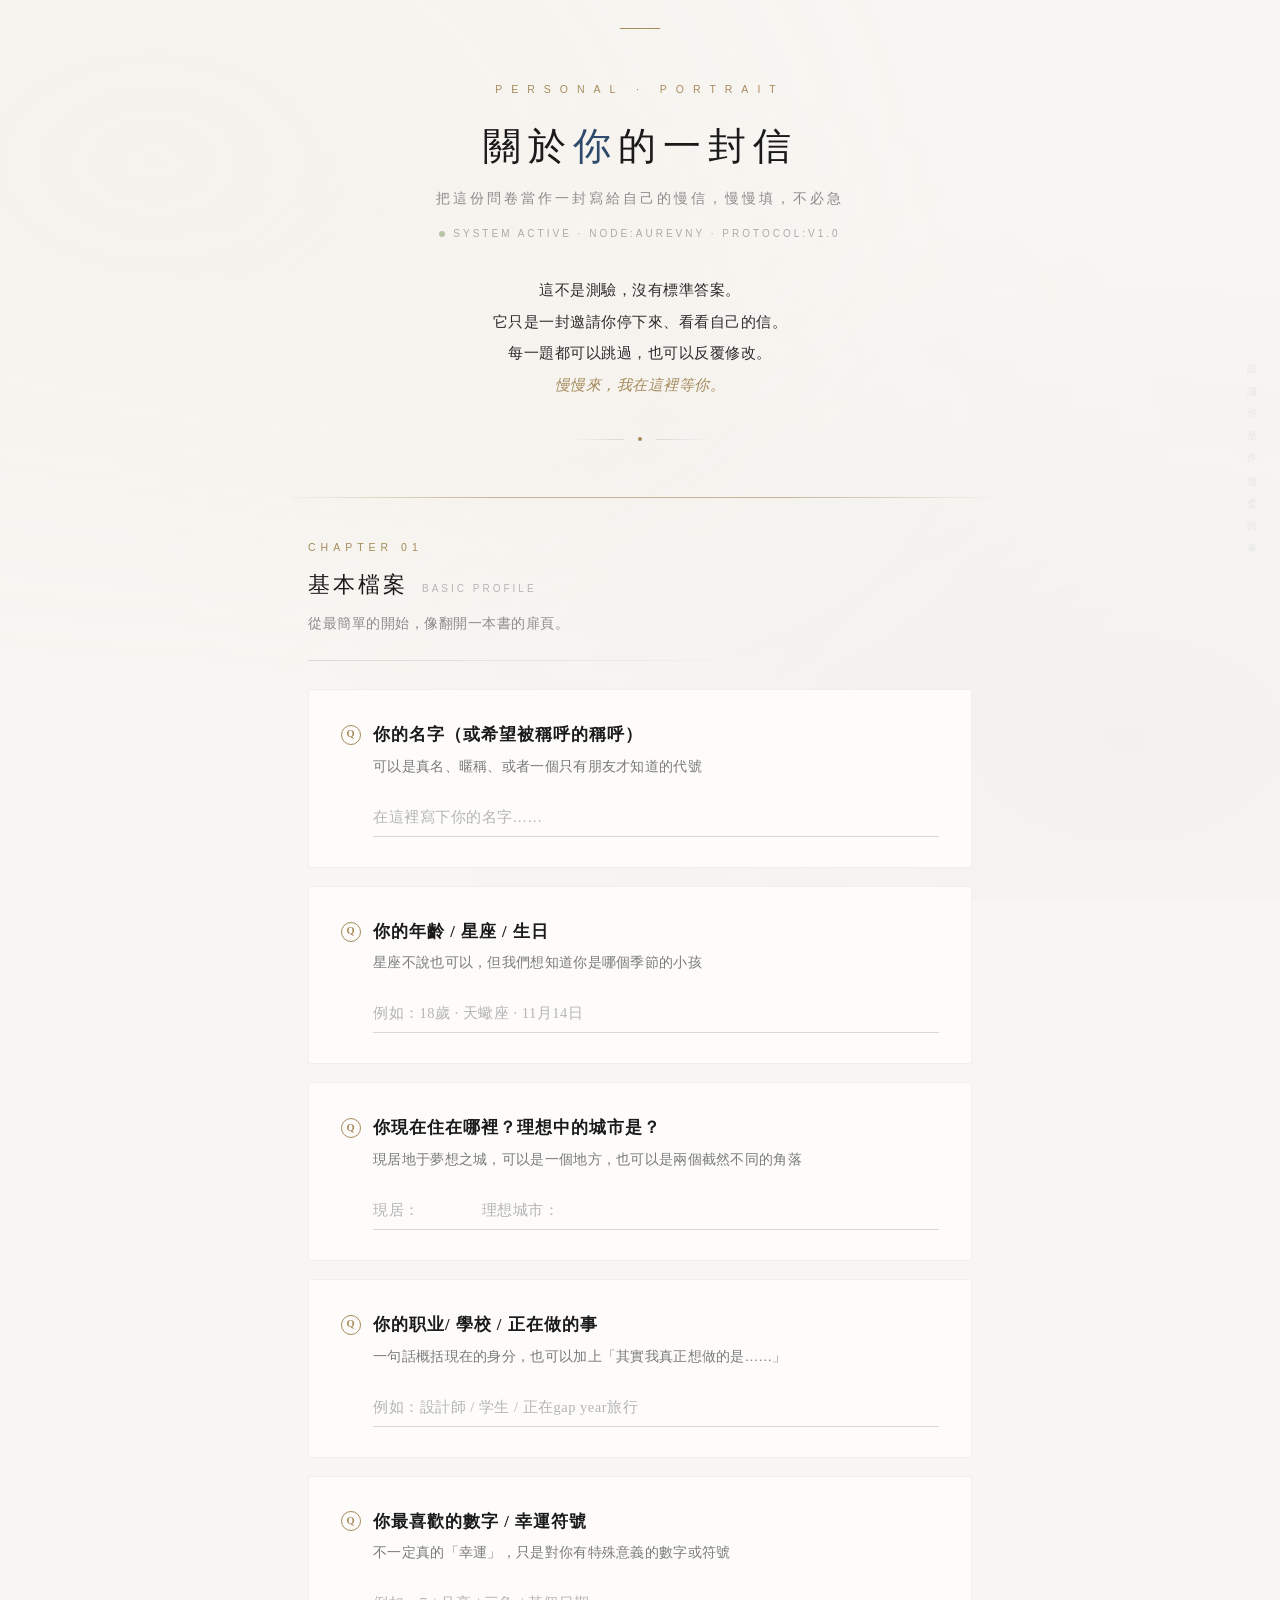
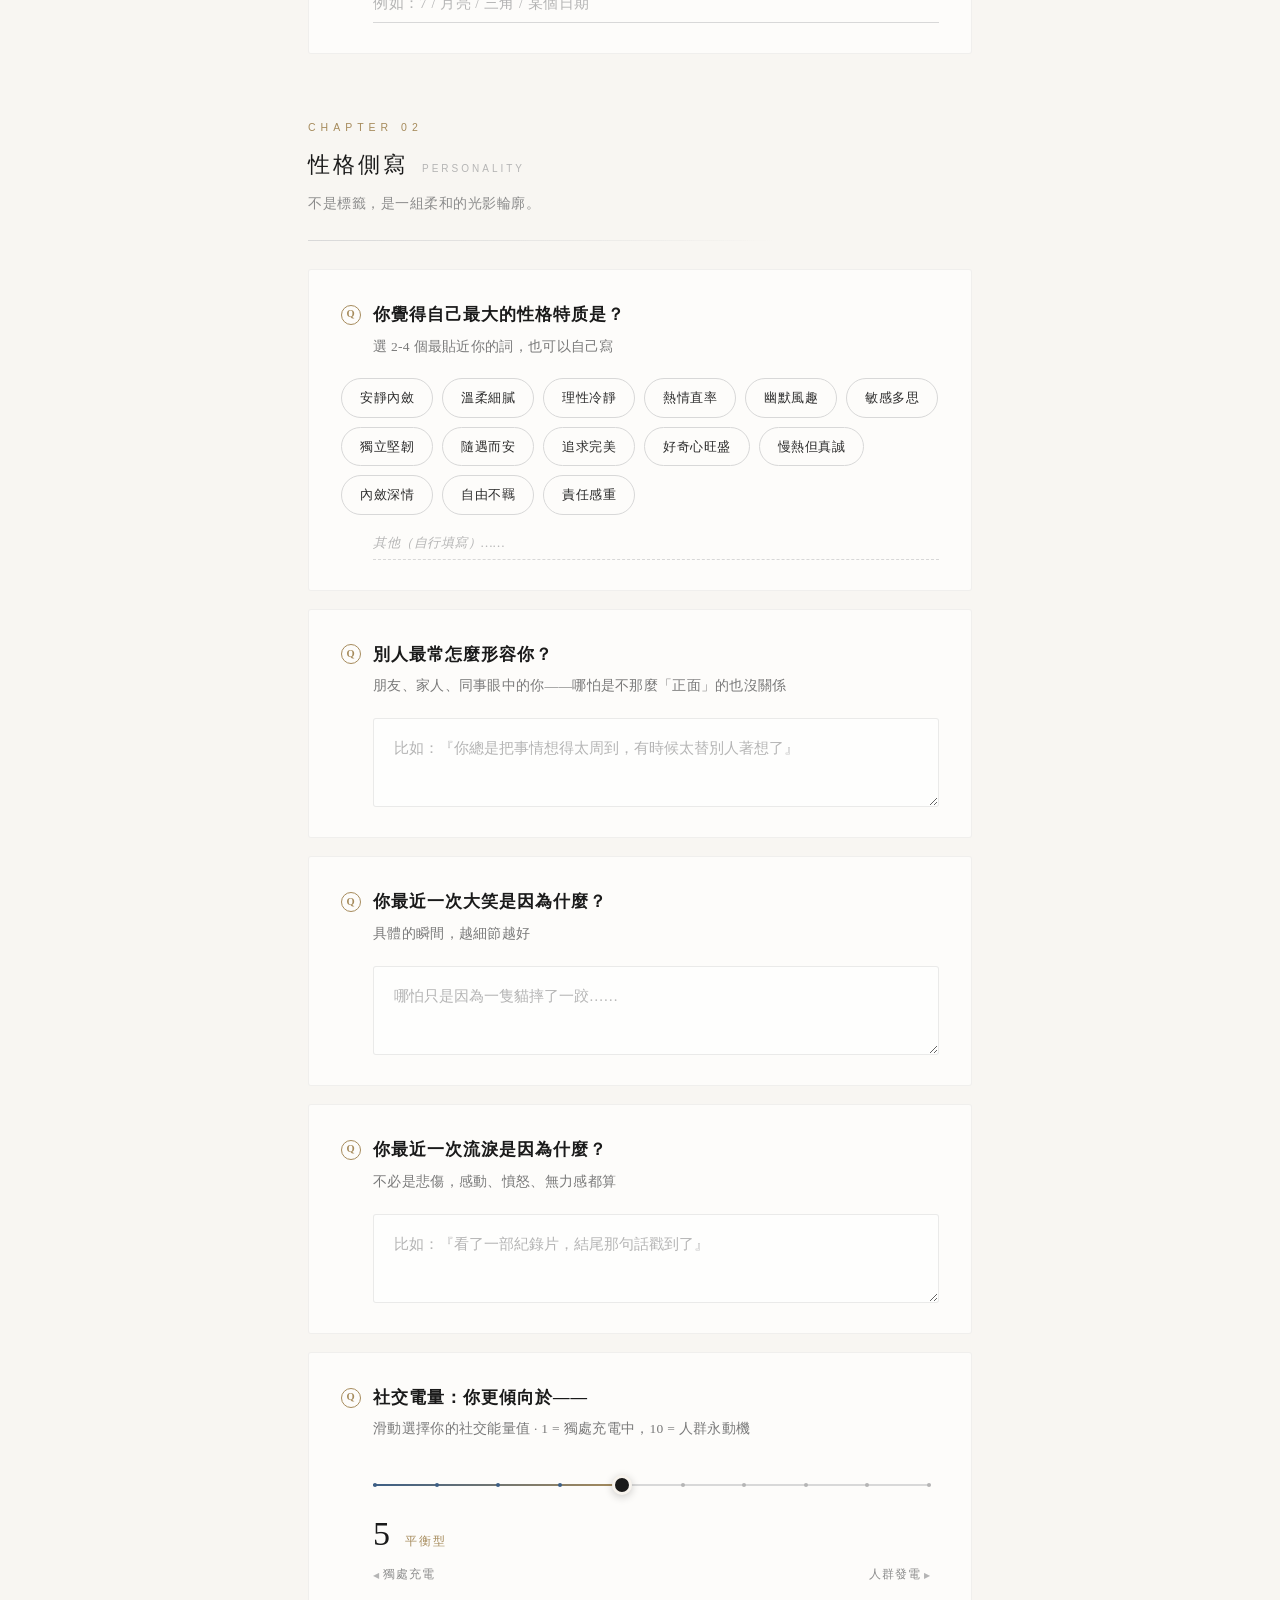
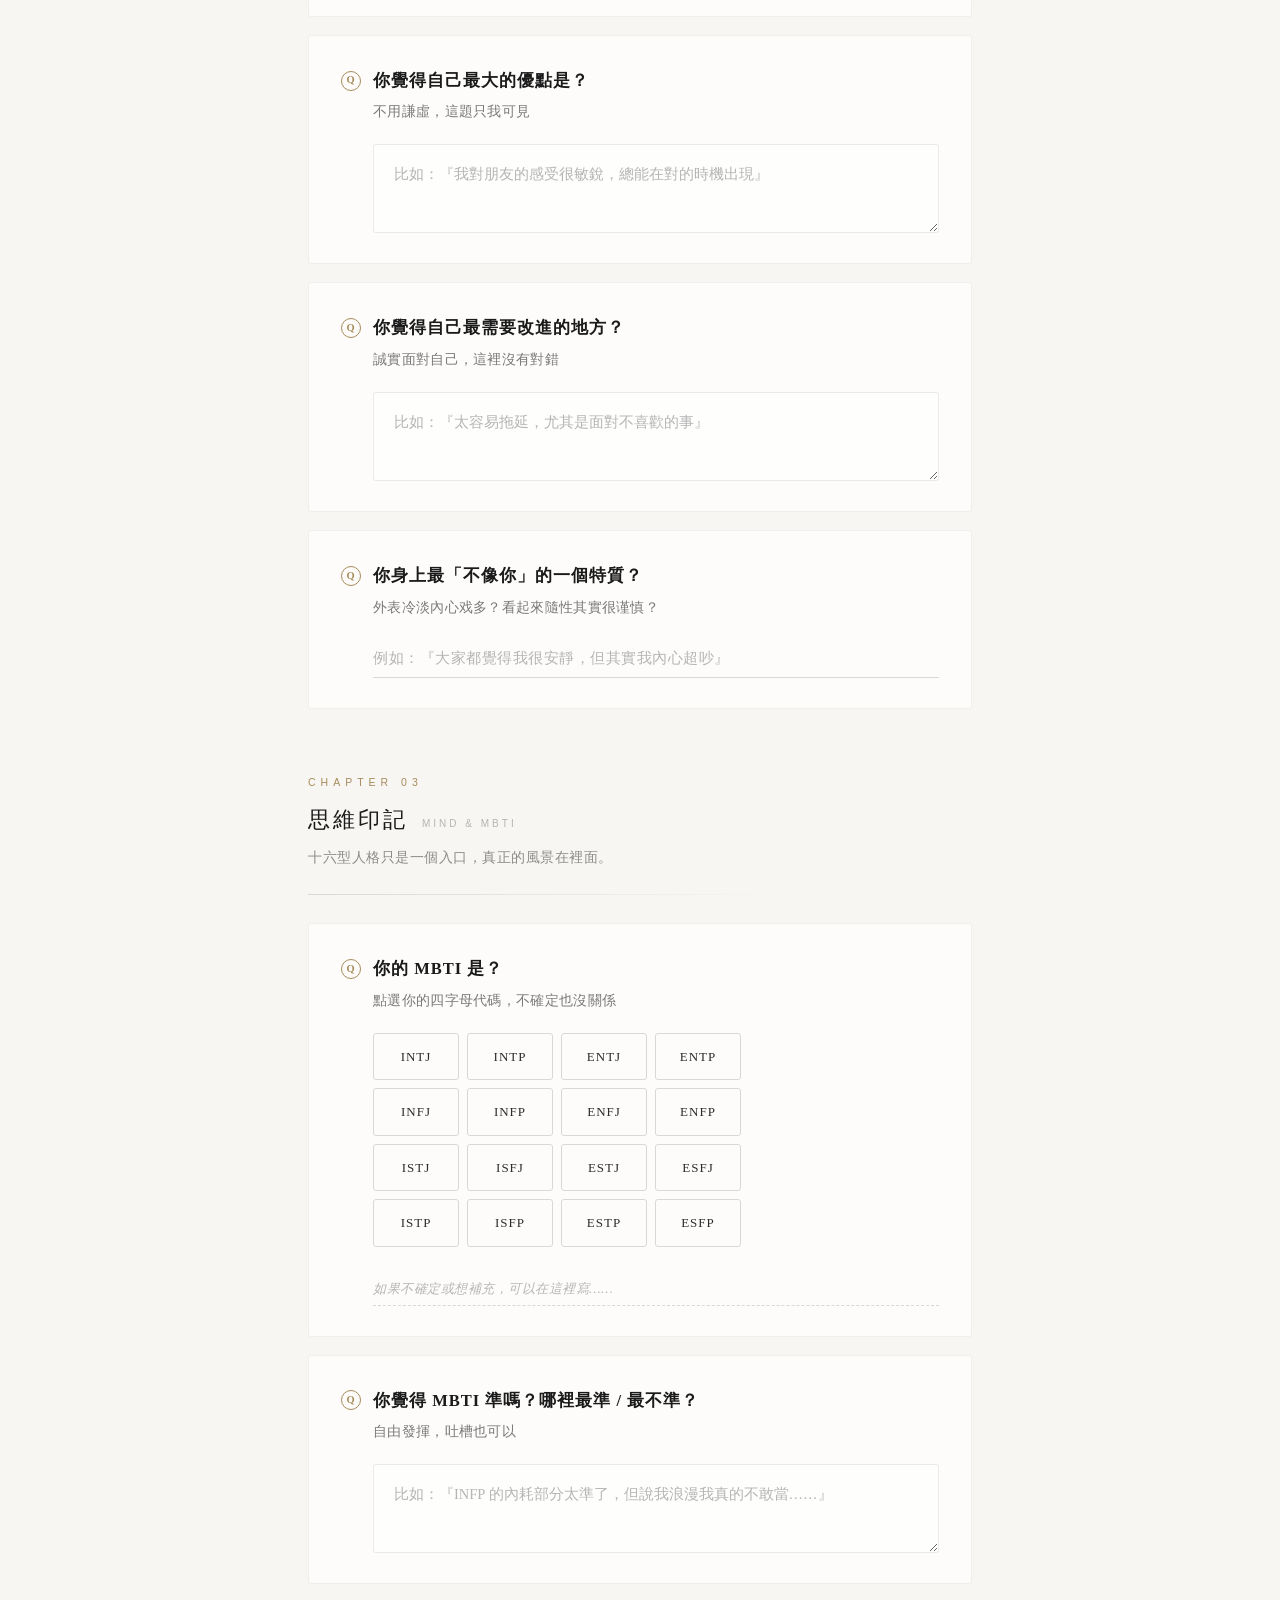
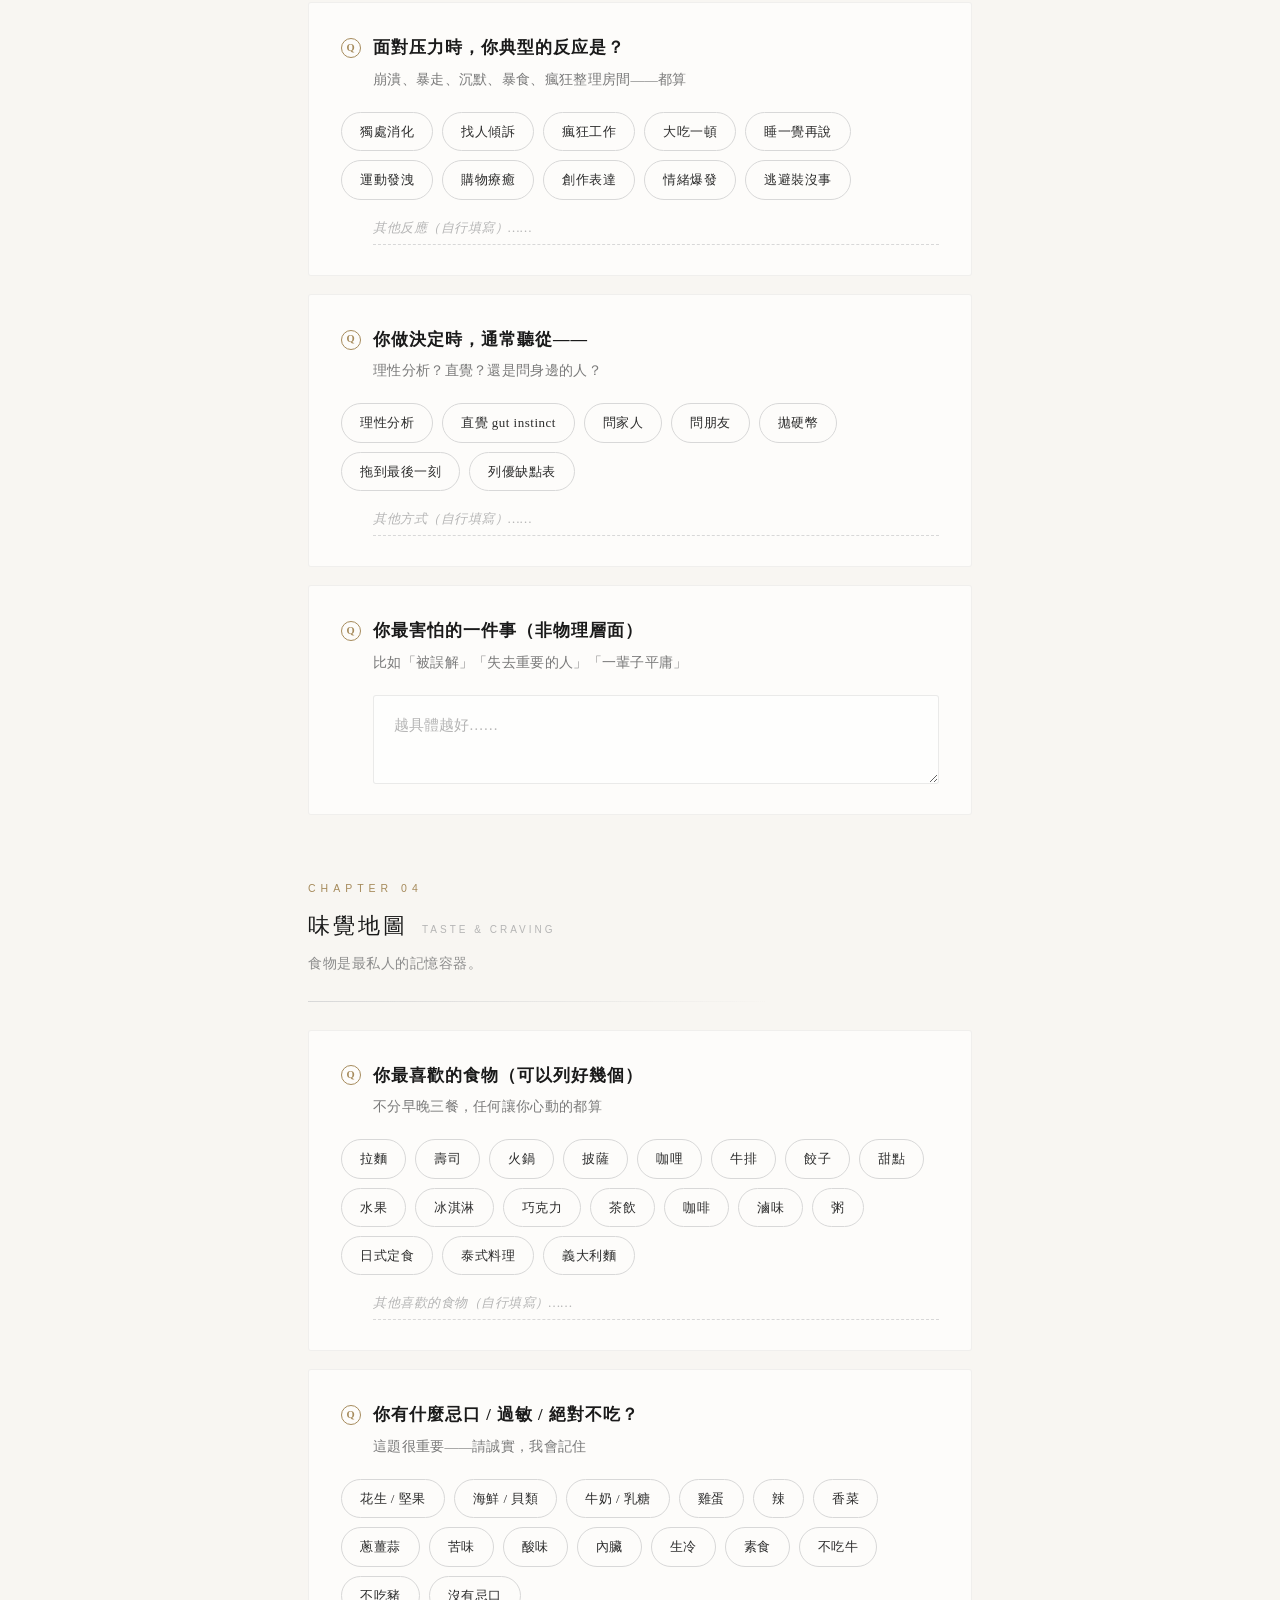
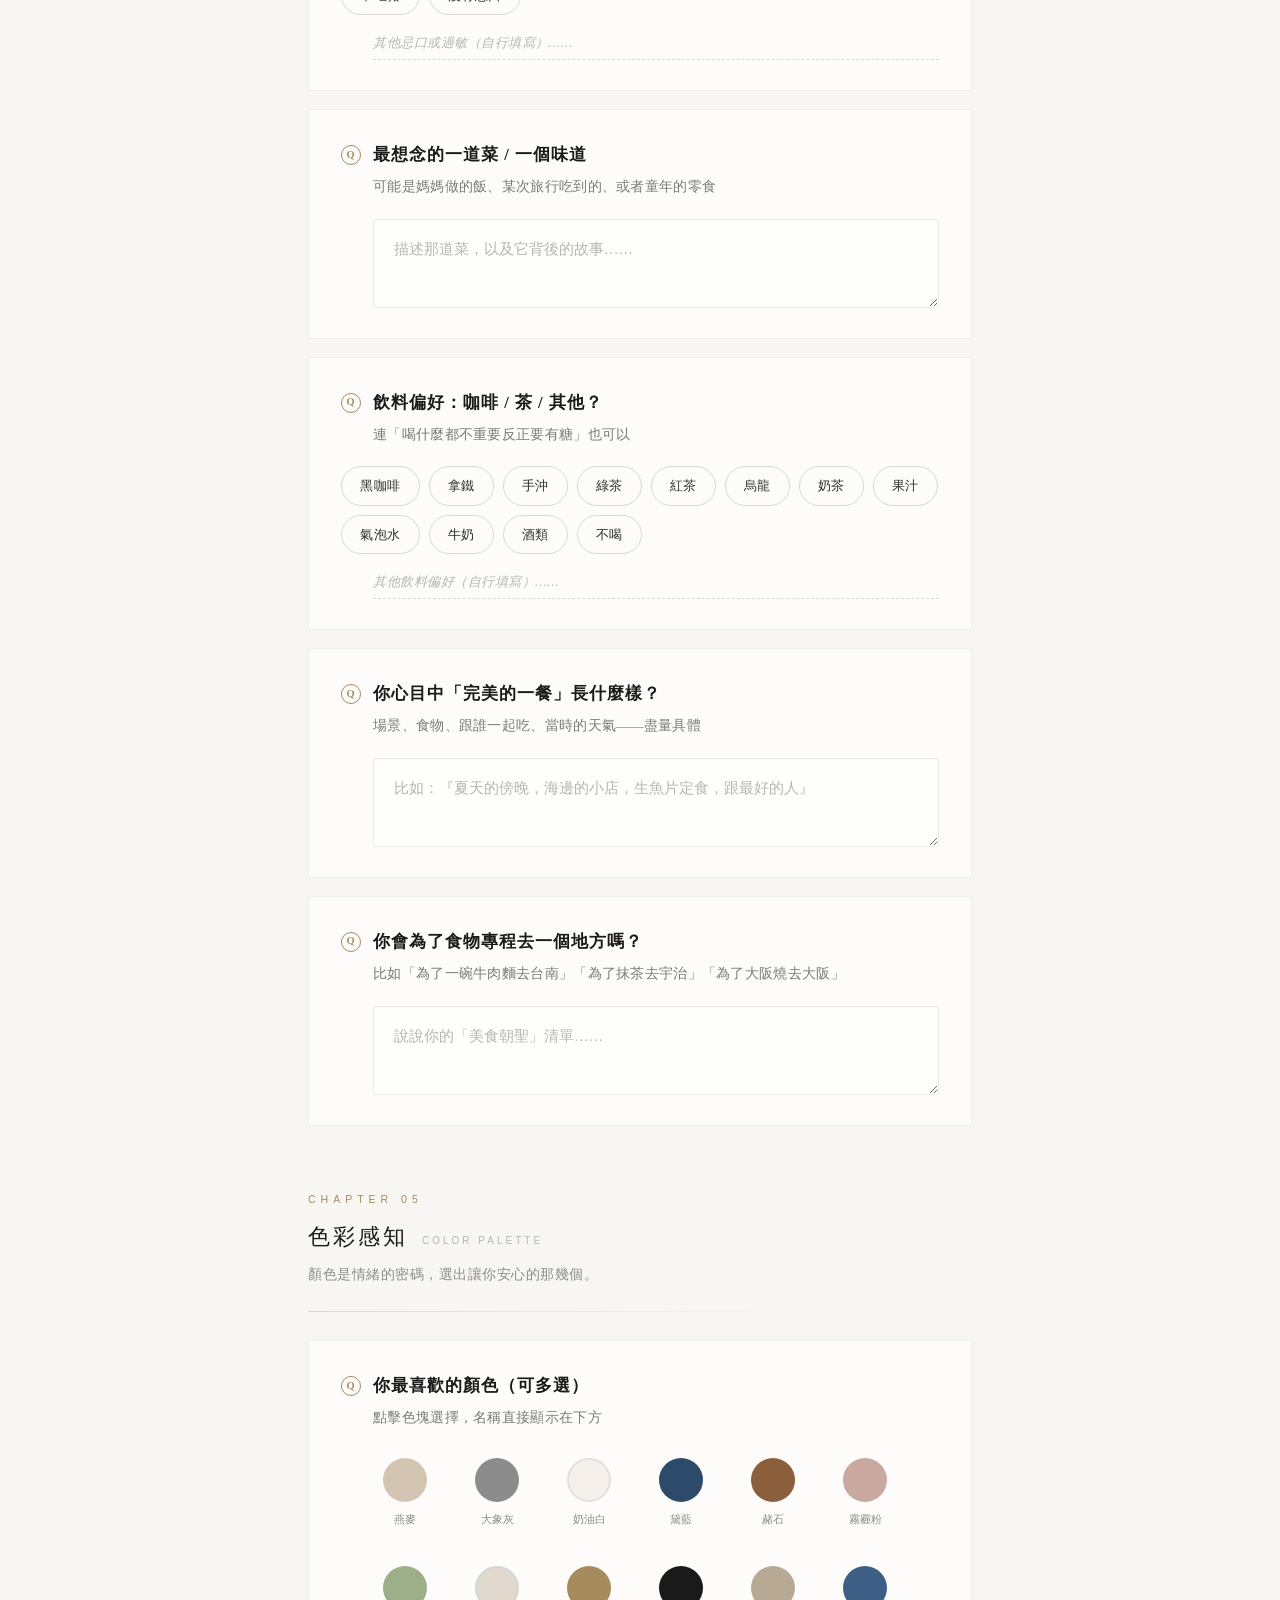
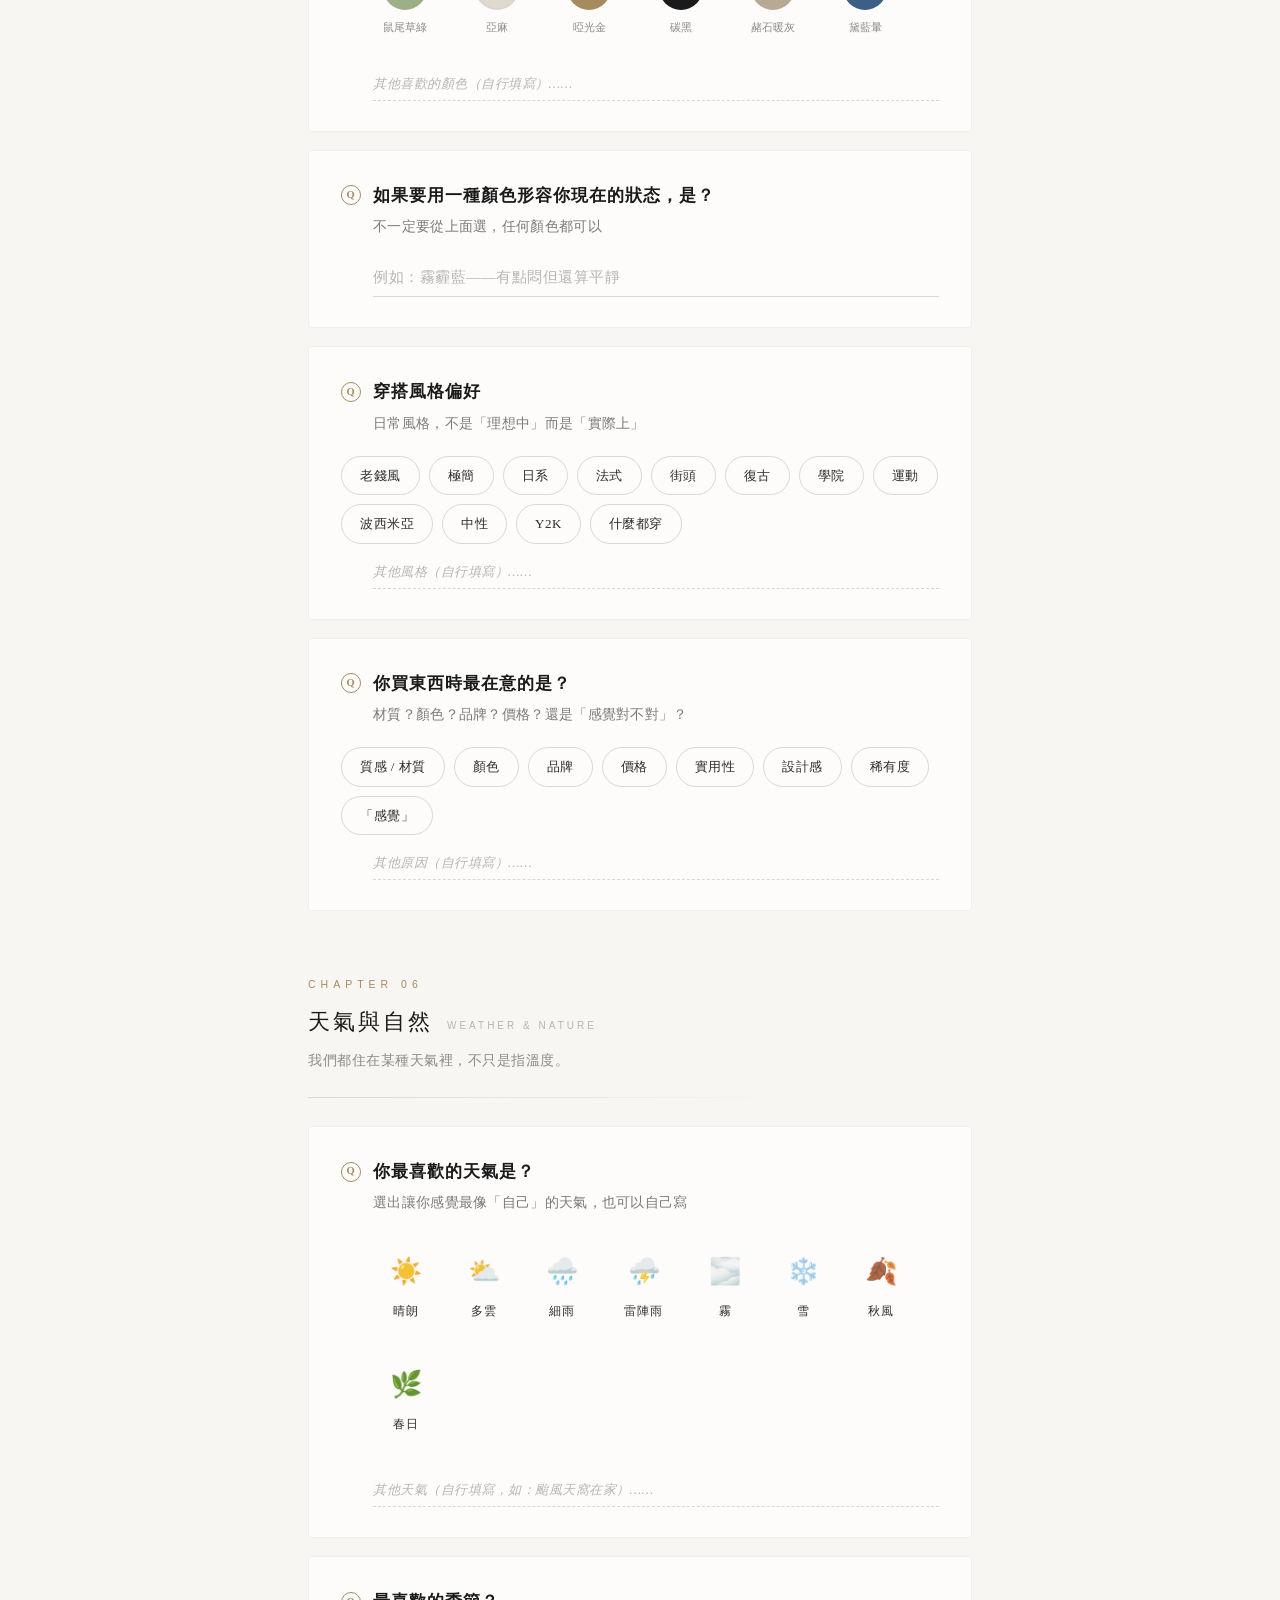
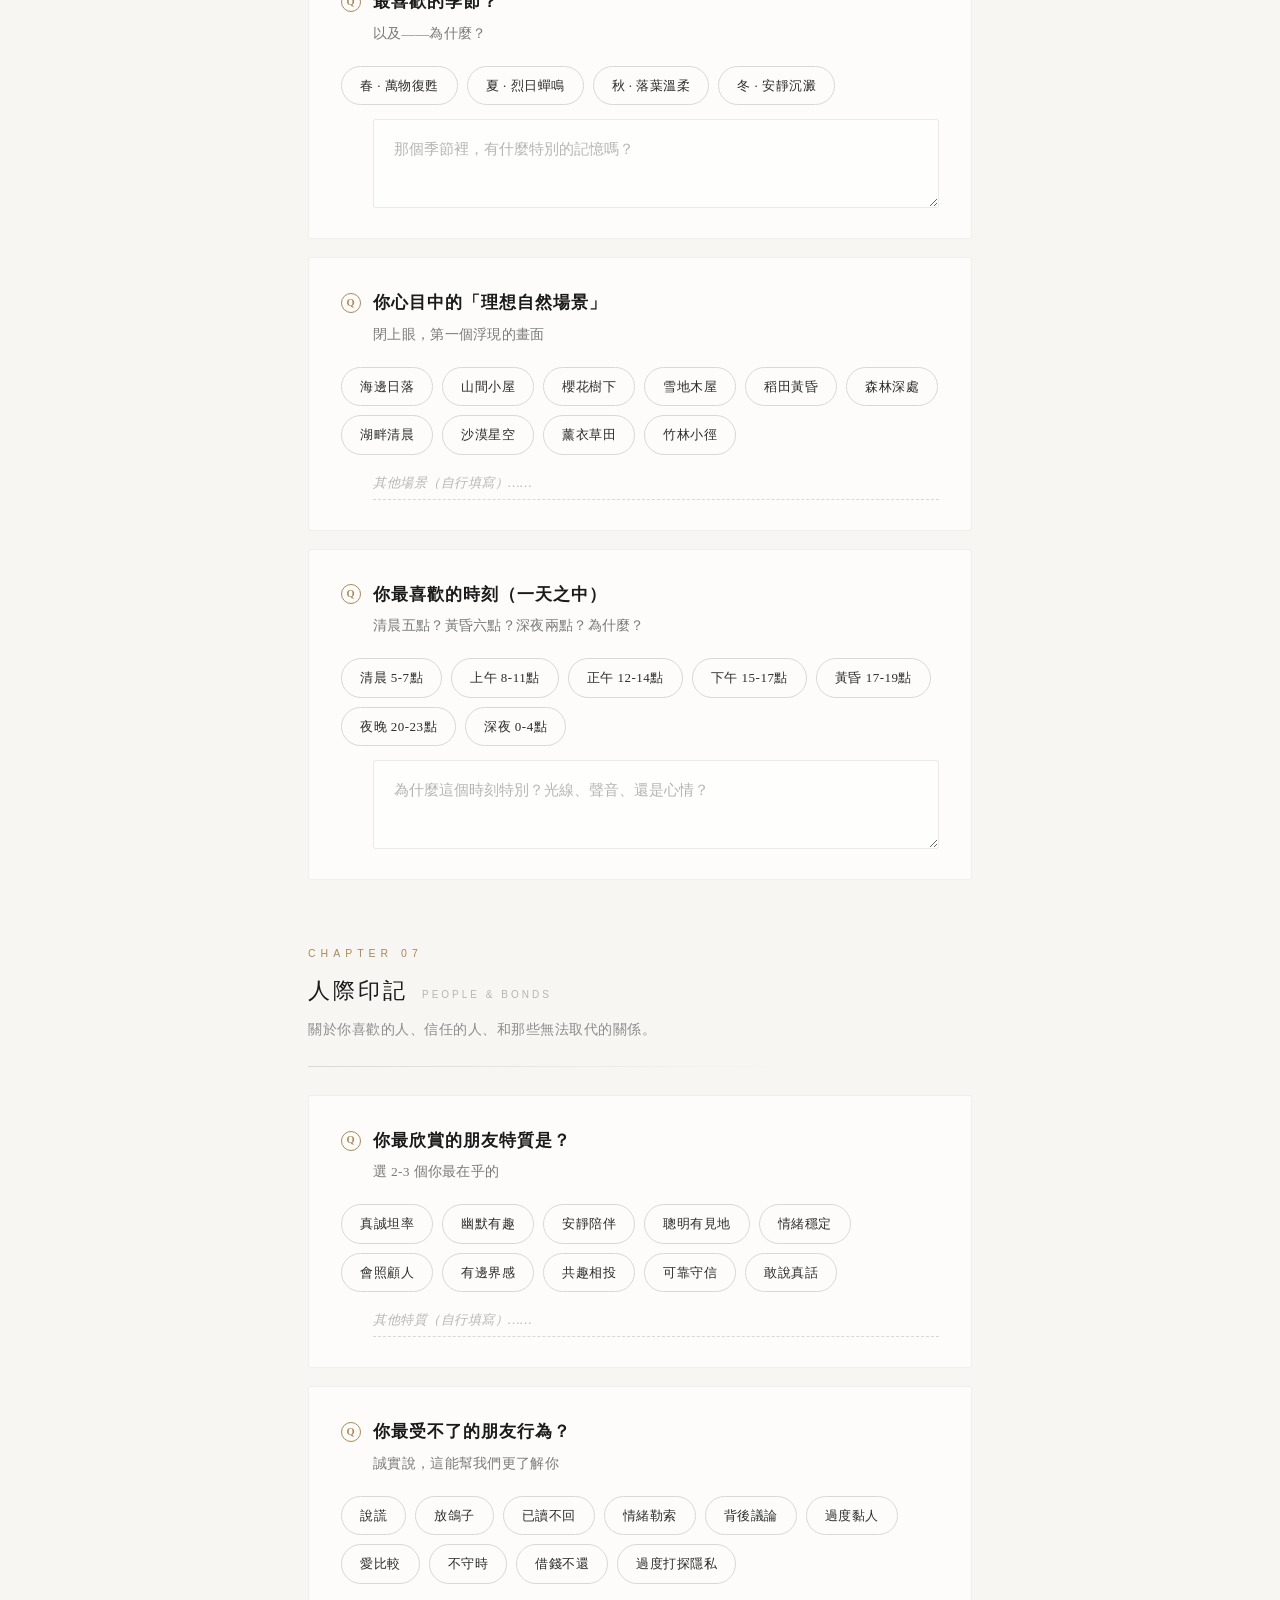
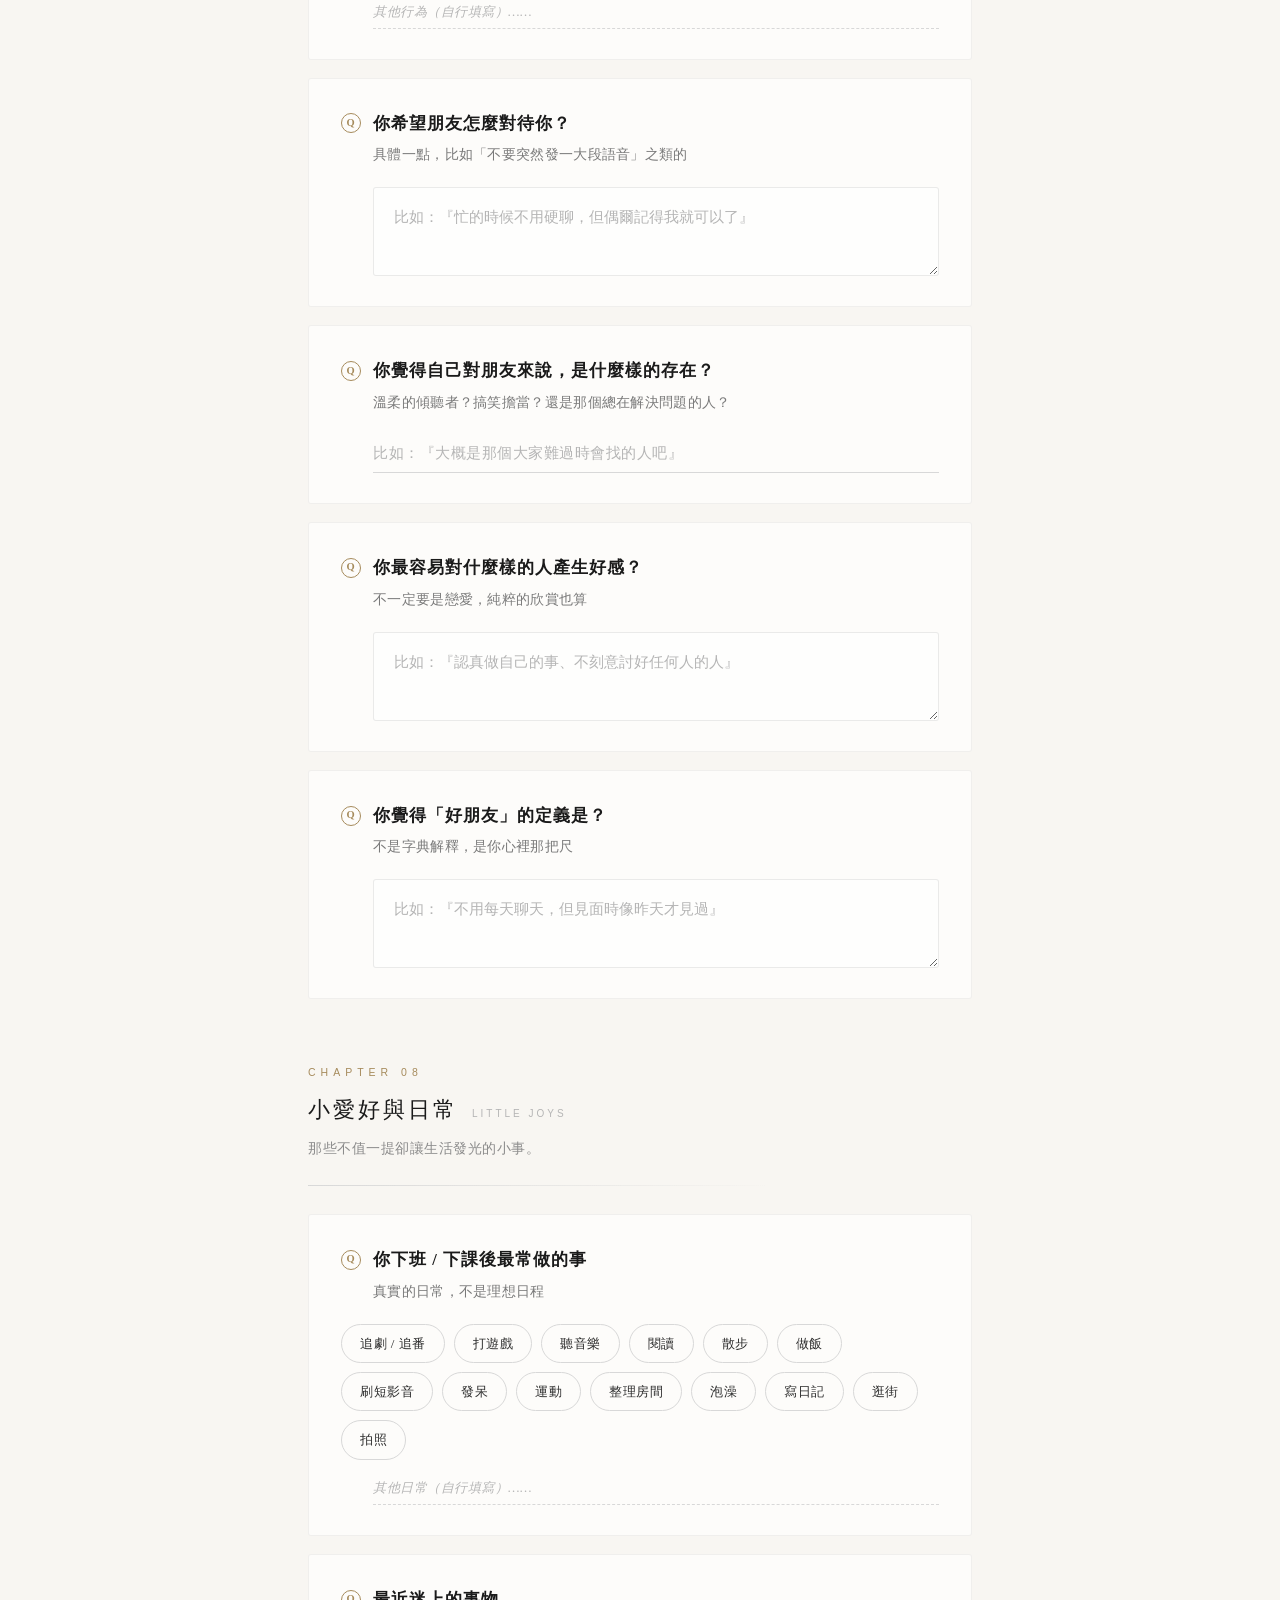
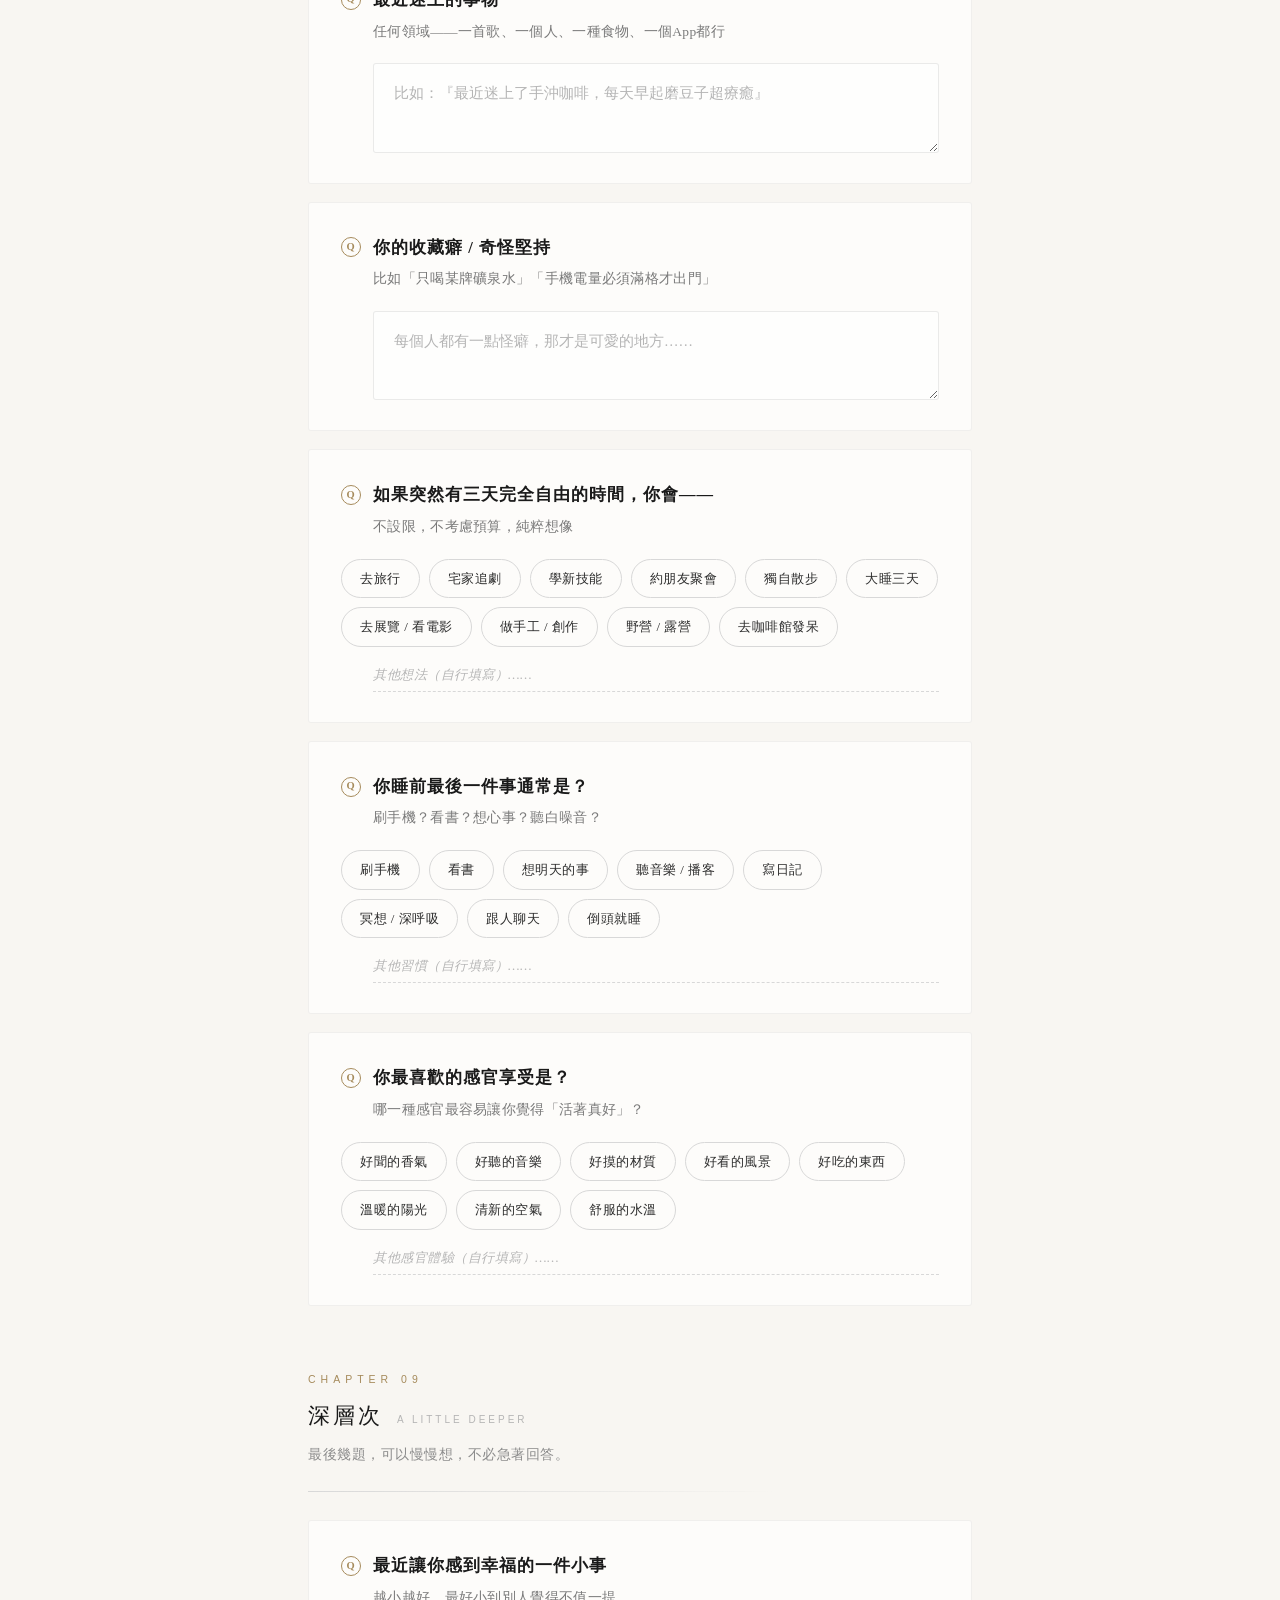
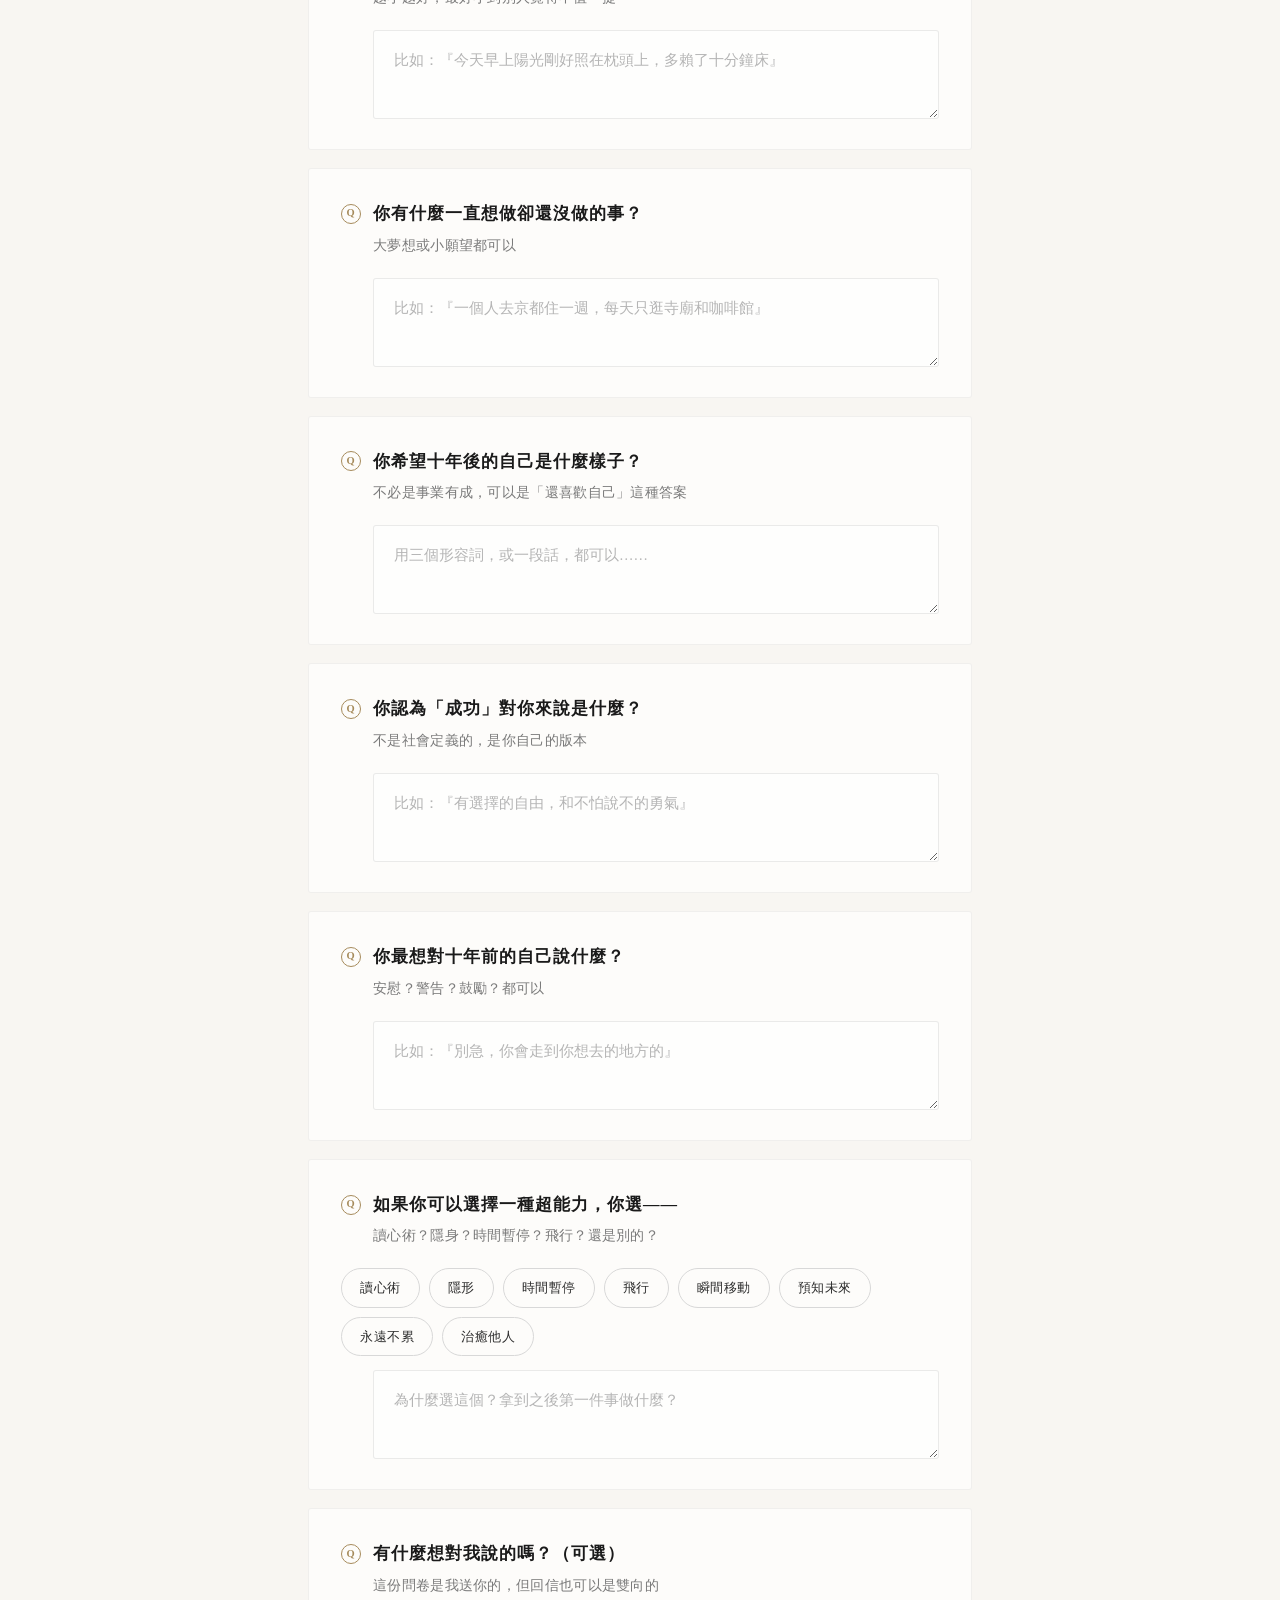
==== about-you/index.html @ 7b820d8f "Rename index.html to about-you/index.html" ====
<!DOCTYPE html>
<html lang="zh-Hant">
<head>
<meta charset="UTF-8">
<meta name="viewport" content="width=device-width, initial-scale=1.0, viewport-fit=cover">
<title>關於你 · A QUIET PORTRAIT</title>
<style>
  /* ============ ROOT PALETTE · 精修版 ============ */
  :root {
    --oat:        #D4C5B3;
    --oat-soft:   #ECE4D8;
    --cream:      #F7F3ED;
    --linen:      #E8E2D8;
    --khaki:      #B8A994;
    --elephant:   #8C8C8C;
    --dove:       #B5B5B5;
    --mist:       #D8D8D8;
    --silver:     #C8C2BC;
    --ink:        #1A1A1A;
    --ink-soft:   #2C2C2C;
    --dai-blue:   #2E4A6B;
    --dai-blue-s: #3D5F85;
    --ochre:      #8B5E3C;
    --ochre-s:    #B07D4F;
    --gold:       #A68B5C;
    --gold-s:     #C4A875;
    --haze-pink:  #C9A8A0;
    --sage:       #9CAF88;
    --sage-l:     #B8C9A8;
    --bg:         #F8F6F2;
    --paper:      #FDFCFA;
    --paper-shade:#F2EFEA;
    --font-serif: 'Noto Serif CJK SC', 'Noto Serif SC', 'Source Han Serif SC', 'Songti SC', 'SimSun', serif;
    --font-sans:  'Noto Sans CJK SC', 'Noto Sans SC', 'PingFang SC', 'Microsoft YaHei', sans-serif;
    --radius:     3px;
    --shadow-sm:  0 1px 3px rgba(0,0,0,.04), 0 1px 2px rgba(0,0,0,.03);
    --shadow-md:  0 4px 16px rgba(0,0,0,.06), 0 2px 6px rgba(0,0,0,.04);
    --shadow-lg:  0 12px 40px rgba(0,0,0,.10), 0 4px 12px rgba(0,0,0,.05);
    --ease:       cubic-bezier(.22,.61,.36,1);
  }

  *, *::before, *::after { box-sizing: border-box; margin: 0; padding: 0; }
  html { scroll-behavior: smooth; -webkit-text-size-adjust: 100%; }

  body {
    font-family: var(--font-sans);
    background: var(--bg);
    color: var(--ink-soft);
    line-height: 1.8;
    -webkit-font-smoothing: antialiased;
    -moz-osx-font-smoothing: grayscale;
    overflow-x: hidden;
    font-size: 14.5px;
    font-weight: 400;
    padding-bottom: env(safe-area-inset-bottom);
  }

  /* ============ LAYOUT ============ */
  .page {
    max-width: 720px;
    margin: 0 auto;
    padding: 0 28px 100px;
    position: relative;
  }

  .top-rule {
    height: 1px;
    background: linear-gradient(90deg, transparent, var(--gold) 30%, var(--gold) 70%, transparent);
    margin: 0 -28px 40px;
    opacity: .6;
  }

  /* ============ HEADER ============ */
  .header {
    text-align: center;
    padding: 80px 0 56px;
    position: relative;
    animation: fadeInUp .8s var(--ease) both;
  }
  .header::before {
    content: '';
    position: absolute;
    top: 28px; left: 50%;
    transform: translateX(-50%);
    width: 40px; height: 1px;
    background: var(--gold);
  }
  .header-eyebrow {
    font-family: var(--font-sans);
    font-size: 10.5px;
    font-weight: 500;
    letter-spacing: 9px;
    text-transform: uppercase;
    color: var(--gold);
    margin-bottom: 22px;
  }
  .header-title {
    font-family: var(--font-serif);
    font-size: 38px;
    font-weight: 500;
    color: var(--ink);
    letter-spacing: 7px;
    margin-bottom: 14px;
    line-height: 1.35;
  }
  .header-title .accent {
    color: var(--dai-blue);
    font-weight: 500;
  }
  .header-sub {
    font-family: var(--font-serif);
    font-size: 14px;
    color: var(--elephant);
    letter-spacing: 3px;
    font-weight: 300;
  }
  .header-welcome {
    font-family: var(--font-serif);
    font-size: 15px;
    color: var(--ink-soft);
    margin-top: 32px;
    line-height: 2.1;
    letter-spacing: .5px;
    max-width: 480px;
    margin-left: auto;
    margin-right: auto;
  }
  .header-welcome span {
    color: var(--gold);
    font-style: italic;
  }
  .header-divider {
    display: flex;
    align-items: center;
    justify-content: center;
    gap: 14px;
    margin-top: 36px;
  }
  .header-divider .line {
    width: 56px; height: 1px;
    background: linear-gradient(90deg, transparent, var(--mist));
  }
  .header-divider .line:last-child {
    background: linear-gradient(90deg, var(--mist), transparent);
  }
  .header-divider .dot {
    width: 4px; height: 4px;
    border-radius: 50%;
    background: var(--gold);
  }

  /* ============ SECTION ============ */
  .section {
    margin-bottom: 64px;
    position: relative;
    animation: fadeInUp .7s var(--ease) both;
  }
  .section-num {
    font-family: var(--font-sans);
    font-size: 10.5px;
    color: var(--gold);
    letter-spacing: 5px;
    font-weight: 500;
    margin-bottom: 8px;
  }
  .section-title {
    font-family: var(--font-serif);
    font-size: 22px;
    font-weight: 500;
    color: var(--ink);
    letter-spacing: 3px;
    margin-bottom: 6px;
    display: flex;
    align-items: baseline;
    gap: 14px;
  }
  .section-title .en {
    font-family: var(--font-sans);
    font-size: 10px;
    font-weight: 400;
    color: var(--dove);
    letter-spacing: 3px;
    text-transform: uppercase;
  }
  .section-desc {
    font-family: var(--font-serif);
    font-size: 14px;
    color: var(--elephant);
    margin-bottom: 24px;
    font-weight: 300;
    letter-spacing: .5px;
  }
  .section-line {
    height: 1px;
    background: linear-gradient(90deg, var(--mist) 0%, transparent 70%);
    margin-bottom: 28px;
  }

  /* ============ QUESTION CARD ============ */
  .q-card {
    background: var(--paper);
    border: 1px solid rgba(0,0,0,.05);
    border-radius: var(--radius);
    padding: 30px 32px;
    margin-bottom: 18px;
    position: relative;
    transition: box-shadow .4s var(--ease), transform .4s var(--ease), border-color .4s var(--ease);
    overflow: hidden;
  }
  .q-card::before {
    content: '';
    position: absolute;
    left: 0; top: 28px; bottom: 28px;
    width: 2px;
    background: linear-gradient(180deg, transparent, var(--gold), transparent);
    opacity: 0;
    transform: scaleY(.6);
    transition: opacity .4s var(--ease), transform .4s var(--ease);
  }
  .q-card:hover {
    box-shadow: var(--shadow-md);
    transform: translateY(-1px);
    border-color: rgba(0,0,0,.07);
  }
  .q-card:hover::before {
    opacity: 1;
    transform: scaleY(1);
  }

  .q-label {
    font-family: var(--font-serif);
    font-size: 15.5px;
    font-weight: 500;
    color: var(--ink);
    margin-bottom: 6px;
    letter-spacing: 1px;
    display: flex;
    align-items: center;
    gap: 12px;
  }
  .q-label .q-mark {
    font-family: var(--font-serif);
    font-size: 10.5px;
    color: var(--gold);
    border: 1px solid var(--gold);
    border-radius: 50%;
    width: 20px; height: 20px;
    display: inline-flex;
    align-items: center;
    justify-content: center;
    flex-shrink: 0;
  }
  .q-hint {
    font-family: var(--font-serif);
    font-size: 13px;
    color: var(--elephant);
    margin-bottom: 20px;
    padding-left: 32px;
    font-weight: 300;
    letter-spacing: .3px;
    line-height: 1.7;
  }

  /* ============ INPUTS ============ */
  .input-row {
    padding-left: 32px;
    display: flex;
    flex-wrap: wrap;
    gap: 10px;
  }
  .text-input {
    width: 100%;
    border: none;
    border-bottom: 1px solid var(--mist);
    background: transparent;
    padding: 10px 0;
    font-family: var(--font-serif);
    font-size: 14.5px;
    color: var(--ink);
    outline: none;
    transition: border-color .3s;
    letter-spacing: .5px;
    font-weight: 400;
  }
  .text-input::placeholder { color: var(--dove); font-weight: 300; }
  .text-input:focus { border-bottom-color: var(--gold); }

  .text-area {
    width: 100%;
    border: 1px solid rgba(0,0,0,.08);
    background: rgba(255,255,255,.6);
    padding: 16px 20px;
    font-family: var(--font-serif);
    font-size: 14.5px;
    color: var(--ink);
    outline: none;
    resize: vertical;
    min-height: 80px;
    transition: border-color .3s, background .3s;
    border-radius: var(--radius);
    line-height: 1.9;
    font-weight: 400;
  }
  .text-area::placeholder { color: var(--dove); font-weight: 300; }
  .text-area:focus { border-color: var(--gold); background: #fff; }

  .self-fill {
    width: 100%;
    border: none;
    border-bottom: 1px dashed var(--mist);
    background: transparent;
    padding: 8px 0;
    font-family: var(--font-serif);
    font-size: 13px;
    color: var(--ink);
    outline: none;
    transition: border-color .3s;
    letter-spacing: .5px;
    font-weight: 400;
    margin-top: 12px;
  }
  .self-fill::placeholder { color: var(--dove); font-weight: 300; font-style: italic; }
  .self-fill:focus { border-bottom-color: var(--gold); }

  /* ============ CHIP SELECT（多选保留） ============ */
  .chip-group { display: flex; flex-wrap: wrap; gap: 9px; }
  .chip {
    display: inline-flex;
    align-items: center;
    padding: 7px 18px;
    border: 1px solid var(--mist);
    border-radius: 20px;
    font-size: 13px;
    color: var(--ink-soft);
    cursor: pointer;
    transition: all .35s var(--ease);
    user-select: none;
    letter-spacing: .5px;
    background: transparent;
    font-family: var(--font-serif);
    font-weight: 400;
  }
  .chip:hover { border-color: var(--ink-soft); color: var(--ink); }
  .chip.active {
    background: var(--ink);
    border-color: var(--ink);
    color: var(--cream);
    box-shadow: 0 2px 8px rgba(0,0,0,.12);
  }

  /* ============ COLOR SWATCHES（多选保留） ============ */
  .color-row {
    display: flex;
    flex-wrap: wrap;
    gap: 20px 28px;
    padding-left: 32px;
  }
  .color-item {
    display: flex;
    flex-direction: column;
    align-items: center;
    gap: 8px;
    cursor: pointer;
    padding: 8px;
    border-radius: 6px;
    transition: all .35s var(--ease);
    min-width: 64px;
  }
  .color-item:hover { background: var(--paper-shade); }
  .color-item.active .color-swatch {
    border-color: var(--ink);
    box-shadow: 0 0 0 2px var(--bg), 0 0 0 3px var(--ink);
    transform: scale(1.05);
  }
  .color-item.active .color-name { color: var(--ink); font-weight: 500; }
  .color-swatch {
    width: 44px; height: 44px;
    border-radius: 50%;
    border: 2px solid transparent;
    transition: all .35s var(--ease);
    pointer-events: none;
  }
  .color-name {
    font-family: var(--font-serif);
    font-size: 11px;
    color: var(--elephant);
    letter-spacing .5px;
    transition: color .3s;
    white-space: nowrap;
    pointer-events: none;
  }

  /* ============ ENERGY SLIDER ============ */
  .slider-wrap { padding-left: 32px; padding-right: 8px; }
  .slider-track-container {
    position: relative;
    height: 48px;
    display: flex;
    align-items: center;
  }
  .slider-track-container::before {
    content: '';
    position: absolute;
    left: 0; right: 0;
    top: 50%;
    transform: translateY(-50%);
    height: 2px;
    background: linear-gradient(90deg, var(--mist), var(--mist));
    border-radius: 2px;
  }
  .slider-track-fill {
    position: absolute;
    left: 0; top: 50%;
    transform: translateY(-50%);
    height: 2px;
    background: linear-gradient(90deg, var(--dai-blue-s), var(--gold));
    border-radius: 2px;
    width: 44%;
    transition: width .35s var(--ease);
    pointer-events: none;
  }
  .slider-ticks {
    position: absolute;
    left: 0; right: 0;
    top: 50%;
    transform: translateY(-50%);
    display: flex;
    justify-content: space-between;
    pointer-events: none;
  }
  .slider-ticks span {
    width: 4px; height: 4px;
    border-radius: 50%;
    background: var(--dove);
    transition: background .3s;
  }
  .slider-ticks span.passed { background: var(--dai-blue-s); }
  .energy-slider {
    -webkit-appearance: none;
    appearance: none;
    width: 100%;
    height: 48px;
    background: transparent;
    outline: none;
    position: relative;
    z-index: 2;
    margin: 0;
    cursor: pointer;
  }
  .energy-slider::-webkit-slider-thumb {
    -webkit-appearance: none;
    width: 20px; height: 20px;
    border-radius: 50%;
    background: var(--ink);
    border: 3px solid var(--cream);
    box-shadow: 0 2px 8px rgba(0,0,0,.2);
    transition: transform .2s, box-shadow .2s;
    cursor: grab;
  }
  .energy-slider::-webkit-slider-thumb:hover {
    transform: scale(1.15);
    box-shadow: 0 3px 12px rgba(0,0,0,.28);
  }
  .energy-slider::-moz-range-thumb {
    width: 20px; height: 20px;
    border-radius: 50%;
    background: var(--ink);
    border: 3px solid var(--cream);
    box-shadow: 0 2px 8px rgba(0,0,0,.2);
    cursor: grab;
  }
  .slider-display {
    display: flex;
    align-items: baseline;
    gap: 14px;
    margin-top: 8px;
  }
  .slider-value {
    font-family: var(--font-serif);
    font-size: 34px;
    font-weight: 500;
    color: var(--ink);
    letter-spacing: 1px;
    line-height: 1;
  }
  .slider-label {
    font-family: var(--font-sans);
    font-size: 11.5px;
    color: var(--gold);
    letter-spacing: 2px;
    text-transform: uppercase;
  }
  .slider-ends {
    display: flex;
    justify-content: space-between;
    margin-top: 12px;
  }
  .slider-end {
    font-family: var(--font-serif);
    font-size: 12px;
    color: var(--elephant);
    letter-spacing: 1px;
  }
  .slider-end.left::before { content: '◀ '; font-size: 8px; color: var(--dove); }
  .slider-end.right::after { content: ' ▶'; font-size: 8px; color: var(--dove); }

  /* ============ WEATHER ICONS（单选保留） ============ */
  .weather-row {
    display: flex;
    flex-wrap: wrap;
    gap: 12px;
    padding-left: 32px;
  }
  .weather-item {
    display: flex;
    flex-direction: column;
    align-items: center;
    gap: 6px;
    cursor: pointer;
    padding: 12px 16px;
    border: 1px solid transparent;
    border-radius: var(--radius);
    transition: all .35s var(--ease);
  }
  .weather-item:hover { background: var(--paper-shade); }
  .weather-item.active {
    border-color: var(--ink);
    background: var(--oat-soft);
    box-shadow: var(--shadow-sm);
  }
  .weather-icon { font-size: 26px; filter: grayscale(.15); }
  .weather-name {
    font-size: 12px;
    color: var(--ink-soft);
    letter-spacing: 1px;
    font-family: var(--font-serif);
  }

  /* ============ MBTI（单选保留） ============ */
  .mbti-grid {
    display: grid;
    grid-template-columns: repeat(4, 1fr);
    gap: 8px;
    padding-left: 32px;
    max-width: 400px;
  }
  .mbti-cell {
    padding: 11px 8px;
    text-align: center;
    border: 1px solid var(--mist);
    border-radius: var(--radius);
    font-family: var(--font-serif);
    font-size: 13px;
    color: var(--ink-soft);
    cursor: pointer;
    transition: all .35s var(--ease);
    letter-spacing: 1px;
    font-weight: 500;
  }
  .mbti-cell:hover { border-color: var(--ink-soft); color: var(--ink); }
  .mbti-cell.active {
    background: var(--ink);
    border-color: var(--ink);
    color: var(--cream);
    box-shadow: 0 2px 8px rgba(0,0,0,.12);
  }

  /* ============ RATING STARS ============ */
  .rating-row {
    display: flex;
    align-items: center;
    gap: 6px;
    padding-left: 32px;
  }
  .rating-star {
    font-size: 22px;
    color: var(--mist);
    cursor: pointer;
    transition: color .2s, transform .2s;
    user-select: none;
  }
  .rating-star:hover { transform: scale(1.15); }
  .rating-star.active { color: var(--gold); }
  .rating-label {
    font-family: var(--font-serif);
    font-size: 13px;
    color: var(--elephant);
    margin-left: 14px;
    letter-spacing: .5px;
  }

  /* ============ YES/NO ============ */
  .yn-row {
    display: flex;
    gap: 12px;
    padding-left: 32px;
  }
  .yn-btn {
    padding: 7px 26px;
    border: 1px solid var(--mist);
    border-radius: 20px;
    font-size: 13px;
    color: var(--ink-soft);
    cursor: pointer;
    transition: all .35s var(--ease);
    background: transparent;
    font-family: var(--font-serif);
    letter-spacing: 1px;
  }
  .yn-btn:hover { border-color: var(--ink); }
  .yn-btn.active {
    background: var(--ink);
    border-color: var(--ink);
    color: var(--cream);
  }

  /* ============ SUBMIT BTN ============ */
  .submit-wrap { text-align: center; margin-top: 56px; }
  .submit-btn {
    display: inline-flex;
    align-items: center;
    gap: 14px;
    padding: 15px 52px;
    background: var(--ink);
    color: var(--cream);
    border: none;
    border-radius: var(--radius);
    font-family: var(--font-serif);
    font-size: 14.5px;
    letter-spacing: 5px;
    cursor: pointer;
    transition: all .45s var(--ease);
    font-weight: 500;
    box-shadow: var(--shadow-md);
  }
  .submit-btn:hover {
    background: var(--dai-blue);
    letter-spacing: 7px;
    box-shadow: var(--shadow-lg);
    transform: translateY(-2px);
  }
  .submit-btn .arrow { transition: transform .35s var(--ease); }
  .submit-btn:hover .arrow { transform: translateX(6px); }

  /* ============ FOOTER · 高级信笺式收尾 ============ */
  .footer {
    text-align: center;
    padding: 72px 0 0;
    position: relative;
  }
  .footer::before {
    content: '';
    display: block;
    width: 1px; height: 48px;
    background: linear-gradient(180deg, var(--gold), transparent);
    margin: 0 auto 36px;
  }
  .footer-brand {
    font-family: var(--font-sans);
    font-size: 10.5px;
    letter-spacing: 6px;
    color: var(--elephant);
    margin-bottom: 20px;
    text-transform: uppercase;
  }
  .footer-letter {
    font-family: var(--font-serif);
    font-size: 15.5px;
    line-height: 2.2;
    color: var(--ink-soft);
    margin: 0 auto 24px;
    max-width: 440px;
    letter-spacing: .5px;
  }
  .footer-sign {
    font-family: var(--font-serif);
    font-size: 14px;
    color: var(--elephant);
    letter-spacing: 2px;
  }
  .footer-ios-tip {
    display: block;
    font-size: 11px;
    color: var(--elephant);
    margin-top: 14px;
    letter-spacing: .5px;
  }

  /* ============ DECORATIVE ============ */
  .bg-texture {
    position: fixed;
    top: 0; left: 0; right: 0; bottom: 0;
    pointer-events: none;
    z-index: -1;
    opacity: .35;
    background:
      radial-gradient(ellipse at 12% 18%, rgba(212,197,179,.18) 0%, transparent 50%),
      radial-gradient(ellipse at 88% 82%, rgba(46,74,107,.07) 0%, transparent 50%),
      radial-gradient(ellipse at 50% 50%, rgba(201,168,160,.05) 0%, transparent 60%);
  }
  .v-text {
    position: fixed;
    right: 20px;
    top: 50%;
    transform: translateY(-50%);
    writing-mode: vertical-rl;
    font-family: var(--font-serif);
    font-size: 10px;
    color: var(--mist);
    letter-spacing: 10px;
    z-index: 0;
    opacity: .5;
  }

  /* ============ RESULT PANEL ============ */
  .result-panel {
    display: none;
    position: fixed;
    top: 0; left: 0; right: 0; bottom: 0;
    background: rgba(26,26,26,.55);
    backdrop-filter: blur(4px);
    -webkit-backdrop-filter: blur(4px);
    z-index: 9999;
    overflow-y: auto;
    padding: 40px 16px;
  }
  .result-panel.show { display: block; animation: fadeIn .35s var(--ease); }
  .result-box {
    max-width: 640px;
    margin: 0 auto;
    background: var(--paper);
    border-radius: 4px;
    padding: 48px 44px;
    position: relative;
    box-shadow: var(--shadow-lg);
    animation: fadeInUp .5s var(--ease);
  }
  .result-box .close-btn {
    position: absolute;
    top: 18px; right: 18px;
    width: 34px; height: 34px;
    border: 1px solid var(--mist);
    background: transparent;
    border-radius: 50%;
    cursor: pointer;
    font-size: 14px;
    color: var(--elephant);
    display: flex;
    align-items: center;
    justify-content: center;
    transition: all .3s;
  }
  .result-box .close-btn:hover { border-color: var(--ink); color: var(--ink); }
  .result-content {
    font-family: var(--font-serif);
    font-size: 13.5px;
    color: var(--ink-soft);
    line-height: 2;
    white-space: pre-wrap;
    word-break: break-all;
  }
  .result-actions {
    position: sticky;
    bottom: 0;
    display: flex;
    gap: 10px;
    justify-content: center;
    margin-top: 32px;
    flex-wrap: wrap;
    padding: 14px 8px calc(14px + env(safe-area-inset-bottom));
    background: rgba(253,252,250,.92);
    backdrop-filter: blur(10px);
    -webkit-backdrop-filter: blur(10px);
    border-top: 1px solid rgba(0,0,0,.05);
    border-radius: 0 0 4px 4px;
  }
  .result-actions button {
    padding: 11px 26px;
    border: 1px solid var(--ink);
    background: var(--ink);
    color: var(--cream);
    font-family: var(--font-serif);
    font-size: 13px;
    letter-spacing: 2px;
    cursor: pointer;
    border-radius: var(--radius);
    transition: all .35s var(--ease);
  }
  .result-actions button.secondary {
    background: transparent;
    color: var(--ink);
  }
  .result-actions button:hover { background: var(--dai-blue); border-color: var(--dai-blue); color: var(--cream); }
  .result-actions button.secondary:hover { background: var(--ink); color: var(--cream); }

  /* ============ ANIMATIONS ============ */
  @keyframes fadeInUp {
    from { opacity: 0; transform: translateY(24px); }
    to   { opacity: 1; transform: translateY(0); }
  }
  @keyframes fadeIn {
    from { opacity: 0; }
    to   { opacity: 1; }
  }

  /* ============ RESPONSIVE ============ */
  @media (max-width: 640px) {
    .page { padding: 0 18px 80px; }
    .header { padding: 56px 0 40px; }
    .header-title { font-size: 28px; letter-spacing: 5px; }
    .header-welcome { font-size: 14px; }
    .mbti-grid { grid-template-columns: repeat(4, 1fr); gap: 6px; }
    .mbti-cell { font-size: 11.5px; padding: 9px 4px; }
    .v-text { display: none; }
    .q-card { padding: 24px 20px; }
    .input-row, .color-row, .weather-row, .mbti-grid, .rating-row, .yn-row { padding-left: 0; }
    .q-hint { padding-left: 0; }
    .result-box { padding: 36px 22px; }
    .slider-value { font-size: 28px; }
  }

  /* ============ PRINT STYLES（稳定） ============ */
  @media print {
    @page { margin: 18mm 16mm; size: A4; }
    body {
      background: #fff !important;
      color: #1A1A1A !important;
      font-size: 11pt;
      line-height: 1.8;
      padding-bottom: 0;
    }
    .bg-texture, .v-text, .result-actions, .submit-wrap { display: none !important; }
    .page { max-width: 100%; padding: 0; }
    .q-card {
      break-inside: avoid;
      border: 1px solid #D0D0D0 !important;
      background: #fff !important;
      box-shadow: none !important;
      padding: 14px 18px !important;
      margin-bottom: 10px !important;
    }
    .q-card::before { display: none !important; }
    .section { break-inside: avoid; margin-bottom: 28px !important; }
    .header { padding: 20px 0 28px !important; }
    .header-title { font-size: 26pt !important; }
    .section-title { font-size: 15pt !important; }
    .q-label { font-size: 11.5pt !important; }
    .text-input, .text-area, .self-fill {
      border-color: #C8C2BC !important;
      color: #1A1A1A !important;
    }
    .chip {
      border: 1px solid #C8C2BC !important;
      color: #2C2C2C !important;
      font-size: 9.5pt !important;
      padding: 3px 10px !important;
    }
    .chip.active {
      background: #1A1A1A !important;
      color: #F5F0EA !important;
      border-color: #1A1A1A !important;
    }
    .color-swatch { width: 32px !important; height: 32px !important; }
    .slider-wrap, .energy-slider { display: none !important; }
    .slider-display { display: block !important; }
    .top-rule { margin: 0 0 20px !important; }
    .footer { padding: 28px 0 0 !important; }
    .print-answer {
      display: block !important;
      font-size: 10.5pt !important;
      color: #2C2C2C !important;
      padding-left: 28px !important;
      margin-top: 6px !important;
      white-space: pre-wrap !important;
      word-break: break-all !important;
    }
    .print-value, .print-chips, .print-colors, .print-weather {
      display: block !important;
      font-size: 10.5pt !important;
      color: #2C2C2C !important;
      margin-top: 4px !important;
    }
  }

  .print-answer { display: none; }
  .print-value, .print-chips, .print-colors, .print-weather { display: none; }
/* ============ 优化片段 1：选中态色彩软化与一致性 ============ */
.chip.active,
.mbti-cell.active {
  background: var(--dai-blue) !important; /* 替换原有的 #1A1A1A，提升典雅质感 */
  border-color: var(--dai-blue) !important;
  color: #FDFCFA !important;
  box-shadow: 0 4px 12px rgba(46, 74, 107, 0.2) !important;
}

/* ============ 优化片段 2：触摸屏防误选与点击体验 ============ */
.chip,
.color-item,
.weather-item,
.mbti-cell,
.yn-btn,
.rating-star {
  user-select: none;
  -webkit-user-select: none;
  -webkit-tap-highlight-color: transparent; /* 去除移动端点击灰色阴影 */
}

/* ============ 优化片段 3：字号与层级增强 ============ */
.q-label {
  font-size: 16.5px; /* 原 15.5px */
  color: var(--ink);
  font-weight: 600;
}

.q-hint {
  font-size: 13.5px; /* 原 13px */
  color: #7A7A7A;   /* 稍微加深灰度，增强可读性 */
}

/* ============ 优化片段 4：填空状态反馈 ============ */
.self-fill:not(:placeholder-shown) {
  border-bottom-style: solid;
  border-bottom-color: var(--gold);
  color: var(--dai-blue);
}

/* ============ 优化片段 5：竖排文字防遮挡微调 ============ */
@media (max-width: 960px) {
  .v-text {
    display: none !important;
  }
}
.sys-bar {
  font-family: var(--font-sans);
  font-size: 10px;
  color: var(--elephant);
  letter-spacing: 3px;
  text-transform: uppercase;
  display: flex;
  align-items: center;
  justify-content: center;
  gap: 8px;
  margin-top: 14px;
  opacity: .7;
}
.sys-dot {
  width: 6px; height: 6px;
  border-radius: 50%;
  background: var(--sage);
  animation: sysPulse 2.4s ease-in-out infinite;
}
@keyframes sysPulse {
  0%, 100% { opacity: 1; transform: scale(1); }
  50% { opacity: .25; transform: scale(1.4); }
}
</style>
</head>
<body>

<div class="bg-texture"></div>
<div class="v-text">認 識 你 是 件 溫 柔 的 事</div>

<div class="page">

  <!-- ========== HEADER ========== -->
  <header class="header">
    <div class="header-eyebrow">PERSONAL · PORTRAIT</div>
    <h1 class="header-title">關於<span class="accent">你</span>的一封信</h1>
    <p class="header-sub">把這份問卷當作一封寫給自己的慢信，慢慢填，不必急</p>

<!-- SYSTEM STATUS -->
<div class="sys-bar">
  <span class="sys-dot"></span>
  <span class="sys-text">
    SYSTEM ACTIVE · NODE:AUREVNY · PROTOCOL:v1.0
  </span>
</div>

    <div class="header-welcome">
      這不是測驗，沒有標準答案。<br>
      它只是一封邀請你停下來、看看自己的信。<br>
      每一題都可以跳過，也可以反覆修改。<br>
      <span>慢慢來，我在這裡等你。</span>
    </div>

    <div class="header-divider">
      <span class="line"></span>
      <span class="dot"></span>
      <span class="line"></span>
    </div>
  </header>

  <div class="top-rule"></div>

  <!-- ========== SECTION 1: 基本檔案 ========== -->
  <section class="section">
    <div class="section-num">CHAPTER 01</div>
    <div class="section-title"><span>基本檔案</span><span class="en">Basic Profile</span></div>
    <p class="section-desc">從最簡單的開始，像翻開一本書的扉頁。</p>
    <div class="section-line"></div>

    <div class="q-card">
      <div class="q-label"><span class="q-mark">Q</span>你的名字（或希望被稱呼的稱呼）</div>
      <p class="q-hint">可以是真名、暱稱、或者一個只有朋友才知道的代號</p>
      <div class="input-row">
        <input class="text-input" type="text" placeholder="在這裡寫下你的名字……">
      </div>
      <div class="print-answer"></div>
    </div>

    <div class="q-card">
      <div class="q-label"><span class="q-mark">Q</span>你的年齡 / 星座 / 生日</div>
      <p class="q-hint">星座不說也可以，但我們想知道你是哪個季節的小孩</p>
      <div class="input-row">
        <input class="text-input" type="text" placeholder="例如：18歲 · 天蠍座 · 11月14日">
      </div>
      <div class="print-answer"></div>
    </div>

    <div class="q-card">
      <div class="q-label"><span class="q-mark">Q</span>你現在住在哪裡？理想中的城市是？</div>
      <p class="q-hint">現居地于夢想之城，可以是一個地方，也可以是兩個截然不同的角落</p>
      <div class="input-row">
        <input class="text-input" type="text" placeholder="現居：　　　　理想城市：">
      </div>
      <div class="print-answer"></div>
    </div>

    <div class="q-card">
      <div class="q-label"><span class="q-mark">Q</span>你的职业/ 學校 / 正在做的事</div>
      <p class="q-hint">一句話概括現在的身分，也可以加上「其實我真正想做的是……」</p>
      <div class="input-row">
        <input class="text-input" type="text" placeholder="例如：設計師 / 学生 / 正在gap year旅行">
      </div>
      <div class="print-answer"></div>
    </div>

    <div class="q-card">
      <div class="q-label"><span class="q-mark">Q</span>你最喜歡的數字 / 幸運符號</div>
      <p class="q-hint">不一定真的「幸運」，只是對你有特殊意義的數字或符號</p>
      <div class="input-row">
        <input class="text-input" type="text" placeholder="例如：7 / 月亮 / 三角 / 某個日期">
      </div>
      <div class="print-answer"></div>
    </div>
  </section>

  <!-- ========== SECTION 2: 性格側寫 ========== -->
  <section class="section">
    <div class="section-num">CHAPTER 02</div>
    <div class="section-title"><span>性格側寫</span><span class="en">Personality</span></div>
    <p class="section-desc">不是標籤，是一組柔和的光影輪廓。</p>
    <div class="section-line"></div>

    <div class="q-card">
      <div class="q-label"><span class="q-mark">Q</span>你覺得自己最大的性格特质是？</div>
      <p class="q-hint">選 2-4 個最貼近你的詞，也可以自己寫</p>
      <div class="chip-group">
        <span class="chip">安靜內斂</span>
        <span class="chip">溫柔細膩</span>
        <span class="chip">理性冷靜</span>
        <span class="chip">熱情直率</span>
        <span class="chip">幽默風趣</span>
        <span class="chip">敏感多思</span>
        <span class="chip">獨立堅韌</span>
        <span class="chip">隨遇而安</span>
        <span class="chip">追求完美</span>
        <span class="chip">好奇心旺盛</span>
        <span class="chip">慢熱但真誠</span>
        <span class="chip">內斂深情</span>
        <span class="chip">自由不羈</span>
        <span class="chip">責任感重</span>
      </div>
      <div class="input-row">
        <input class="self-fill" type="text" placeholder="其他（自行填寫）……">
      </div>
      <div class="print-answer"></div>
    </div>

    <div class="q-card">
      <div class="q-label"><span class="q-mark">Q</span>別人最常怎麼形容你？</div>
      <p class="q-hint">朋友、家人、同事眼中的你——哪怕是不那麼「正面」的也沒關係</p>
      <div class="input-row">
        <textarea class="text-area" placeholder="比如：『你總是把事情想得太周到，有時候太替別人著想了』"></textarea>
      </div>
      <div class="print-answer"></div>
    </div>

    <div class="q-card">
      <div class="q-label"><span class="q-mark">Q</span>你最近一次大笑是因為什麼？</div>
      <p class="q-hint">具體的瞬間，越細節越好</p>
      <div class="input-row">
        <textarea class="text-area" placeholder="哪怕只是因為一隻貓摔了一跤……"></textarea>
      </div>
      <div class="print-answer"></div>
    </div>

    <div class="q-card">
      <div class="q-label"><span class="q-mark">Q</span>你最近一次流淚是因為什麼？</div>
      <p class="q-hint">不必是悲傷，感動、憤怒、無力感都算</p>
      <div class="input-row">
        <textarea class="text-area" placeholder="比如：『看了一部紀錄片，結尾那句話戳到了』"></textarea>
      </div>
      <div class="print-answer"></div>
    </div>

    <div class="q-card">
      <div class="q-label"><span class="q-mark">Q</span>社交電量：你更傾向於——</div>
      <p class="q-hint">滑動選擇你的社交能量值 · 1 = 獨處充電中，10 = 人群永動機</p>
      <div class="slider-wrap">
        <div class="slider-track-container">
          <div class="slider-track-fill" id="sliderFill"></div>
          <input type="range" min="1" max="10" value="5" class="energy-slider" id="energySlider">
          <div class="slider-ticks">
            <span></span><span></span><span></span><span></span><span></span>
            <span></span><span></span><span></span><span></span><span></span>
          </div>
        </div>
        <div class="slider-display">
          <span class="slider-value" id="sliderValue">5</span>
          <span class="slider-label" id="sliderLabel">平衡型</span>
        </div>
        <div class="slider-ends">
          <span class="slider-end left">獨處充電</span>
          <span class="slider-end right">人群發電</span>
        </div>
      </div>
      <div class="print-answer"></div>
    </div>

    <div class="q-card">
      <div class="q-label"><span class="q-mark">Q</span>你覺得自己最大的優點是？</div>
      <p class="q-hint">不用謙虛，這題只我可見</p>
      <div class="input-row">
        <textarea class="text-area" placeholder="比如：『我對朋友的感受很敏銳，總能在對的時機出現』"></textarea>
      </div>
      <div class="print-answer"></div>
    </div>

    <div class="q-card">
      <div class="q-label"><span class="q-mark">Q</span>你覺得自己最需要改進的地方？</div>
      <p class="q-hint">誠實面對自己，這裡沒有對錯</p>
      <div class="input-row">
        <textarea class="text-area" placeholder="比如：『太容易拖延，尤其是面對不喜歡的事』"></textarea>
      </div>
      <div class="print-answer"></div>
    </div>

    <div class="q-card">
      <div class="q-label"><span class="q-mark">Q</span>你身上最「不像你」的一個特質？</div>
      <p class="q-hint">外表冷淡內心戏多？看起來隨性其實很谨慎？</p>
      <div class="input-row">
        <input class="text-input" type="text" placeholder="例如：『大家都覺得我很安靜，但其實我內心超吵』">
      </div>
      <div class="print-answer"></div>
    </div>
  </section>

  <!-- ========== SECTION 3: 思維印記 ========== -->
  <section class="section">
    <div class="section-num">CHAPTER 03</div>
    <div class="section-title"><span>思維印記</span><span class="en">Mind & MBTI</span></div>
    <p class="section-desc">十六型人格只是一個入口，真正的風景在裡面。</p>
    <div class="section-line"></div>

    <div class="q-card">
      <div class="q-label"><span class="q-mark">Q</span>你的 MBTI 是？</div>
      <p class="q-hint">點選你的四字母代碼，不確定也沒關係</p>
      <div class="mbti-grid">
        <div class="mbti-cell">INTJ</div>
        <div class="mbti-cell">INTP</div>
        <div class="mbti-cell">ENTJ</div>
        <div class="mbti-cell">ENTP</div>
        <div class="mbti-cell">INFJ</div>
        <div class="mbti-cell">INFP</div>
        <div class="mbti-cell">ENFJ</div>
        <div class="mbti-cell">ENFP</div>
        <div class="mbti-cell">ISTJ</div>
        <div class="mbti-cell">ISFJ</div>
        <div class="mbti-cell">ESTJ</div>
        <div class="mbti-cell">ESFJ</div>
        <div class="mbti-cell">ISTP</div>
        <div class="mbti-cell">ISFP</div>
        <div class="mbti-cell">ESTP</div>
        <div class="mbti-cell">ESFP</div>
      </div>
      <div class="input-row" style="margin-top:14px;">
        <input class="self-fill" type="text" placeholder="如果不確定或想補充，可以在這裡寫……">
      </div>
      <div class="print-answer"></div>
    </div>

    <div class="q-card">
      <div class="q-label"><span class="q-mark">Q</span>你覺得 MBTI 準嗎？哪裡最準 / 最不準？</div>
      <p class="q-hint">自由發揮，吐槽也可以</p>
      <div class="input-row">
        <textarea class="text-area" placeholder="比如：『INFP 的內耗部分太準了，但說我浪漫我真的不敢當……』"></textarea>
      </div>
      <div class="print-answer"></div>
    </div>

    <div class="q-card">
      <div class="q-label"><span class="q-mark">Q</span>面對压力時，你典型的反应是？</div>
      <p class="q-hint">崩潰、暴走、沉默、暴食、瘋狂整理房間——都算</p>
      <div class="chip-group">
        <span class="chip">獨處消化</span>
        <span class="chip">找人傾訴</span>
        <span class="chip">瘋狂工作</span>
        <span class="chip">大吃一頓</span>
        <span class="chip">睡一覺再說</span>
        <span class="chip">運動發洩</span>
        <span class="chip">購物療癒</span>
        <span class="chip">創作表達</span>
        <span class="chip">情緒爆發</span>
        <span class="chip">逃避裝沒事</span>
      </div>
      <div class="input-row">
        <input class="self-fill" type="text" placeholder="其他反應（自行填寫）……">
      </div>
      <div class="print-answer"></div>
    </div>

    <div class="q-card">
      <div class="q-label"><span class="q-mark">Q</span>你做決定時，通常聽從——</div>
      <p class="q-hint">理性分析？直覺？還是問身邊的人？</p>
      <div class="chip-group">
        <span class="chip">理性分析</span>
        <span class="chip">直覺 gut instinct</span>
        <span class="chip">問家人</span>
        <span class="chip">問朋友</span>
        <span class="chip">拋硬幣</span>
        <span class="chip">拖到最後一刻</span>
        <span class="chip">列優缺點表</span>
      </div>
      <div class="input-row">
        <input class="self-fill" type="text" placeholder="其他方式（自行填寫）……">
      </div>
      <div class="print-answer"></div>
    </div>

    <div class="q-card">
      <div class="q-label"><span class="q-mark">Q</span>你最害怕的一件事（非物理層面）</div>
      <p class="q-hint">比如「被誤解」「失去重要的人」「一輩子平庸」</p>
      <div class="input-row">
        <textarea class="text-area" placeholder="越具體越好……"></textarea>
      </div>
      <div class="print-answer"></div>
    </div>
  </section>

  <!-- ========== SECTION 4: 味覺地圖 ========== -->
  <section class="section">
    <div class="section-num">CHAPTER 04</div>
    <div class="section-title"><span>味覺地圖</span><span class="en">Taste & Craving</span></div>
    <p class="section-desc">食物是最私人的記憶容器。</p>
    <div class="section-line"></div>

    <div class="q-card">
      <div class="q-label"><span class="q-mark">Q</span>你最喜歡的食物（可以列好幾個）</div>
      <p class="q-hint">不分早晚三餐，任何讓你心動的都算</p>
      <div class="chip-group">
        <span class="chip">拉麵</span>
        <span class="chip">壽司</span>
        <span class="chip">火鍋</span>
        <span class="chip">披薩</span>
        <span class="chip">咖哩</span>
        <span class="chip">牛排</span>
        <span class="chip">餃子</span>
        <span class="chip">甜點</span>
        <span class="chip">水果</span>
        <span class="chip">冰淇淋</span>
        <span class="chip">巧克力</span>
        <span class="chip">茶飲</span>
        <span class="chip">咖啡</span>
        <span class="chip">滷味</span>
        <span class="chip">粥</span>
        <span class="chip">日式定食</span>
        <span class="chip">泰式料理</span>
        <span class="chip">義大利麵</span>
      </div>
      <div class="input-row">
        <input class="self-fill" type="text" placeholder="其他喜歡的食物（自行填寫）……">
      </div>
      <div class="print-answer"></div>
    </div>

    <div class="q-card">
      <div class="q-label"><span class="q-mark">Q</span>你有什麼忌口 / 過敏 / 絕對不吃？</div>
      <p class="q-hint">這題很重要——請誠實，我會記住</p>
      <div class="chip-group">
        <span class="chip">花生 / 堅果</span>
        <span class="chip">海鮮 / 貝類</span>
        <span class="chip">牛奶 / 乳糖</span>
        <span class="chip">雞蛋</span>
        <span class="chip">辣</span>
        <span class="chip">香菜</span>
        <span class="chip">蔥薑蒜</span>
        <span class="chip">苦味</span>
        <span class="chip">酸味</span>
        <span class="chip">內臟</span>
        <span class="chip">生冷</span>
        <span class="chip">素食</span>
        <span class="chip">不吃牛</span>
        <span class="chip">不吃豬</span>
        <span class="chip">沒有忌口</span>
      </div>
      <div class="input-row">
        <input class="self-fill" type="text" placeholder="其他忌口或過敏（自行填寫）……">
      </div>
      <div class="print-answer"></div>
    </div>

    <div class="q-card">
      <div class="q-label"><span class="q-mark">Q</span>最想念的一道菜 / 一個味道</div>
      <p class="q-hint">可能是媽媽做的飯、某次旅行吃到的、或者童年的零食</p>
      <div class="input-row">
        <textarea class="text-area" placeholder="描述那道菜，以及它背後的故事……"></textarea>
      </div>
      <div class="print-answer"></div>
    </div>

    <div class="q-card">
      <div class="q-label"><span class="q-mark">Q</span>飲料偏好：咖啡 / 茶 / 其他？</div>
      <p class="q-hint">連「喝什麼都不重要反正要有糖」也可以</p>
      <div class="chip-group">
        <span class="chip">黑咖啡</span>
        <span class="chip">拿鐵</span>
        <span class="chip">手沖</span>
        <span class="chip">綠茶</span>
        <span class="chip">紅茶</span>
        <span class="chip">烏龍</span>
        <span class="chip">奶茶</span>
        <span class="chip">果汁</span>
        <span class="chip">氣泡水</span>
        <span class="chip">牛奶</span>
        <span class="chip">酒類</span>
        <span class="chip">不喝</span>
      </div>
      <div class="input-row">
        <input class="self-fill" type="text" placeholder="其他飲料偏好（自行填寫）……">
      </div>
      <div class="print-answer"></div>
    </div>

    <div class="q-card">
      <div class="q-label"><span class="q-mark">Q</span>你心目中「完美的一餐」長什麼樣？</div>
      <p class="q-hint">場景、食物、跟誰一起吃、當時的天氣——盡量具體</p>
      <div class="input-row">
        <textarea class="text-area" placeholder="比如：『夏天的傍晚，海邊的小店，生魚片定食，跟最好的人』"></textarea>
      </div>
      <div class="print-answer"></div>
    </div>

    <div class="q-card">
      <div class="q-label"><span class="q-mark">Q</span>你會為了食物專程去一個地方嗎？</div>
      <p class="q-hint">比如「為了一碗牛肉麵去台南」「為了抹茶去宇治」「為了大阪燒去大阪」</p>
      <div class="input-row">
        <textarea class="text-area" placeholder="說說你的「美食朝聖」清單……"></textarea>
      </div>
      <div class="print-answer"></div>
    </div>
  </section>

  <!-- ========== SECTION 5: 色彩感知 ========== -->
  <section class="section">
    <div class="section-num">CHAPTER 05</div>
    <div class="section-title"><span>色彩感知</span><span class="en">Color Palette</span></div>
    <p class="section-desc">顏色是情緒的密碼，選出讓你安心的那幾個。</p>
    <div class="section-line"></div>

    <div class="q-card">
      <div class="q-label"><span class="q-mark">Q</span>你最喜歡的顏色（可多選）</div>
      <p class="q-hint">點擊色塊選擇，名稱直接顯示在下方</p>
      <div class="color-row">
        <div class="color-item" data-color="燕麥">
          <div class="color-swatch" style="background:#D4C5B3"></div>
          <span class="color-name">燕麥</span>
        </div>
        <div class="color-item" data-color="大象灰">
          <div class="color-swatch" style="background:#8C8C8C"></div>
          <span class="color-name">大象灰</span>
        </div>
        <div class="color-item" data-color="奶油白">
          <div class="color-swatch" style="background:#F5F0EA; border: 2px solid #E0E0E0;"></div>
          <span class="color-name">奶油白</span>
        </div>
        <div class="color-item" data-color="黛藍">
          <div class="color-swatch" style="background:#2E4A6B"></div>
          <span class="color-name">黛藍</span>
        </div>
        <div class="color-item" data-color="赭石">
          <div class="color-swatch" style="background:#8B5E3C"></div>
          <span class="color-name">赭石</span>
        </div>
        <div class="color-item" data-color="霧霾粉">
          <div class="color-swatch" style="background:#C9A8A0"></div>
          <span class="color-name">霧霾粉</span>
        </div>
        <div class="color-item" data-color="鼠尾草綠">
          <div class="color-swatch" style="background:#9CAF88"></div>
          <span class="color-name">鼠尾草綠</span>
        </div>
        <div class="color-item" data-color="亞麻">
          <div class="color-swatch" style="background:#E2D9CE; border: 2px solid #D5D5D5;"></div>
          <span class="color-name">亞麻</span>
        </div>
        <div class="color-item" data-color="啞光金">
          <div class="color-swatch" style="background:#A68B5C"></div>
          <span class="color-name">啞光金</span>
        </div>
        <div class="color-item" data-color="碳黑">
          <div class="color-swatch" style="background:#1A1A1A"></div>
          <span class="color-name">碳黑</span>
        </div>
        <div class="color-item" data-color="赭石暖灰">
          <div class="color-swatch" style="background:#B8A994"></div>
          <span class="color-name">赭石暖灰</span>
        </div>
        <div class="color-item" data-color="黛藍暈">
          <div class="color-swatch" style="background:#3D5F85"></div>
          <span class="color-name">黛藍暈</span>
        </div>
      </div>
      <div class="input-row" style="margin-top:10px;">
        <input class="self-fill" type="text" placeholder="其他喜歡的顏色（自行填寫）……">
      </div>
      <div class="print-answer"></div>
    </div>

    <div class="q-card">
      <div class="q-label"><span class="q-mark">Q</span>如果要用一種顏色形容你現在的狀态，是？</div>
      <p class="q-hint">不一定要從上面選，任何顏色都可以</p>
      <div class="input-row">
        <input class="text-input" type="text" placeholder="例如：霧霾藍——有點悶但還算平靜">
      </div>
      <div class="print-answer"></div>
    </div>

    <div class="q-card">
      <div class="q-label"><span class="q-mark">Q</span>穿搭風格偏好</div>
      <p class="q-hint">日常風格，不是「理想中」而是「實際上」</p>
      <div class="chip-group">
        <span class="chip">老錢風</span>
        <span class="chip">極簡</span>
        <span class="chip">日系</span>
        <span class="chip">法式</span>
        <span class="chip">街頭</span>
        <span class="chip">復古</span>
        <span class="chip">學院</span>
        <span class="chip">運動</span>
        <span class="chip">波西米亞</span>
        <span class="chip">中性</span>
        <span class="chip">Y2K</span>
        <span class="chip">什麼都穿</span>
      </div>
      <div class="input-row">
        <input class="self-fill" type="text" placeholder="其他風格（自行填寫）……">
      </div>
      <div class="print-answer"></div>
    </div>

    <div class="q-card">
      <div class="q-label"><span class="q-mark">Q</span>你買東西時最在意的是？</div>
      <p class="q-hint">材質？顏色？品牌？價格？還是「感覺對不對」？</p>
      <div class="chip-group">
        <span class="chip">質感 / 材質</span>
        <span class="chip">顏色</span>
        <span class="chip">品牌</span>
        <span class="chip">價格</span>
        <span class="chip">實用性</span>
        <span class="chip">設計感</span>
        <span class="chip">稀有度</span>
        <span class="chip">「感覺」</span>
      </div>
      <div class="input-row">
        <input class="self-fill" type="text" placeholder="其他原因（自行填寫）……">
      </div>
      <div class="print-answer"></div>
    </div>
  </section>

  <!-- ========== SECTION 6: 天氣與自然 ========== -->
  <section class="section">
    <div class="section-num">CHAPTER 06</div>
    <div class="section-title"><span>天氣與自然</span><span class="en">Weather & Nature</span></div>
    <p class="section-desc">我們都住在某種天氣裡，不只是指溫度。</p>
    <div class="section-line"></div>

    <div class="q-card">
      <div class="q-label"><span class="q-mark">Q</span>你最喜歡的天氣是？</div>
      <p class="q-hint">選出讓你感覺最像「自己」的天氣，也可以自己寫</p>
      <div class="weather-row">
        <div class="weather-item"><span class="weather-icon">☀️</span><span class="weather-name">晴朗</span></div>
        <div class="weather-item"><span class="weather-icon">⛅</span><span class="weather-name">多雲</span></div>
        <div class="weather-item"><span class="weather-icon">🌧️</span><span class="weather-name">細雨</span></div>
        <div class="weather-item"><span class="weather-icon">⛈️</span><span class="weather-name">雷陣雨</span></div>
        <div class="weather-item"><span class="weather-icon">🌫️</span><span class="weather-name">霧</span></div>
        <div class="weather-item"><span class="weather-icon">❄️</span><span class="weather-name">雪</span></div>
        <div class="weather-item"><span class="weather-icon">🍂</span><span class="weather-name">秋風</span></div>
        <div class="weather-item"><span class="weather-icon">🌿</span><span class="weather-name">春日</span></div>
      </div>
      <div class="input-row" style="margin-top:14px;">
        <input class="self-fill" type="text" placeholder="其他天氣（自行填寫，如：颱風天窩在家）……">
      </div>
      <div class="print-answer"></div>
    </div>

    <div class="q-card">
      <div class="q-label"><span class="q-mark">Q</span>最喜歡的季節？</div>
      <p class="q-hint">以及——為什麼？</p>
      <div class="chip-group">
        <span class="chip">春 · 萬物復甦</span>
        <span class="chip">夏 · 烈日蟬鳴</span>
        <span class="chip">秋 · 落葉溫柔</span>
        <span class="chip">冬 · 安靜沉澱</span>
      </div>
      <div class="input-row" style="margin-top:14px;">
        <textarea class="text-area" placeholder="那個季節裡，有什麼特別的記憶嗎？"></textarea>
      </div>
      <div class="print-answer"></div>
    </div>

    <div class="q-card">
      <div class="q-label"><span class="q-mark">Q</span>你心目中的「理想自然場景」</div>
      <p class="q-hint">閉上眼，第一個浮現的畫面</p>
      <div class="chip-group">
        <span class="chip">海邊日落</span>
        <span class="chip">山間小屋</span>
        <span class="chip">櫻花樹下</span>
        <span class="chip">雪地木屋</span>
        <span class="chip">稻田黃昏</span>
        <span class="chip">森林深處</span>
        <span class="chip">湖畔清晨</span>
        <span class="chip">沙漠星空</span>
        <span class="chip">薰衣草田</span>
        <span class="chip">竹林小徑</span>
      </div>
      <div class="input-row">
        <input class="self-fill" type="text" placeholder="其他場景（自行填寫）……">
      </div>
      <div class="print-answer"></div>
    </div>

    <div class="q-card">
      <div class="q-label"><span class="q-mark">Q</span>你最喜歡的時刻（一天之中）</div>
      <p class="q-hint">清晨五點？黃昏六點？深夜兩點？為什麼？</p>
      <div class="chip-group">
        <span class="chip">清晨 5-7點</span>
        <span class="chip">上午 8-11點</span>
        <span class="chip">正午 12-14點</span>
        <span class="chip">下午 15-17點</span>
        <span class="chip">黃昏 17-19點</span>
        <span class="chip">夜晚 20-23點</span>
        <span class="chip">深夜 0-4點</span>
      </div>
      <div class="input-row" style="margin-top:14px;">
        <textarea class="text-area" placeholder="為什麼這個時刻特別？光線、聲音、還是心情？"></textarea>
      </div>
      <div class="print-answer"></div>
    </div>
  </section>

  <!-- ========== SECTION 7: 人際印記 ========== -->
  <section class="section">
    <div class="section-num">CHAPTER 07</div>
    <div class="section-title"><span>人際印記</span><span class="en">People & Bonds</span></div>
    <p class="section-desc">關於你喜歡的人、信任的人、和那些無法取代的關係。</p>
    <div class="section-line"></div>

    <div class="q-card">
      <div class="q-label"><span class="q-mark">Q</span>你最欣賞的朋友特質是？</div>
      <p class="q-hint">選 2-3 個你最在乎的</p>
      <div class="chip-group">
        <span class="chip">真誠坦率</span>
        <span class="chip">幽默有趣</span>
        <span class="chip">安靜陪伴</span>
        <span class="chip">聰明有見地</span>
        <span class="chip">情緒穩定</span>
        <span class="chip">會照顧人</span>
        <span class="chip">有邊界感</span>
        <span class="chip">共趣相投</span>
        <span class="chip">可靠守信</span>
        <span class="chip">敢說真話</span>
      </div>
      <div class="input-row">
        <input class="self-fill" type="text" placeholder="其他特質（自行填寫）……">
      </div>
      <div class="print-answer"></div>
    </div>

    <div class="q-card">
      <div class="q-label"><span class="q-mark">Q</span>你最受不了的朋友行為？</div>
      <p class="q-hint">誠實說，這能幫我們更了解你</p>
      <div class="chip-group">
        <span class="chip">說謊</span>
        <span class="chip">放鴿子</span>
        <span class="chip">已讀不回</span>
        <span class="chip">情緒勒索</span>
        <span class="chip">背後議論</span>
        <span class="chip">過度黏人</span>
        <span class="chip">愛比較</span>
        <span class="chip">不守時</span>
        <span class="chip">借錢不還</span>
        <span class="chip">過度打探隱私</span>
      </div>
      <div class="input-row">
        <input class="self-fill" type="text" placeholder="其他行為（自行填寫）……">
      </div>
      <div class="print-answer"></div>
    </div>

    <div class="q-card">
      <div class="q-label"><span class="q-mark">Q</span>你希望朋友怎麼對待你？</div>
      <p class="q-hint">具體一點，比如「不要突然發一大段語音」之類的</p>
      <div class="input-row">
        <textarea class="text-area" placeholder="比如：『忙的時候不用硬聊，但偶爾記得我就可以了』"></textarea>
      </div>
      <div class="print-answer"></div>
    </div>

    <div class="q-card">
      <div class="q-label"><span class="q-mark">Q</span>你覺得自己對朋友來說，是什麼樣的存在？</div>
      <p class="q-hint">溫柔的傾聽者？搞笑擔當？還是那個總在解決問題的人？</p>
      <div class="input-row">
        <input class="text-input" type="text" placeholder="比如：『大概是那個大家難過時會找的人吧』">
      </div>
      <div class="print-answer"></div>
    </div>

    <div class="q-card">
      <div class="q-label"><span class="q-mark">Q</span>你最容易對什麼樣的人產生好感？</div>
      <p class="q-hint">不一定要是戀愛，純粹的欣賞也算</p>
      <div class="input-row">
        <textarea class="text-area" placeholder="比如：『認真做自己的事、不刻意討好任何人的人』"></textarea>
      </div>
      <div class="print-answer"></div>
    </div>

    <div class="q-card">
      <div class="q-label"><span class="q-mark">Q</span>你覺得「好朋友」的定義是？</div>
      <p class="q-hint">不是字典解釋，是你心裡那把尺</p>
      <div class="input-row">
        <textarea class="text-area" placeholder="比如：『不用每天聊天，但見面時像昨天才見過』"></textarea>
      </div>
      <div class="print-answer"></div>
    </div>
  </section>

  <!-- ========== SECTION 8: 小愛好與日常 ========== -->
  <section class="section">
    <div class="section-num">CHAPTER 08</div>
    <div class="section-title"><span>小愛好與日常</span><span class="en">Little Joys</span></div>
    <p class="section-desc">那些不值一提卻讓生活發光的小事。</p>
    <div class="section-line"></div>

    <div class="q-card">
      <div class="q-label"><span class="q-mark">Q</span>你下班 / 下課後最常做的事</div>
      <p class="q-hint">真實的日常，不是理想日程</p>
      <div class="chip-group">
        <span class="chip">追劇 / 追番</span>
        <span class="chip">打遊戲</span>
        <span class="chip">聽音樂</span>
        <span class="chip">閱讀</span>
        <span class="chip">散步</span>
        <span class="chip">做飯</span>
        <span class="chip">刷短影音</span>
        <span class="chip">發呆</span>
        <span class="chip">運動</span>
        <span class="chip">整理房間</span>
        <span class="chip">泡澡</span>
        <span class="chip">寫日記</span>
        <span class="chip">逛街</span>
        <span class="chip">拍照</span>
      </div>
      <div class="input-row">
        <input class="self-fill" type="text" placeholder="其他日常（自行填寫）……">
      </div>
      <div class="print-answer"></div>
    </div>

    <div class="q-card">
      <div class="q-label"><span class="q-mark">Q</span>最近迷上的事物</div>
      <p class="q-hint">任何領域——一首歌、一個人、一種食物、一個App都行</p>
      <div class="input-row">
        <textarea class="text-area" placeholder="比如：『最近迷上了手沖咖啡，每天早起磨豆子超療癒』"></textarea>
      </div>
      <div class="print-answer"></div>
    </div>

    <div class="q-card">
      <div class="q-label"><span class="q-mark">Q</span>你的收藏癖 / 奇怪堅持</div>
      <p class="q-hint">比如「只喝某牌礦泉水」「手機電量必須滿格才出門」</p>
      <div class="input-row">
        <textarea class="text-area" placeholder="每個人都有一點怪癖，那才是可愛的地方……"></textarea>
      </div>
      <div class="print-answer"></div>
    </div>

    <div class="q-card">
      <div class="q-label"><span class="q-mark">Q</span>如果突然有三天完全自由的時間，你會——</div>
      <p class="q-hint">不設限，不考慮預算，純粹想像</p>
      <div class="chip-group">
        <span class="chip">去旅行</span>
        <span class="chip">宅家追劇</span>
        <span class="chip">學新技能</span>
        <span class="chip">約朋友聚會</span>
        <span class="chip">獨自散步</span>
        <span class="chip">大睡三天</span>
        <span class="chip">去展覽 / 看電影</span>
        <span class="chip">做手工 / 創作</span>
        <span class="chip">野營 / 露營</span>
        <span class="chip">去咖啡館發呆</span>
      </div>
      <div class="input-row">
        <input class="self-fill" type="text" placeholder="其他想法（自行填寫）……">
      </div>
      <div class="print-answer"></div>
    </div>

    <div class="q-card">
      <div class="q-label"><span class="q-mark">Q</span>你睡前最後一件事通常是？</div>
      <p class="q-hint">刷手機？看書？想心事？聽白噪音？</p>
      <div class="chip-group">
        <span class="chip">刷手機</span>
        <span class="chip">看書</span>
        <span class="chip">想明天的事</span>
        <span class="chip">聽音樂 / 播客</span>
        <span class="chip">寫日記</span>
        <span class="chip">冥想 / 深呼吸</span>
        <span class="chip">跟人聊天</span>
        <span class="chip">倒頭就睡</span>
      </div>
      <div class="input-row">
        <input class="self-fill" type="text" placeholder="其他習慣（自行填寫）……">
      </div>
      <div class="print-answer"></div>
    </div>

    <div class="q-card">
      <div class="q-label"><span class="q-mark">Q</span>你最喜歡的感官享受是？</div>
      <p class="q-hint">哪一種感官最容易讓你覺得「活著真好」？</p>
      <div class="chip-group">
        <span class="chip">好聞的香氣</span>
        <span class="chip">好聽的音樂</span>
        <span class="chip">好摸的材質</span>
        <span class="chip">好看的風景</span>
        <span class="chip">好吃的東西</span>
        <span class="chip">溫暖的陽光</span>
        <span class="chip">清新的空氣</span>
        <span class="chip">舒服的水溫</span>
      </div>
      <div class="input-row">
        <input class="self-fill" type="text" placeholder="其他感官體驗（自行填寫）……">
      </div>
      <div class="print-answer"></div>
    </div>
  </section>

  <!-- ========== SECTION 9: 深層次 ========== -->
  <section class="section">
    <div class="section-num">CHAPTER 09</div>
    <div class="section-title"><span>深層次</span><span class="en">A Little Deeper</span></div>
    <p class="section-desc">最後幾題，可以慢慢想，不必急著回答。</p>
    <div class="section-line"></div>

    <div class="q-card">
      <div class="q-label"><span class="q-mark">Q</span>最近讓你感到幸福的一件小事</div>
      <p class="q-hint">越小越好，最好小到別人覺得不值一提</p>
      <div class="input-row">
        <textarea class="text-area" placeholder="比如：『今天早上陽光剛好照在枕頭上，多賴了十分鐘床』"></textarea>
      </div>
      <div class="print-answer"></div>
    </div>

    <div class="q-card">
      <div class="q-label"><span class="q-mark">Q</span>你有什麼一直想做卻還沒做的事？</div>
      <p class="q-hint">大夢想或小願望都可以</p>
      <div class="input-row">
        <textarea class="text-area" placeholder="比如：『一個人去京都住一週，每天只逛寺廟和咖啡館』"></textarea>
      </div>
      <div class="print-answer"></div>
    </div>

    <div class="q-card">
      <div class="q-label"><span class="q-mark">Q</span>你希望十年後的自己是什麼樣子？</div>
      <p class="q-hint">不必是事業有成，可以是「還喜歡自己」這種答案</p>
      <div class="input-row">
        <textarea class="text-area" placeholder="用三個形容詞，或一段話，都可以……"></textarea>
      </div>
      <div class="print-answer"></div>
    </div>

    <div class="q-card">
      <div class="q-label"><span class="q-mark">Q</span>你認為「成功」對你來說是什麼？</div>
      <p class="q-hint">不是社會定義的，是你自己的版本</p>
      <div class="input-row">
        <textarea class="text-area" placeholder="比如：『有選擇的自由，和不怕說不的勇氣』"></textarea>
      </div>
      <div class="print-answer"></div>
    </div>

    <div class="q-card">
      <div class="q-label"><span class="q-mark">Q</span>你最想對十年前的自己說什麼？</div>
      <p class="q-hint">安慰？警告？鼓勵？都可以</p>
      <div class="input-row">
        <textarea class="text-area" placeholder="比如：『別急，你會走到你想去的地方的』"></textarea>
      </div>
      <div class="print-answer"></div>
    </div>

    <div class="q-card">
      <div class="q-label"><span class="q-mark">Q</span>如果你可以選擇一種超能力，你選——</div>
      <p class="q-hint">讀心術？隱身？時間暫停？飛行？還是別的？</p>
      <div class="chip-group">
        <span class="chip">讀心術</span>
        <span class="chip">隱形</span>
        <span class="chip">時間暫停</span>
        <span class="chip">飛行</span>
        <span class="chip">瞬間移動</span>
        <span class="chip">預知未來</span>
        <span class="chip">永遠不累</span>
        <span class="chip">治癒他人</span>
      </div>
      <div class="input-row" style="margin-top:14px;">
        <textarea class="text-area" placeholder="為什麼選這個？拿到之後第一件事做什麼？"></textarea>
      </div>
      <div class="print-answer"></div>
    </div>

    <div class="q-card">
      <div class="q-label"><span class="q-mark">Q</span>有什麼想對我說的嗎？（可選）</div>
      <p class="q-hint">這份問卷是我送你的，但回信也可以是雙向的</p>
      <div class="input-row">
        <textarea class="text-area" placeholder="任何話都可以，哪怕是『你這問卷也太長了吧』😄"></textarea>
      </div>
      <div class="print-answer"></div>
    </div>
  </section>

  <!-- ========== SUBMIT ========== -->
  <div class="submit-wrap">
    <button class="submit-btn" onclick="handleSubmit()">
      <span>完成問卷</span>
      <span class="arrow">→</span>
    </button>
  </div>

  <!-- ========== FOOTER · 高级信笺式 ========== -->
  <footer class="footer">
    <div class="footer-brand">A QUIET PORTRAIT · 2026</div>
    <p class="footer-letter">
      這是我看你的其中一個版本，<br>
      不一定完整，但我很認真。<br>
      如果你願意，也可以告訴我你選了什麼，<br>
      我想聽聽你的版本。
    </p>
    <div class="footer-sign">— Aurevny.</div>
    <span class="footer-ios-tip" id="iosTip" style="display:none;">
      iOS 建議使用「複製全部答案」或「下載 .txt 文件」
    </span>
  </footer>

</div>

<!-- 結果彈窗 -->
<div class="result-panel" id="resultPanel">
  <div class="result-box">
    <button class="close-btn" onclick="closeResult()">✕</button>
    <div style="text-align:center; margin-bottom: 28px;">
      <div style="width:36px; height:1px; background:var(--gold); margin:0 auto 14px;"></div>
      <div style="font-family:var(--font-sans); font-size:10px; letter-spacing:5px; color:var(--gold); text-transform:uppercase;">Your Answers</div>
      <div style="font-family:var(--font-serif); font-size:20px; color:var(--ink); letter-spacing:3px; margin-top:6px;">填寫結果預覽</div>
    </div>
    <div class="result-content" id="resultContent"></div>
    <div class="result-actions">
      <button onclick="copyAnswers()">📋 複製全部答案</button>
      <button class="secondary" onclick="exportTXT()">📄 下載 .txt 文件</button>
      <button class="secondary" onclick="window.print()">🖨️ 列印 / 存PDF</button>
    </div>
  </div>
</div>

<script>
/* ========== 自动存档（localStorage） ========== */
(function () {
  const KEY = 'quiet_portrait_v1';

  function save() {
    try {
      const data = {
        inputs:    Array.from(document.querySelectorAll('.text-input')).map(i => i.value),
        selfFills: Array.from(document.querySelectorAll('.self-fill')).map(i => i.value),
        textareas: Array.from(document.querySelectorAll('.text-area')).map(i => i.value),
        slider:    document.getElementById('energySlider')?.value ?? null,
        chips:     Array.from(document.querySelectorAll('.chip')).map(c => c.classList.contains('active')),
        colors:    Array.from(document.querySelectorAll('.color-item')).map(c => c.classList.contains('active')),
        weather:   Array.from(document.querySelectorAll('.weather-item')).map(w => w.classList.contains('active')),
        mbti:      Array.from(document.querySelectorAll('.mbti-cell')).map(m => m.classList.contains('active'))
      };
      localStorage.setItem(KEY, JSON.stringify(data));
    } catch(e) {}
  }

  function restore() {
    try {
      const raw = localStorage.getItem(KEY);
      if (!raw) return;
      const data = JSON.parse(raw);

      const inputs = document.querySelectorAll('.text-input');
      data.inputs?.forEach((v, i) => { if (inputs[i]) inputs[i].value = v; });

      const selfFills = document.querySelectorAll('.self-fill');
      data.selfFills?.forEach((v, i) => { if (selfFills[i]) selfFills[i].value = v; });

      const textareas = document.querySelectorAll('.text-area');
      data.textareas?.forEach((v, i) => { if (textareas[i]) textareas[i].value = v; });

      if (data.slider && document.getElementById('energySlider')) {
        document.getElementById('energySlider').value = data.slider;
        if (typeof updateSlider === 'function') updateSlider();
      }

      const chips = document.querySelectorAll('.chip');
      data.chips?.forEach((on, i) => { if (chips[i] && on) chips[i].classList.add('active'); });

      const colors = document.querySelectorAll('.color-item');
      data.colors?.forEach((on, i) => { if (colors[i] && on) colors[i].classList.add('active'); });

      const weathers = document.querySelectorAll('.weather-item');
      data.weather?.forEach((on, i) => { if (weathers[i] && on) weathers[i].classList.add('active'); });

      const mbtis = document.querySelectorAll('.mbti-cell');
      data.mbti?.forEach((on, i) => { if (mbtis[i] && on) mbtis[i].classList.add('active'); });
    } catch(e) {}
  }

  function clearSaved() {
    try { localStorage.removeItem(KEY); } catch(e) {}
  }

  document.addEventListener('DOMContentLoaded', restore);
  document.addEventListener('input', save);
  document.addEventListener('change', save);

  document.querySelectorAll('.chip, .color-item, .weather-item, .mbti-cell').forEach(el => {
    el.addEventListener('click', () => setTimeout(save, 50));
  });

  const sliderEl = document.getElementById('energySlider');
  if (sliderEl) sliderEl.addEventListener('input', save);

  window.clearPortraitSave = clearSaved;
  console.log('%c✦ 自动存档已启用（本地）', 'color:#A68B5C;font-size:11px;');
})();

  // ===== Chip toggle（多选保留） =====
  document.querySelectorAll('.chip-group').forEach(group => {
    group.addEventListener('click', e => {
      const chip = e.target.closest('.chip');
      if (!chip) return;
      chip.classList.toggle('active');
    });
  });

  // ===== MBTI single select（单选保留） =====
  const mbtiGrid = document.querySelector('.mbti-grid');
  if (mbtiGrid) {
    mbtiGrid.addEventListener('click', e => {
      const cell = e.target.closest('.mbti-cell');
      if (!cell) return;
      mbtiGrid.querySelectorAll('.mbti-cell').forEach(c => c.classList.remove('active'));
      cell.classList.add('active');
    });
  }

  // ===== Energy Slider =====
  const slider = document.getElementById('energySlider');
  const sliderFill = document.getElementById('sliderFill');
  const sliderValue = document.getElementById('sliderValue');
  const sliderLabel = document.getElementById('sliderLabel');
  const sliderTicks = document.querySelectorAll('.slider-ticks span');

  const energyLabels = {
    1: '極度內向', 2: '偏內向', 3: '安靜型', 4: '選擇性社交', 5: '平衡型',
    6: '略外向', 7: '社交達人', 8: '派對動物', 9: '人群發電機', 10: '永動機'
  };

  function updateSlider() {
    const val = parseInt(slider.value, 10);
    const pct = ((val - 1) / 9) * 100;
    sliderFill.style.width = pct + '%';
    sliderValue.textContent = val;
    sliderLabel.textContent = energyLabels[val] || '';
    sliderTicks.forEach((tick, idx) => {
      tick.classList.toggle('passed', idx < val);
    });
  }
  if (slider) {
    slider.addEventListener('input', updateSlider);
    updateSlider();
  }

  // ===== Color swatches（多选保留） =====
  document.querySelectorAll('.color-row').forEach(row => {
    row.addEventListener('click', e => {
      const item = e.target.closest('.color-item');
      if (!item) return;
      item.classList.toggle('active');
    });
  });

  // ===== Weather items（单选保留） =====
  document.querySelectorAll('.weather-row').forEach(row => {
    row.addEventListener('click', e => {
      const item = e.target.closest('.weather-item');
      if (!item) return;
      row.querySelectorAll('.weather-item').forEach(i => i.classList.remove('active'));
      item.classList.add('active');
    });
  });

  // ===== 收集答案（完整保留） =====
  function collectAnswers() {
    const answers = [];
    const sections = document.querySelectorAll('.section');

    sections.forEach((sec) => {
      const secTitle = sec.querySelector('.section-title span:first-child');
      const secEn = sec.querySelector('.section-title .en');
      const titleText = secTitle ? secTitle.textContent.trim() : '';
      const enText = secEn ? secEn.textContent.trim() : '';
      answers.push({ type: 'section', title: titleText, en: enText });

      const cards = sec.querySelectorAll('.q-card');
      cards.forEach(card => {
        const qLabel = card.querySelector('.q-label');
        const qText = qLabel ? qLabel.textContent.replace(/^Q/, '').trim() : '';
        const parts = [];

        const textInputs = card.querySelectorAll('.text-input');
        textInputs.forEach(t => { if (t.value.trim()) parts.push(t.value.trim()); });

        const selfFills = card.querySelectorAll('.self-fill');
        selfFills.forEach(s => { if (s.value.trim()) parts.push('✎ ' + s.value.trim()); });

        const textareas = card.querySelectorAll('.text-area');
        textareas.forEach(t => { if (t.value.trim()) parts.push(t.value.trim()); });

        const activeChips = card.querySelectorAll('.chip.active');
        if (activeChips.length) {
          parts.push('【已選】' + Array.from(activeChips).map(c => c.textContent.trim()).join('、'));
        }

        const activeColors = card.querySelectorAll('.color-item.active');
        if (activeColors.length) {
          const colText = Array.from(activeColors).map(c => {
            const name = c.querySelector('.color-name');
            return name ? name.textContent.trim() : '';
          }).filter(Boolean).join('、');
          if (colText) parts.push('【顏色】' + colText);
        }

        const activeWeather = card.querySelectorAll('.weather-item.active');
        if (activeWeather.length) {
          const wText = Array.from(activeWeather).map(w => {
            const name = w.querySelector('.weather-name');
            return name ? name.textContent.trim() : '';
          }).filter(Boolean).join('、');
          if (wText) parts.push('【天氣】' + wText);
        }

        const activeMbti = card.querySelectorAll('.mbti-cell.active');
        if (activeMbti.length) {
          parts.push('【MBTI】' + Array.from(activeMbti).map(m => m.textContent.trim()).join('、'));
        }

        const sliderEl = card.querySelector('.energy-slider');
        if (sliderEl) {
          const val = sliderEl.value;
          const label = document.getElementById('sliderLabel');
          const labText = label ? label.textContent : '';
          parts.push('數值：' + val + '（' + labText + '）');
        }

        if (parts.length) {
          answers.push({ type: 'question', q: qText, answer: parts.join('\n') });
        }
      });
    });

    return answers;
  }

  // ===== 格式化答案 =====
  function formatAnswers(answers) {
    let text = '關於我的一封信\n';
    text += '— 填寫完成 · ' + new Date().toLocaleDateString('zh-TW') + ' —\n\n';

    answers.forEach(item => {
      if (item.type === 'section') {
        text += '\n▎' + item.title + ' ' + (item.en ? '(' + item.en + ')' : '') + '\n';
        text += '─'.repeat(30) + '\n';
      } else if (item.type === 'question') {
        text += '\n▸ ' + item.q + '\n';
        text += '  ' + item.answer.replace(/\n/g, '\n  ') + '\n';
      }
    });

    text += '\n' + '─'.repeat(30) + '\n';
    text += '這是我看你的其中一個版本，不一定完整，但我很認真。\n';
    text += '如果你願意，也可以告訴我你選了什麼，我想聽聽你的版本。\n';
    text += '\n感謝你認真填寫 · 2026 · Aurevny.\n';
    return text;
  }

  // ===== 填寫到 print-answer =====
  function fillPrintAnswers(answers) {
    const questions = answers.filter(a => a.type === 'question');
    document.querySelectorAll('.section').forEach(sec => {
      sec.querySelectorAll('.q-card').forEach(card => {
        const printDiv = card.querySelector('.print-answer');
        if (!printDiv) return;
        const qLabel = card.querySelector('.q-label');
        const qText = qLabel ? qLabel.textContent.replace(/^Q/, '').trim() : '';
        const found = questions.find(q => q.q === qText);
        if (found) printDiv.textContent = '✓ ' + found.answer;
      });
    });
  }

  // ===== Submit =====
  function handleSubmit() {
    clearPortraitSave();
    const btn = document.querySelector('.submit-btn span:first-child');
    const btnArrow = document.querySelector('.submit-btn .arrow');
    btn.textContent = '正在整理 ...';
    if (btnArrow) btnArrow.style.display = 'none';

    try {
      const answers = collectAnswers();
      if (answers.filter(a => a.type === 'question').length === 0) {
        alert('請至少填寫一題再提交哦～');
        btn.textContent = '完成問卷';
        if (btnArrow) btnArrow.style.display = '';
        return;
      }
      fillPrintAnswers(answers);
      const resultText = formatAnswers(answers);
      document.getElementById('resultContent').textContent = resultText;
      document.getElementById('resultPanel').classList.add('show');
      btn.textContent = '已提交 ✦';
      setTimeout(() => {
        btn.textContent = '完成問卷';
        if (btnArrow) btnArrow.style.display = '';
      }, 4000);
    } catch(err) {
      console.error('提交失敗：', err);
      alert('提交時發生錯誤，請重試');
      btn.textContent = '完成問卷';
      if (btnArrow) btnArrow.style.display = '';
    }
  }

  function closeResult() {
    document.getElementById('resultPanel').classList.remove('show');
  }

  // ===== 複製答案 =====
  function copyAnswers() {
    const text = document.getElementById('resultContent').textContent;
    if (navigator.clipboard && navigator.clipboard.writeText) {
      navigator.clipboard.writeText(text).then(() => {
        alert('已複製到剪貼板！直接貼到微信發給我就行 ✦');
      }).catch(() => { fallbackCopy(text); });
    } else {
      fallbackCopy(text);
    }
  }

  function fallbackCopy(text) {
    const ta = document.createElement('textarea');
    ta.value = text;
    ta.style.position = 'fixed';
    ta.style.left = '-9999px';
    document.body.appendChild(ta);
    ta.select();
    try {
      document.execCommand('copy');
      alert('已複製到剪貼板！直接貼到微信發給我就行 ✦');
    } catch(e) {
      alert('複製失敗，請手動選取文字複製');
    }
    document.body.removeChild(ta);
  }

  // ===== 下載 TXT =====
  function exportTXT() {
    const text = document.getElementById('resultContent').textContent;
    const blob = new Blob(['\uFEFF' + text], { type: 'text/plain;charset=utf-8' });
    const url = URL.createObjectURL(blob);
    const a = document.createElement('a');
    a.href = url;
    a.download = '關於我的一封信_' + new Date().toISOString().slice(0,10).replace(/-/g,'') + '.txt';
    document.body.appendChild(a);
    a.click();
    document.body.removeChild(a);
    URL.revokeObjectURL(url);
  }

  // ===== 點背景關閉彈窗 =====
  document.getElementById('resultPanel').addEventListener('click', e => {
    if (e.target === document.getElementById('resultPanel')) closeResult();
  });

  // ===== iOS 提示 =====
  function isIOSSafari() {
    const ua = navigator.userAgent;
    const isIOS = /iP(ad|hone|od)/.test(ua);
    const isSafari = /^((?!chrome|android).)*safari/i.test(ua) ||
                     (navigator.vendor && navigator.vendor.includes('Apple'));
    return isIOS && isSafari;
  }

  // ===== 打印前：交互控件 → 纯文本 =====
  function preparePrintFriendly() {
    document.querySelectorAll('.slider-wrap').forEach(wrap => {
      const slider = wrap.querySelector('.energy-slider');
      if (!slider) return;
      const val = slider.value;
      let desc = '平衡型';
      if (val <= 3) desc = '極度內向';
      else if (val <= 5) desc = '偏內向';
      else if (val <= 7) desc = '平衡型';
      else if (val <= 9) desc = '偏外向';
      else desc = '永動機';
      if (!wrap.querySelector('.print-value')) {
        const span = document.createElement('span');
        span.className = 'print-value';
        span.textContent = `社交電量：${val}/10（${desc}）`;
        wrap.appendChild(span);
      }
    });

    document.querySelectorAll('.chip-group').forEach(group => {
      if (group.querySelector('.print-chips')) return;
      const selected = Array.from(group.querySelectorAll('.chip.active'))
        .map(c => c.textContent.trim()).join('、');
      if (selected) {
        const span = document.createElement('span');
        span.className = 'print-chips';
        span.textContent = '已選：' + selected;
        group.parentNode.insertBefore(span, group.nextSibling);
      }
    });

    document.querySelectorAll('.color-row').forEach(grid => {
      if (grid.querySelector('.print-colors')) return;
      const selected = Array.from(grid.querySelectorAll('.color-item.active'))
        .map(c => {
          const name = c.querySelector('.color-name');
          return name ? name.textContent.trim() : '';
        }).filter(Boolean).join('、');
      if (selected) {
        const span = document.createElement('span');
        span.className = 'print-colors';
        span.textContent = '喜歡的顏色：' + selected;
        grid.parentNode.insertBefore(span, grid.nextSibling);
      }
    });

    document.querySelectorAll('.weather-row').forEach(group => {
      if (group.querySelector('.print-weather')) return;
      const selected = Array.from(group.querySelectorAll('.weather-item.active'))
        .map(w => {
          const name = w.querySelector('.weather-name');
          return name ? name.textContent.trim() : '';
        }).filter(Boolean).join('、');
      if (selected) {
        const span = document.createElement('span');
        span.className = 'print-weather';
        span.textContent = '喜歡的天氣：' + selected;
        group.parentNode.insertBefore(span, group.nextSibling);
      }
    });

    document.body.classList.add('print-mode');
  }

  // ===== DOM Ready =====
  document.addEventListener('DOMContentLoaded', () => {
    if (isIOSSafari()) {
      const tip = document.getElementById('iosTip');
      if (tip) tip.style.display = 'block';
    }

    const printBtn = document.querySelector('.result-actions button.secondary:nth-child(3)');
    if (printBtn) {
      printBtn.addEventListener('click', () => {
        preparePrintFriendly();
        setTimeout(() => {
          window.print();
          document.body.classList.remove('print-mode');
        }, 100);
      });
    }
  });
</script>
</body>
</html>
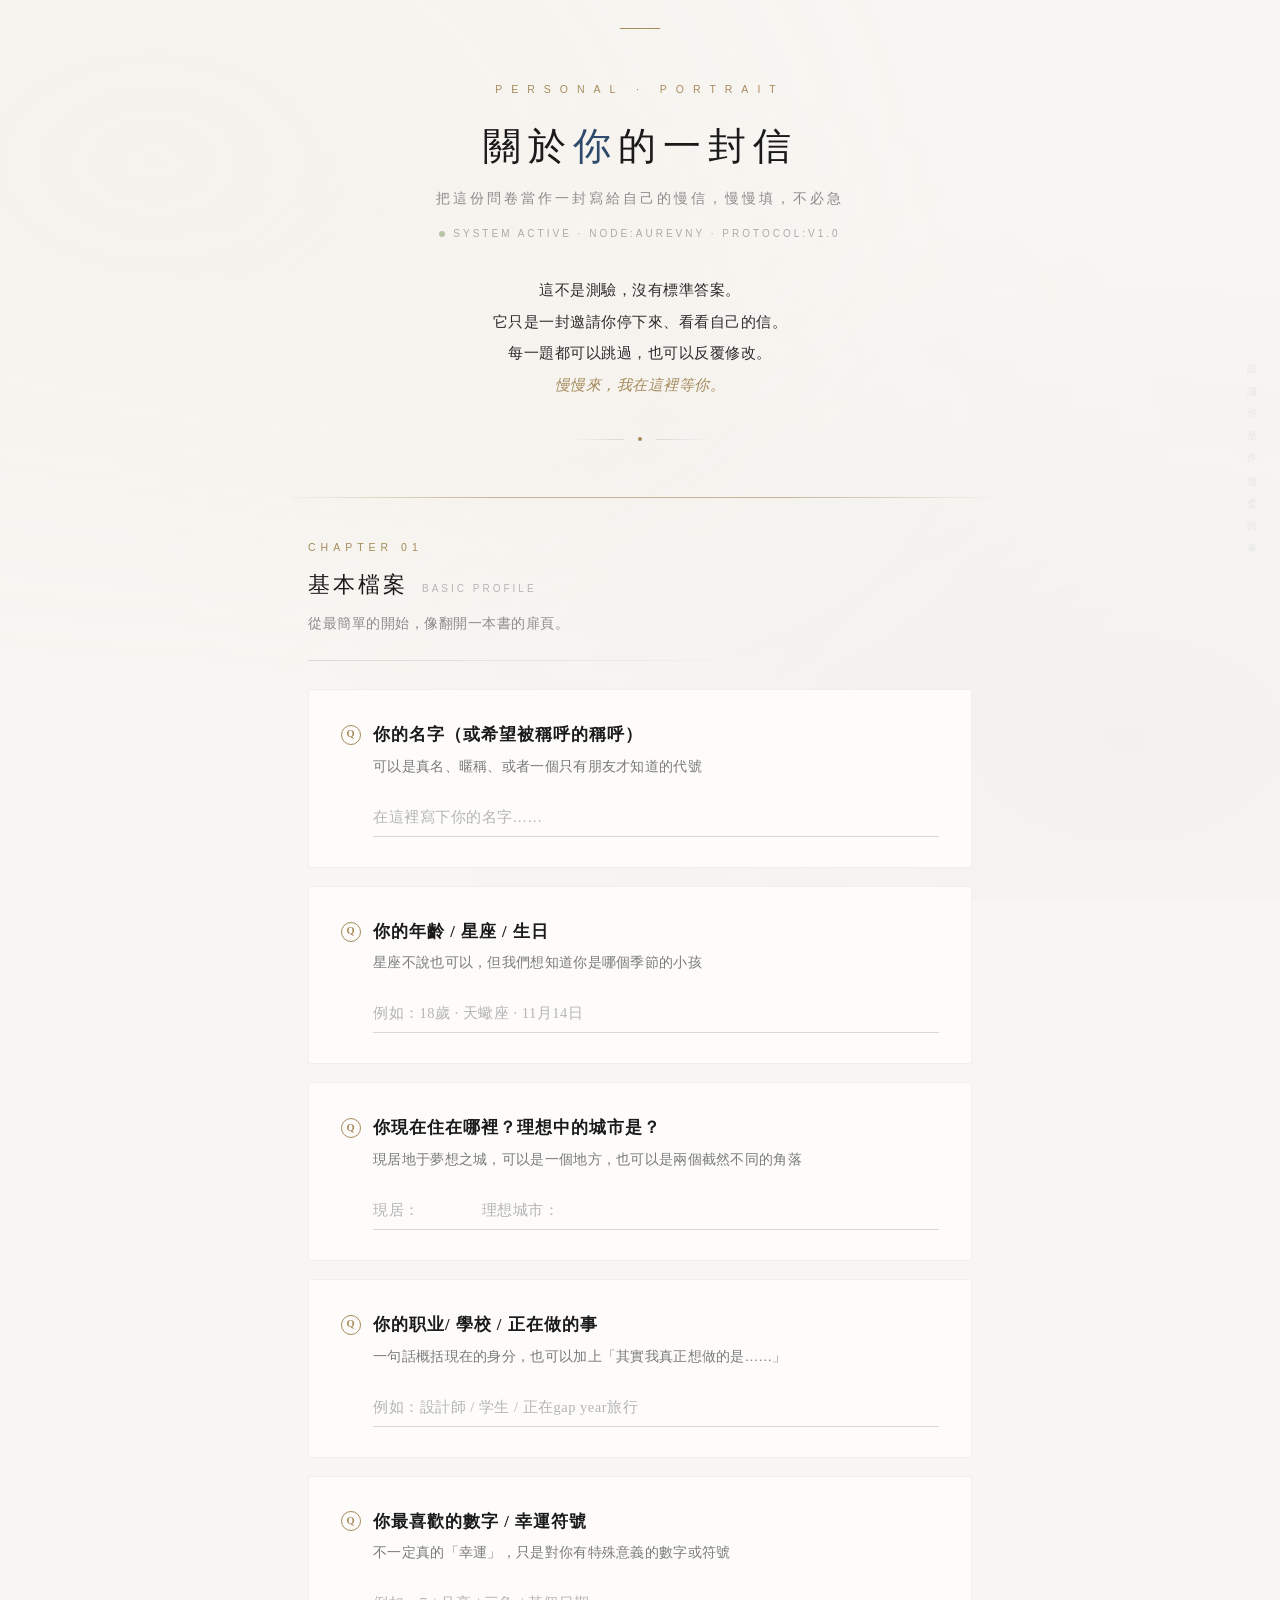
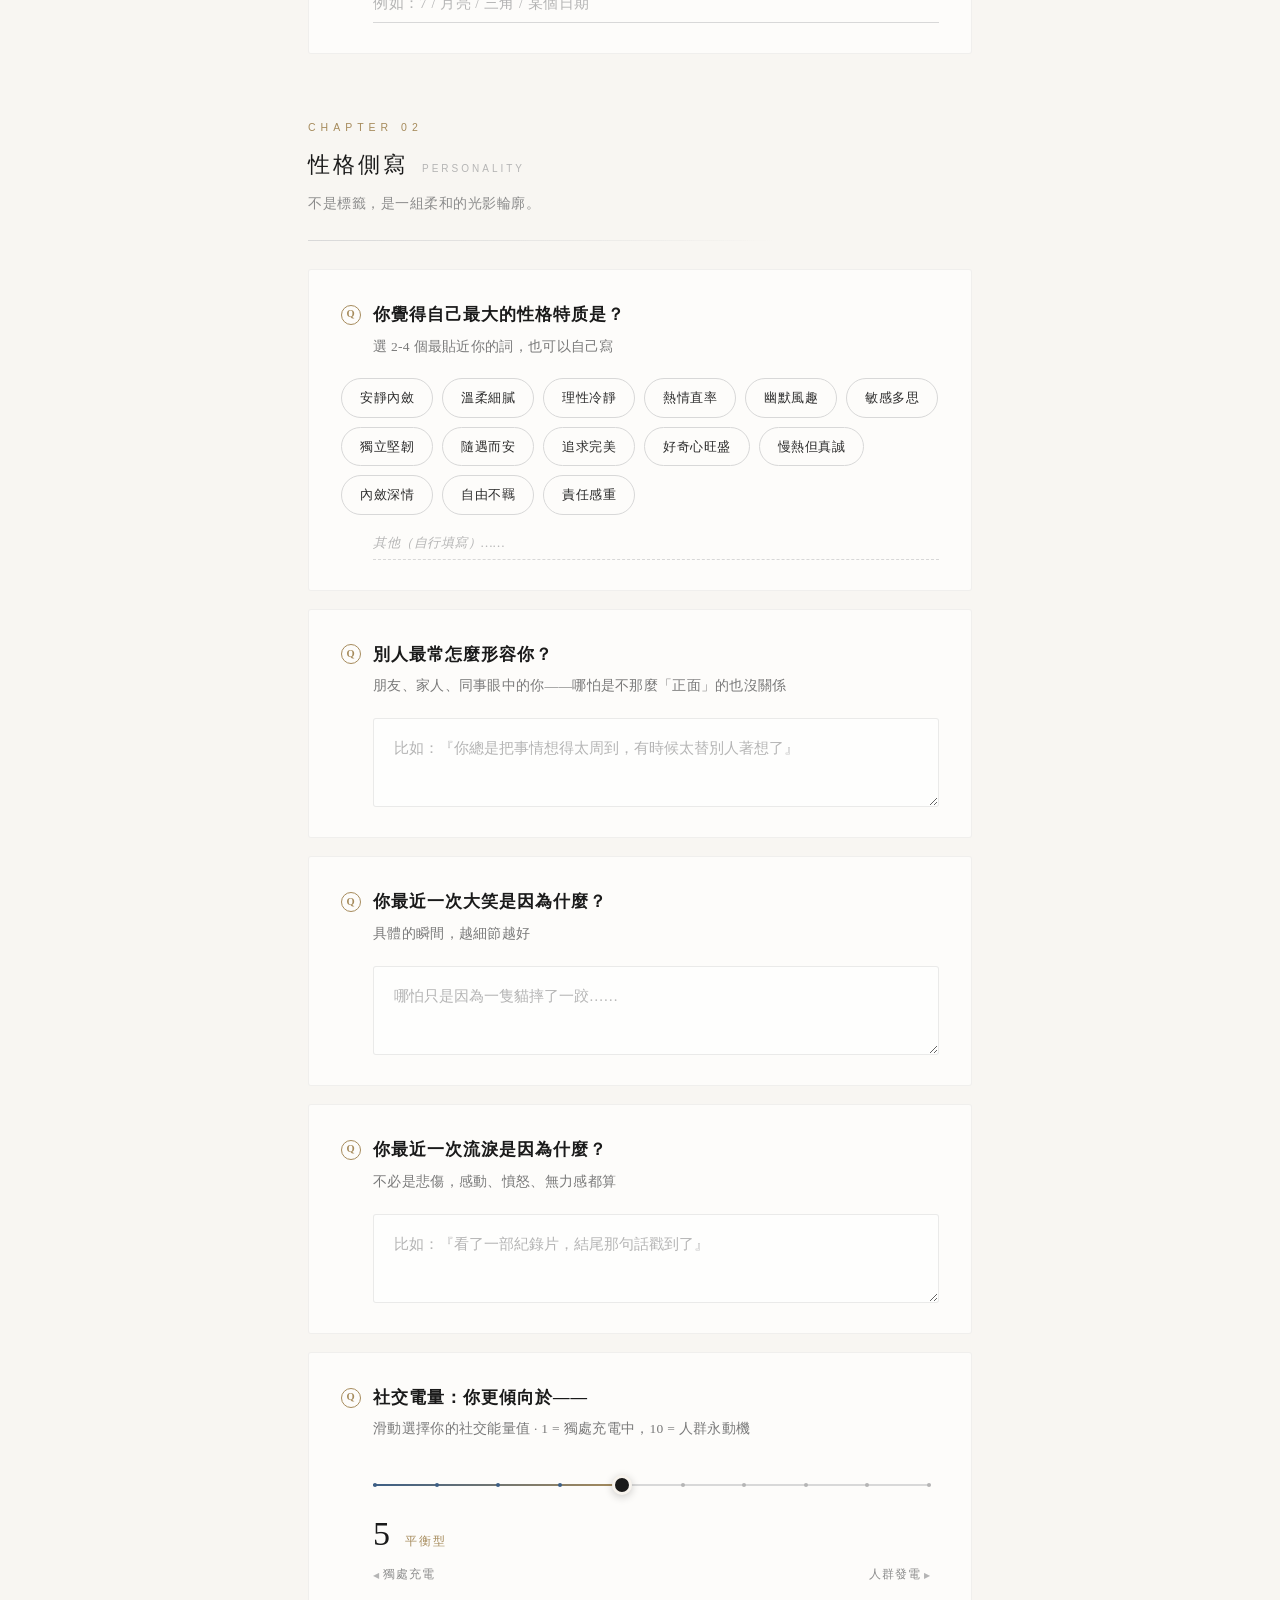
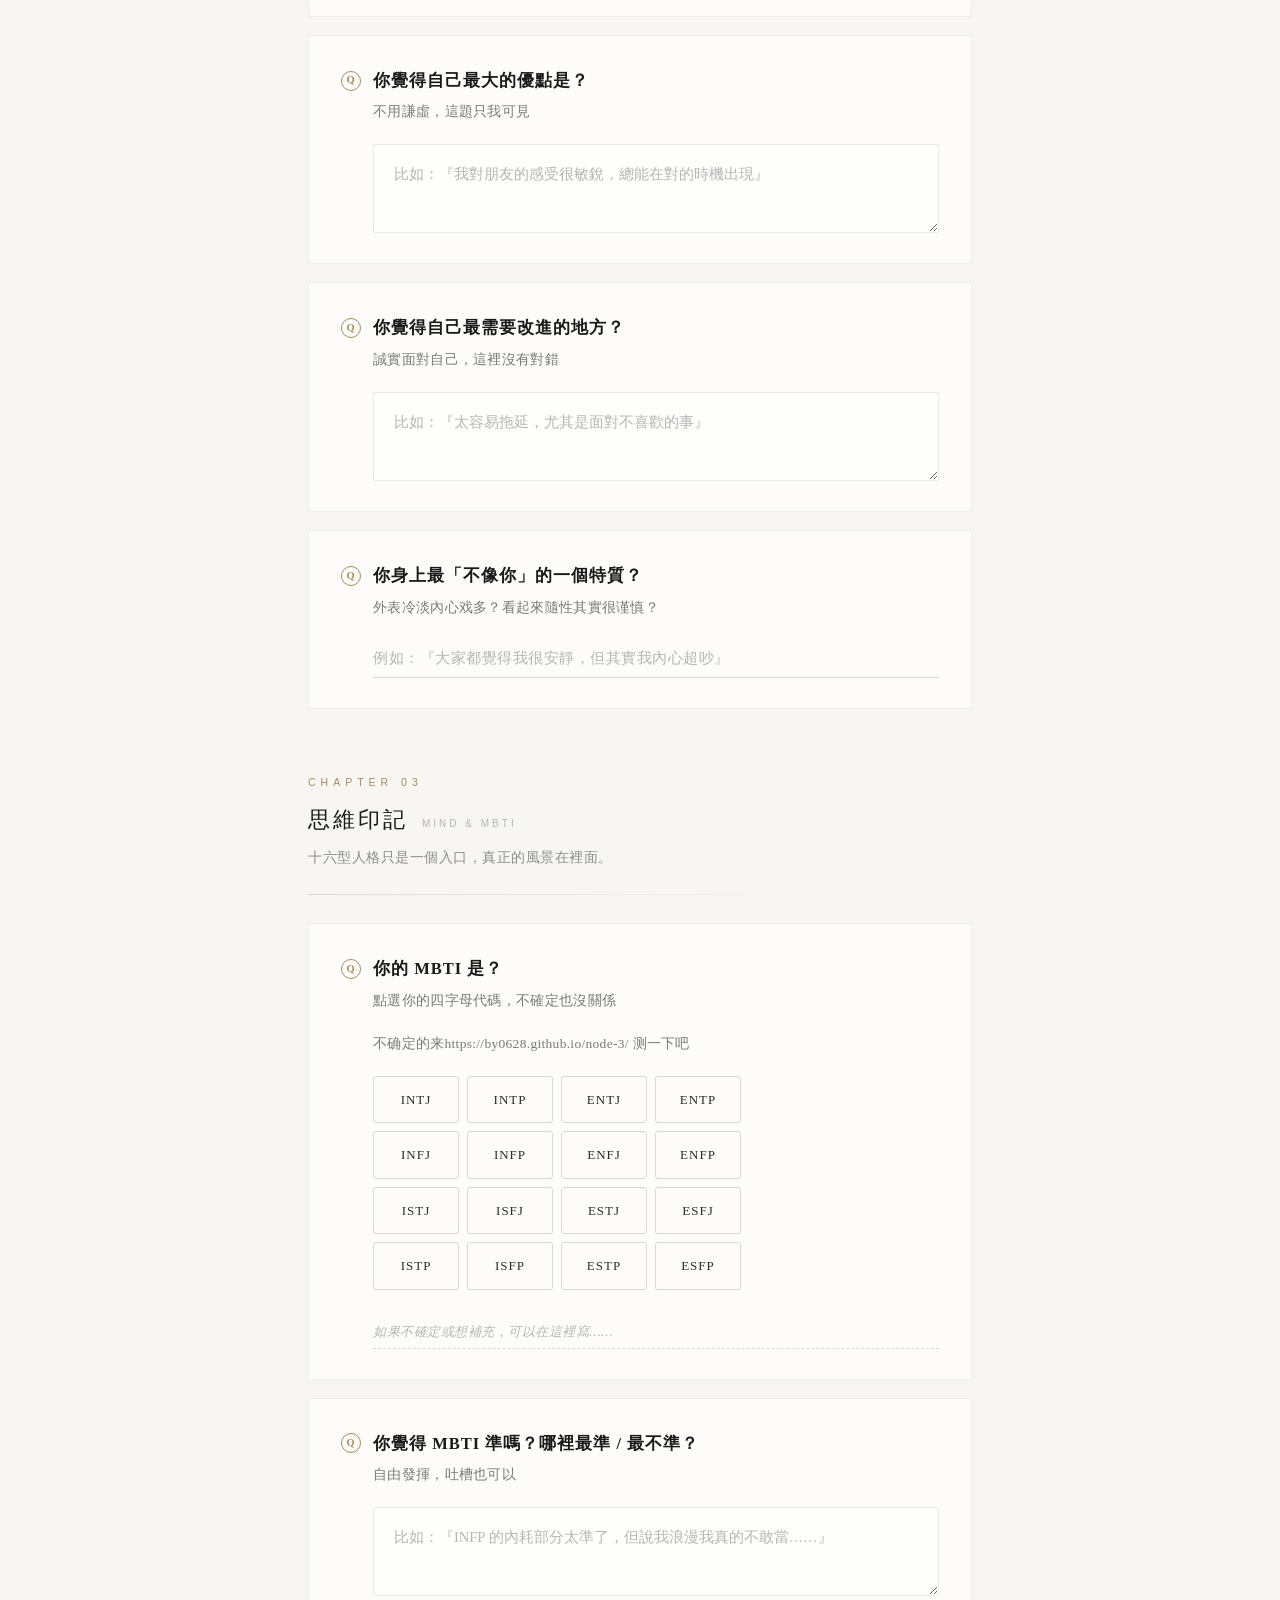
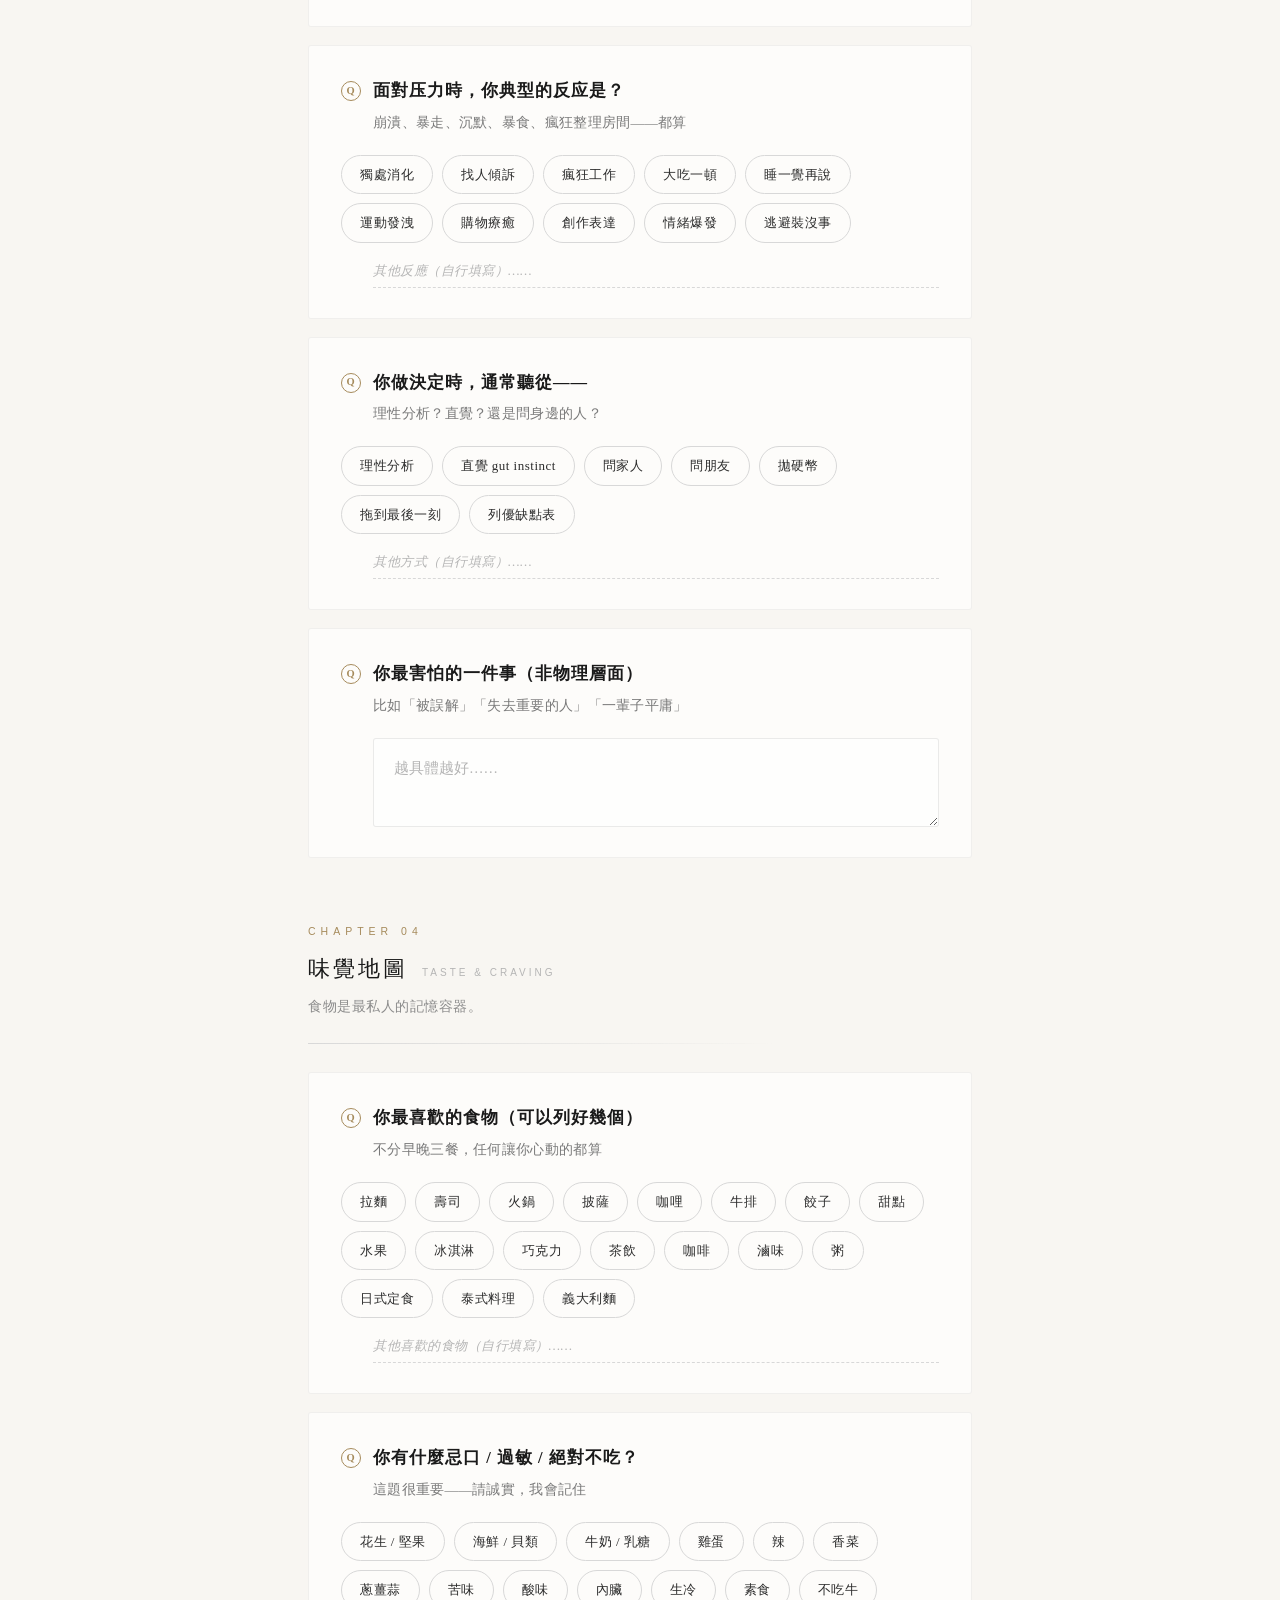
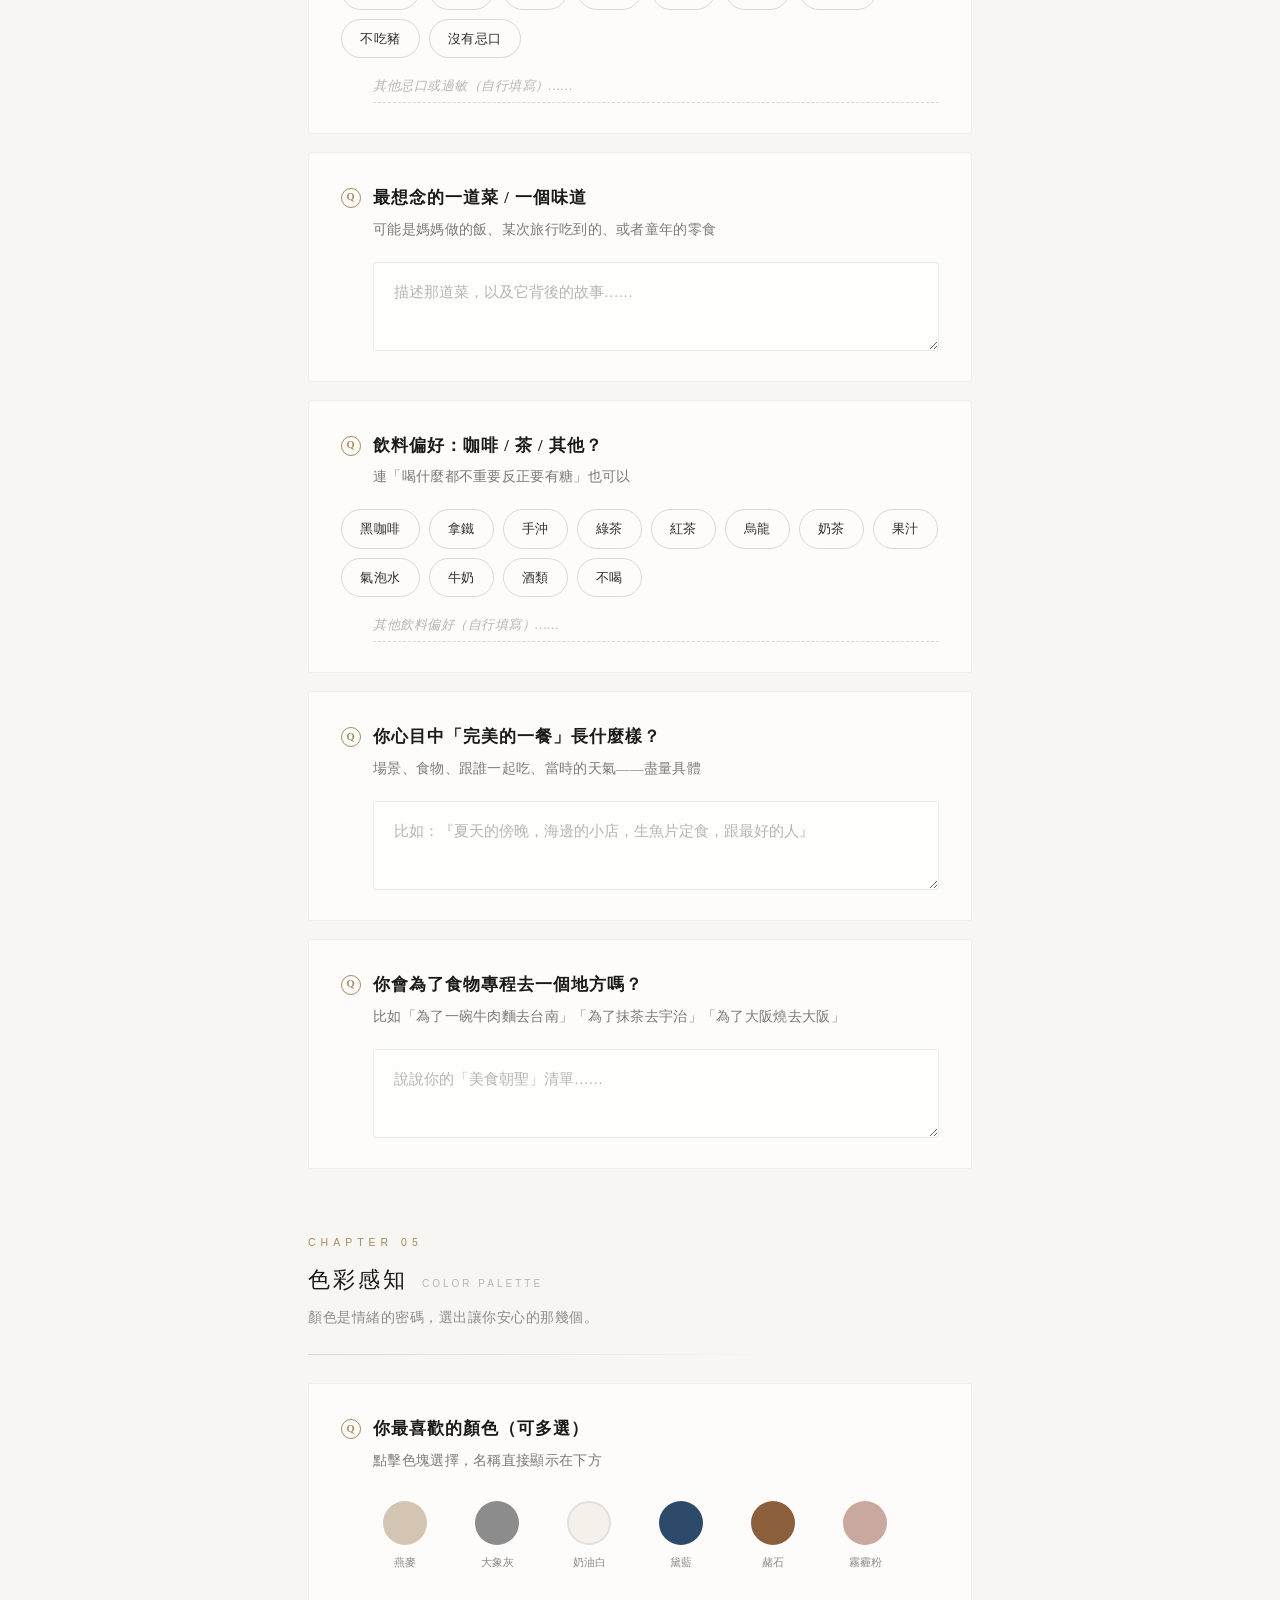
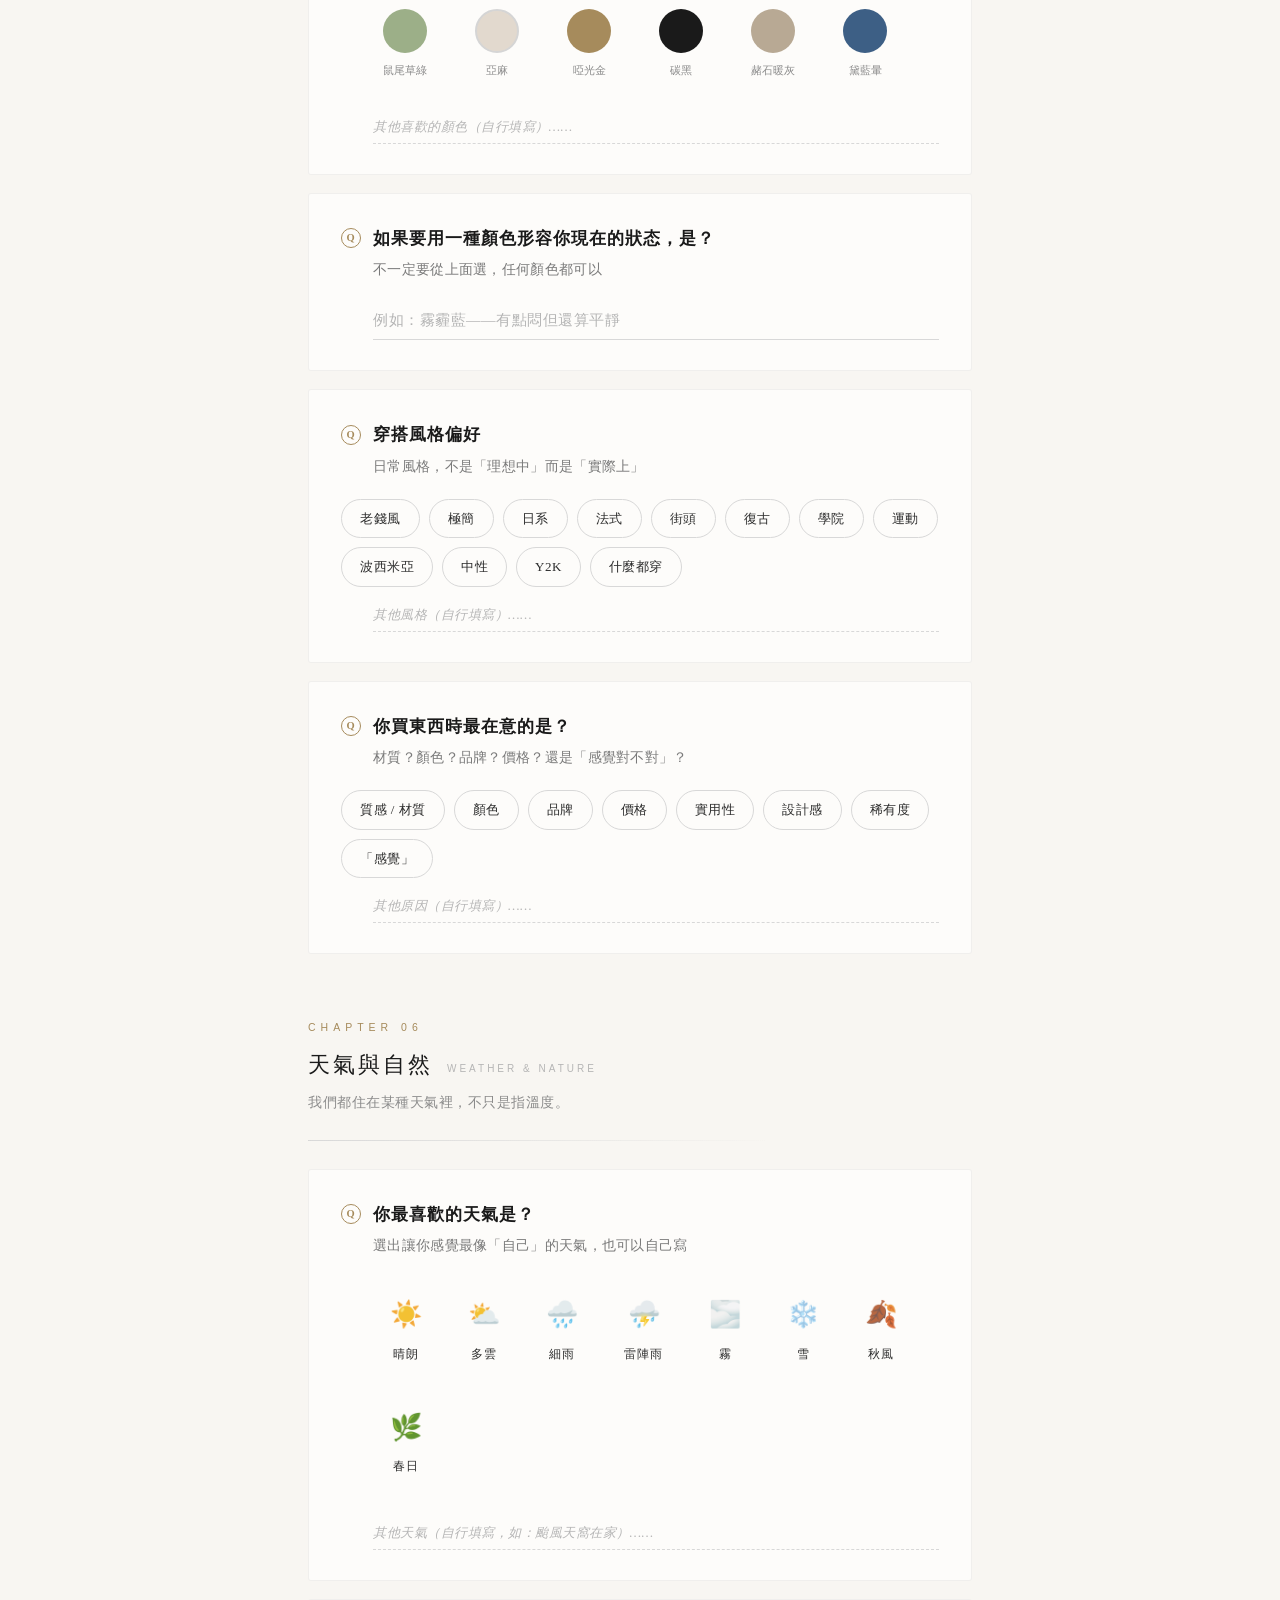
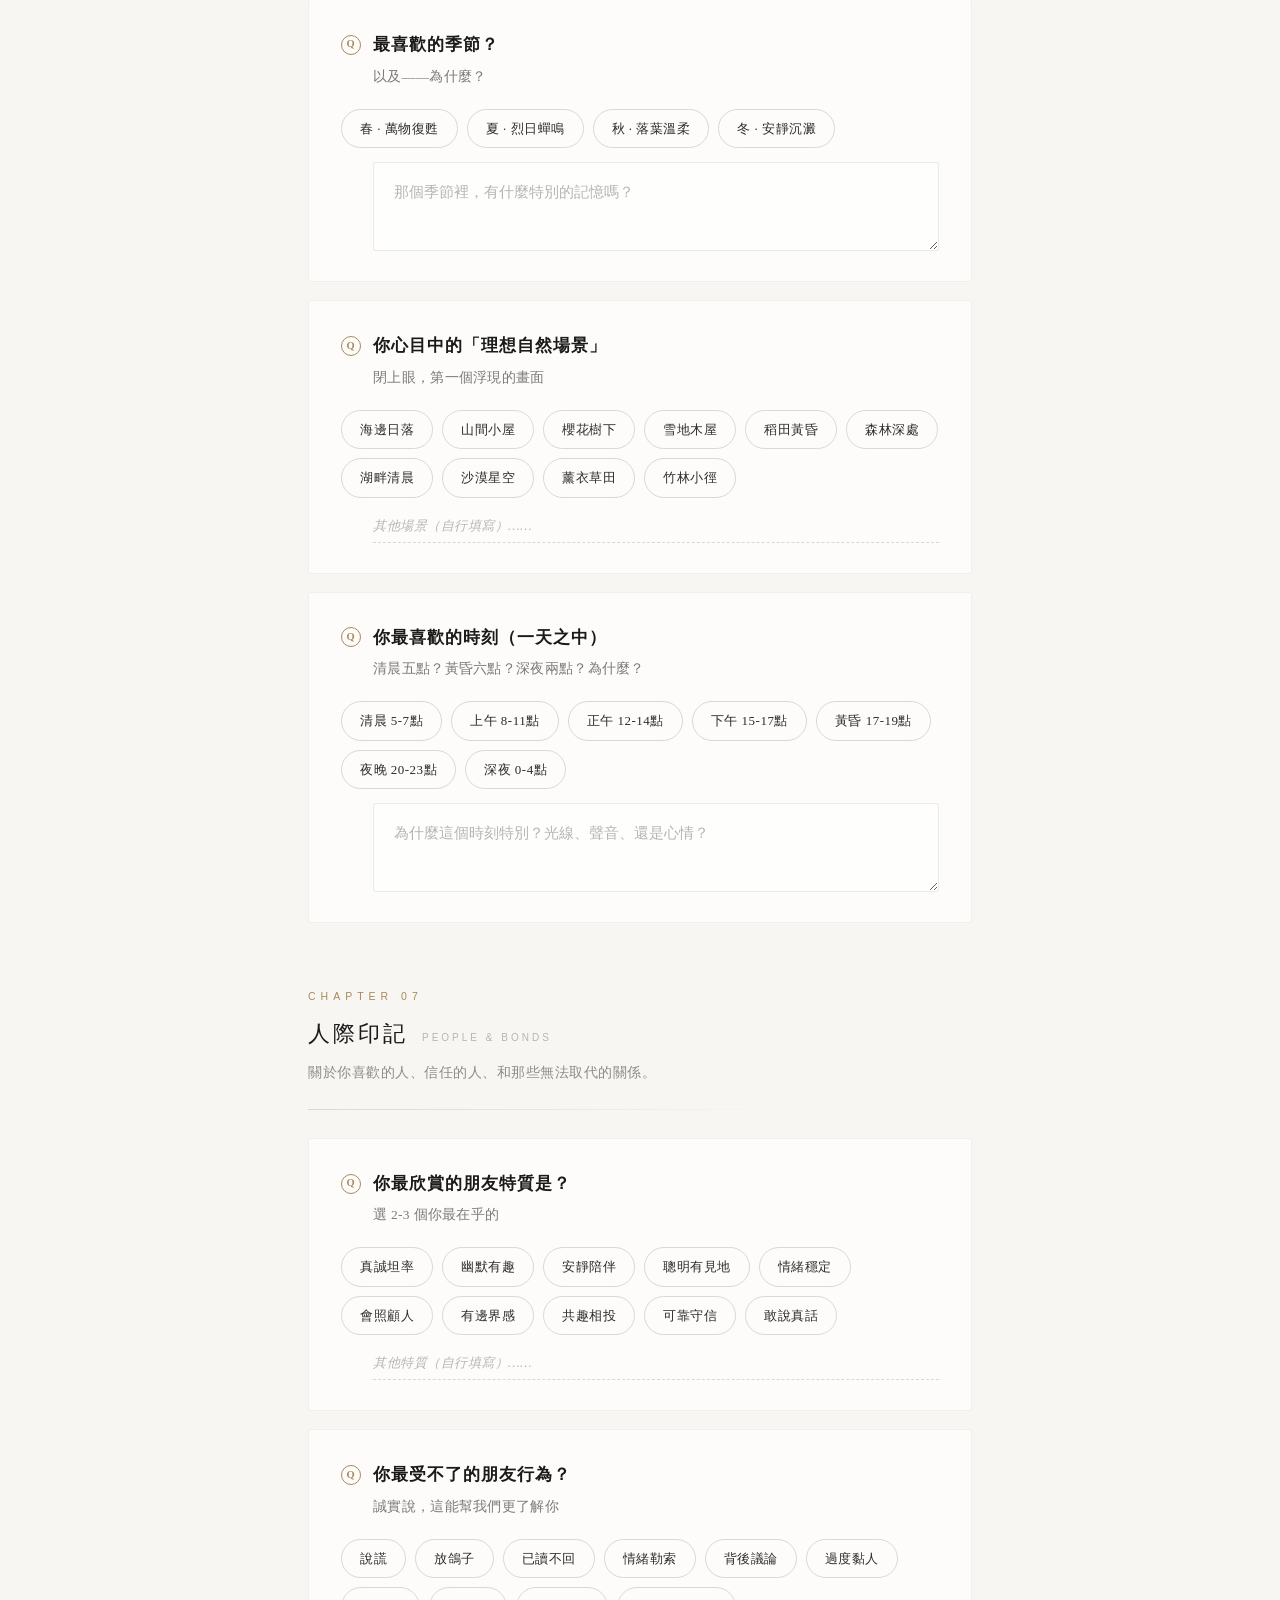
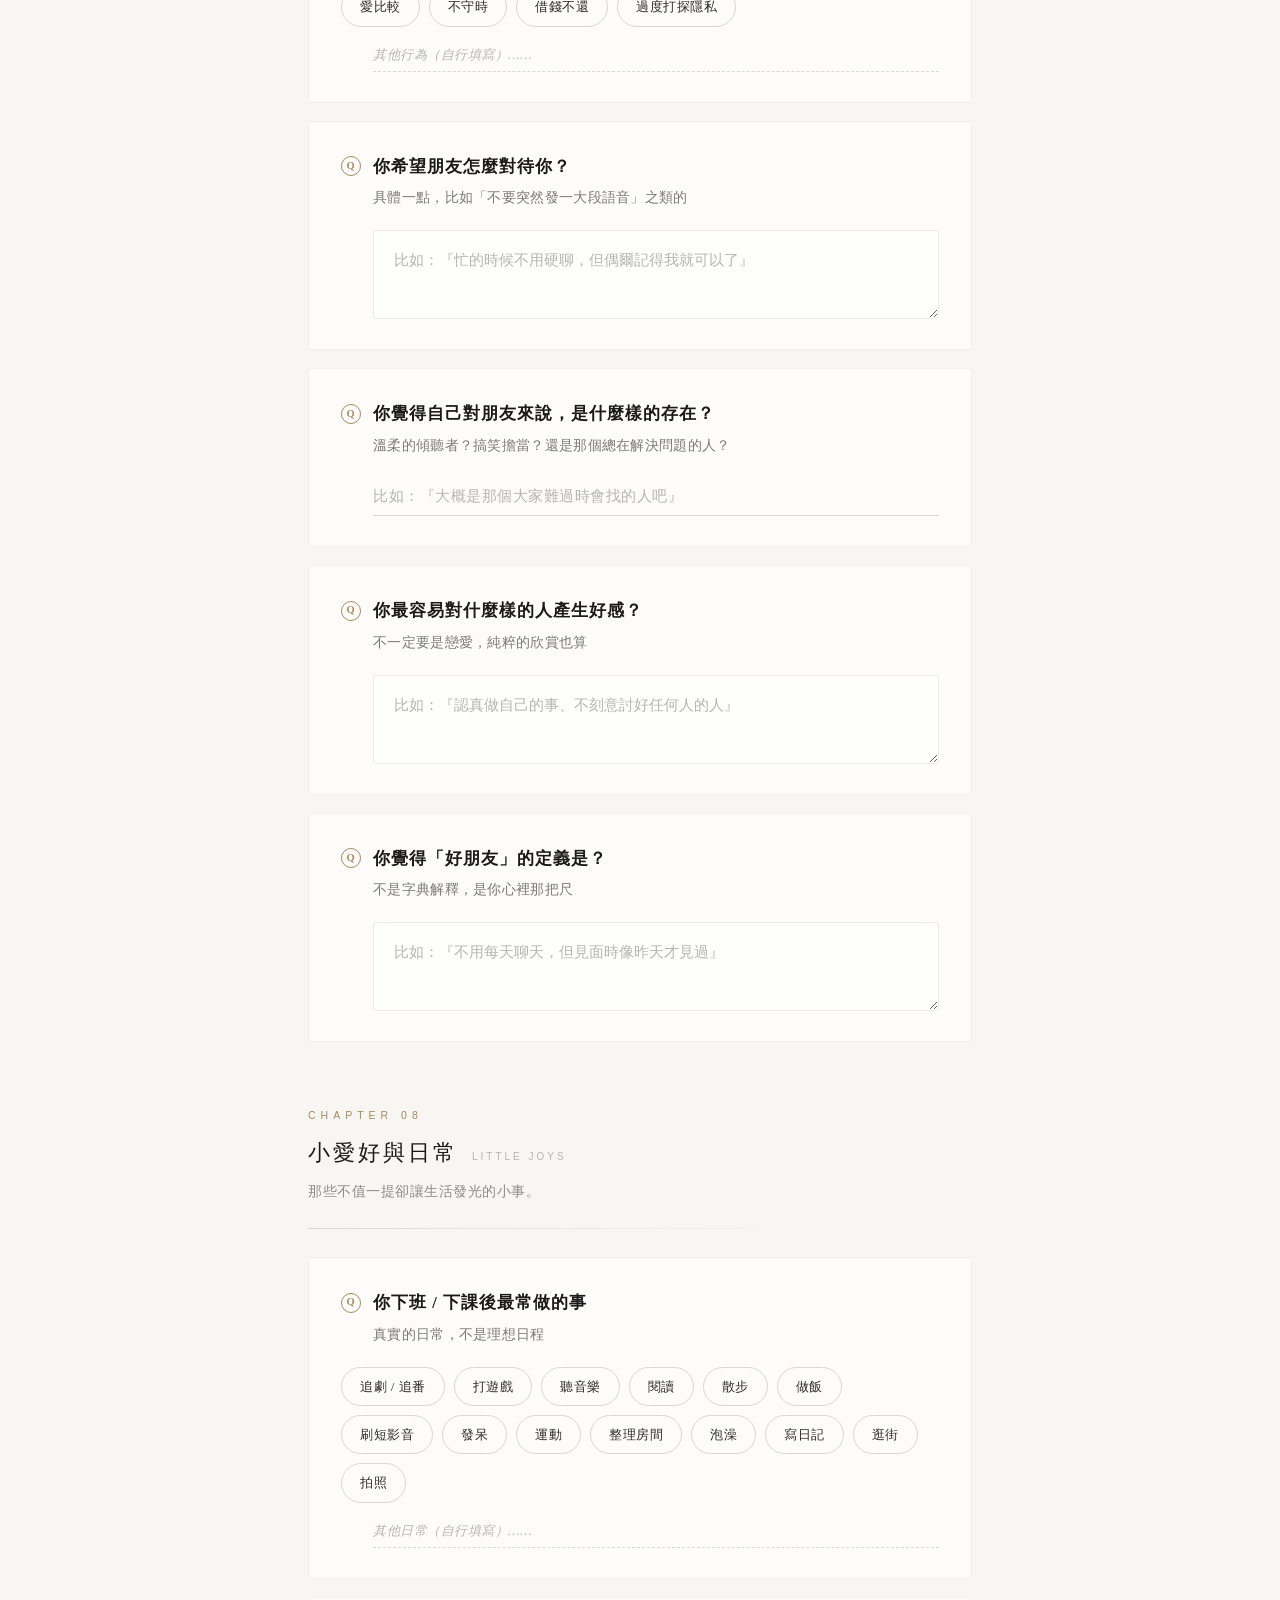
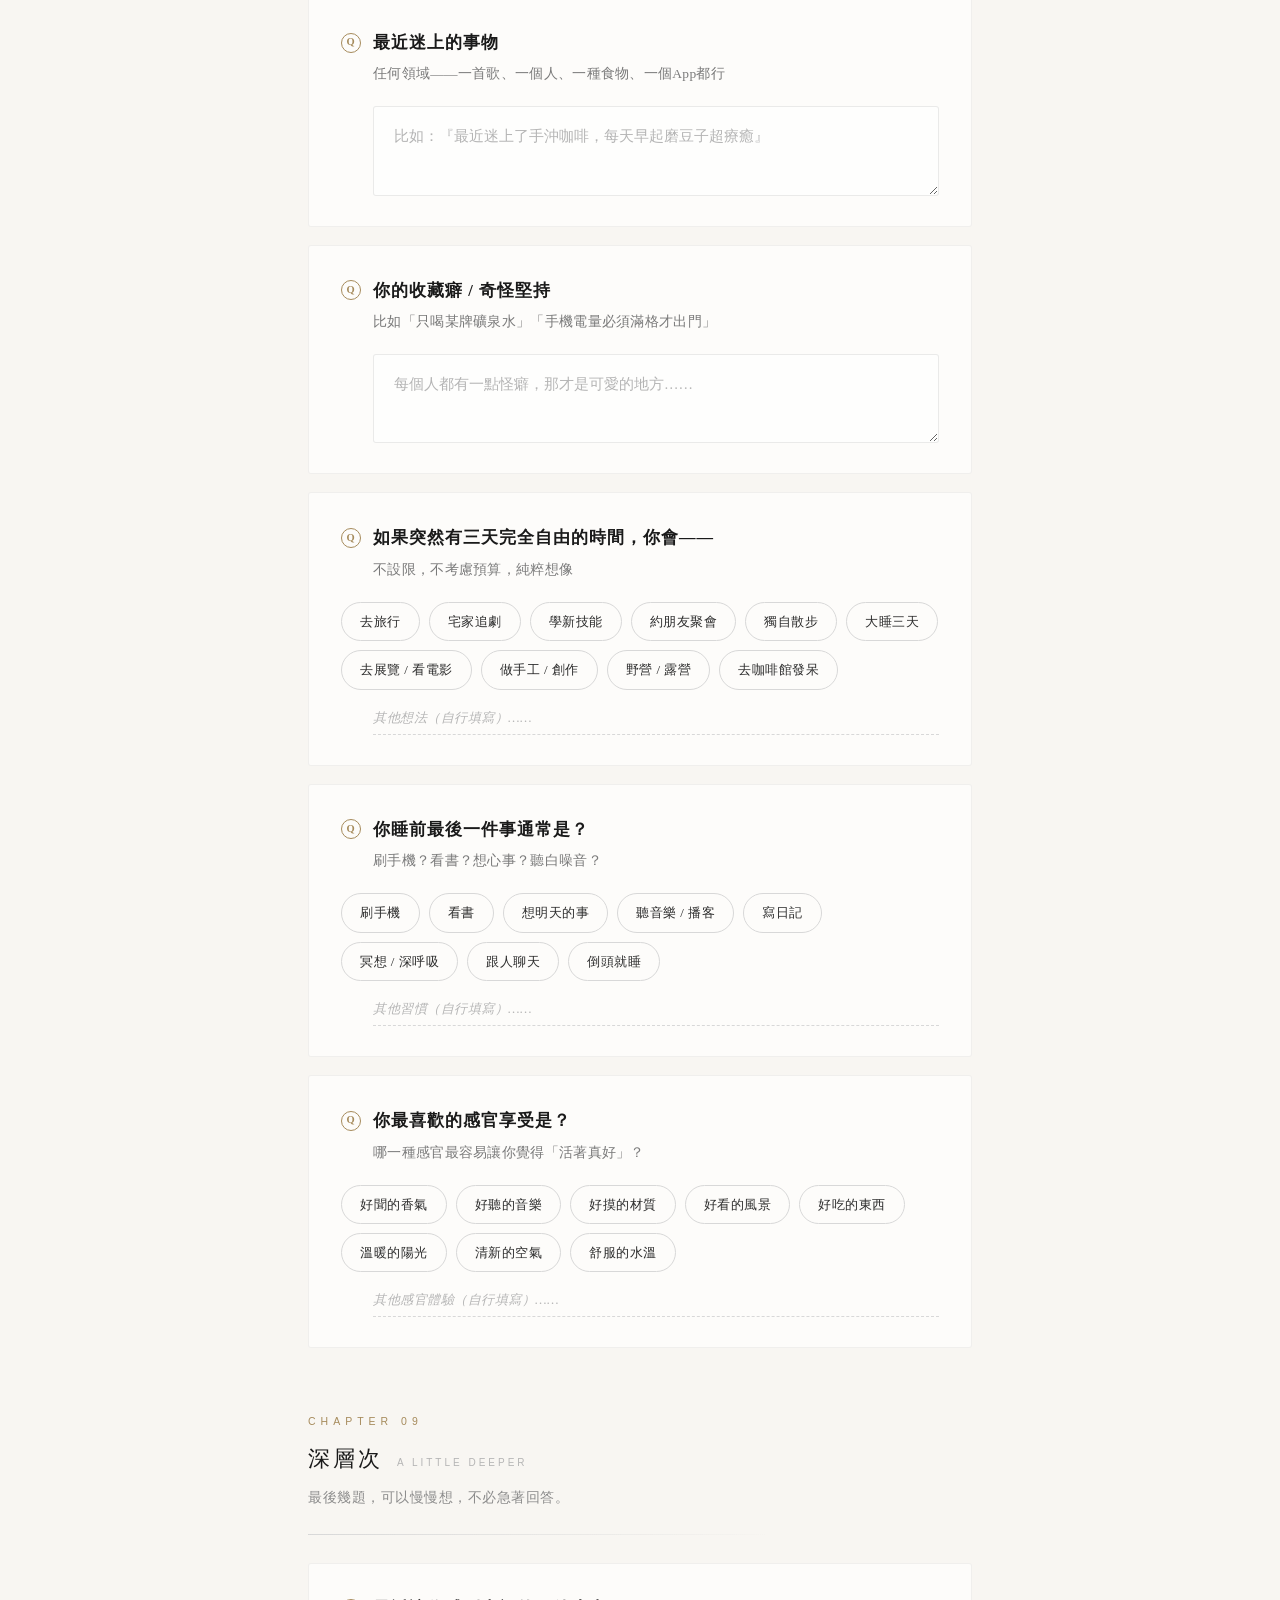
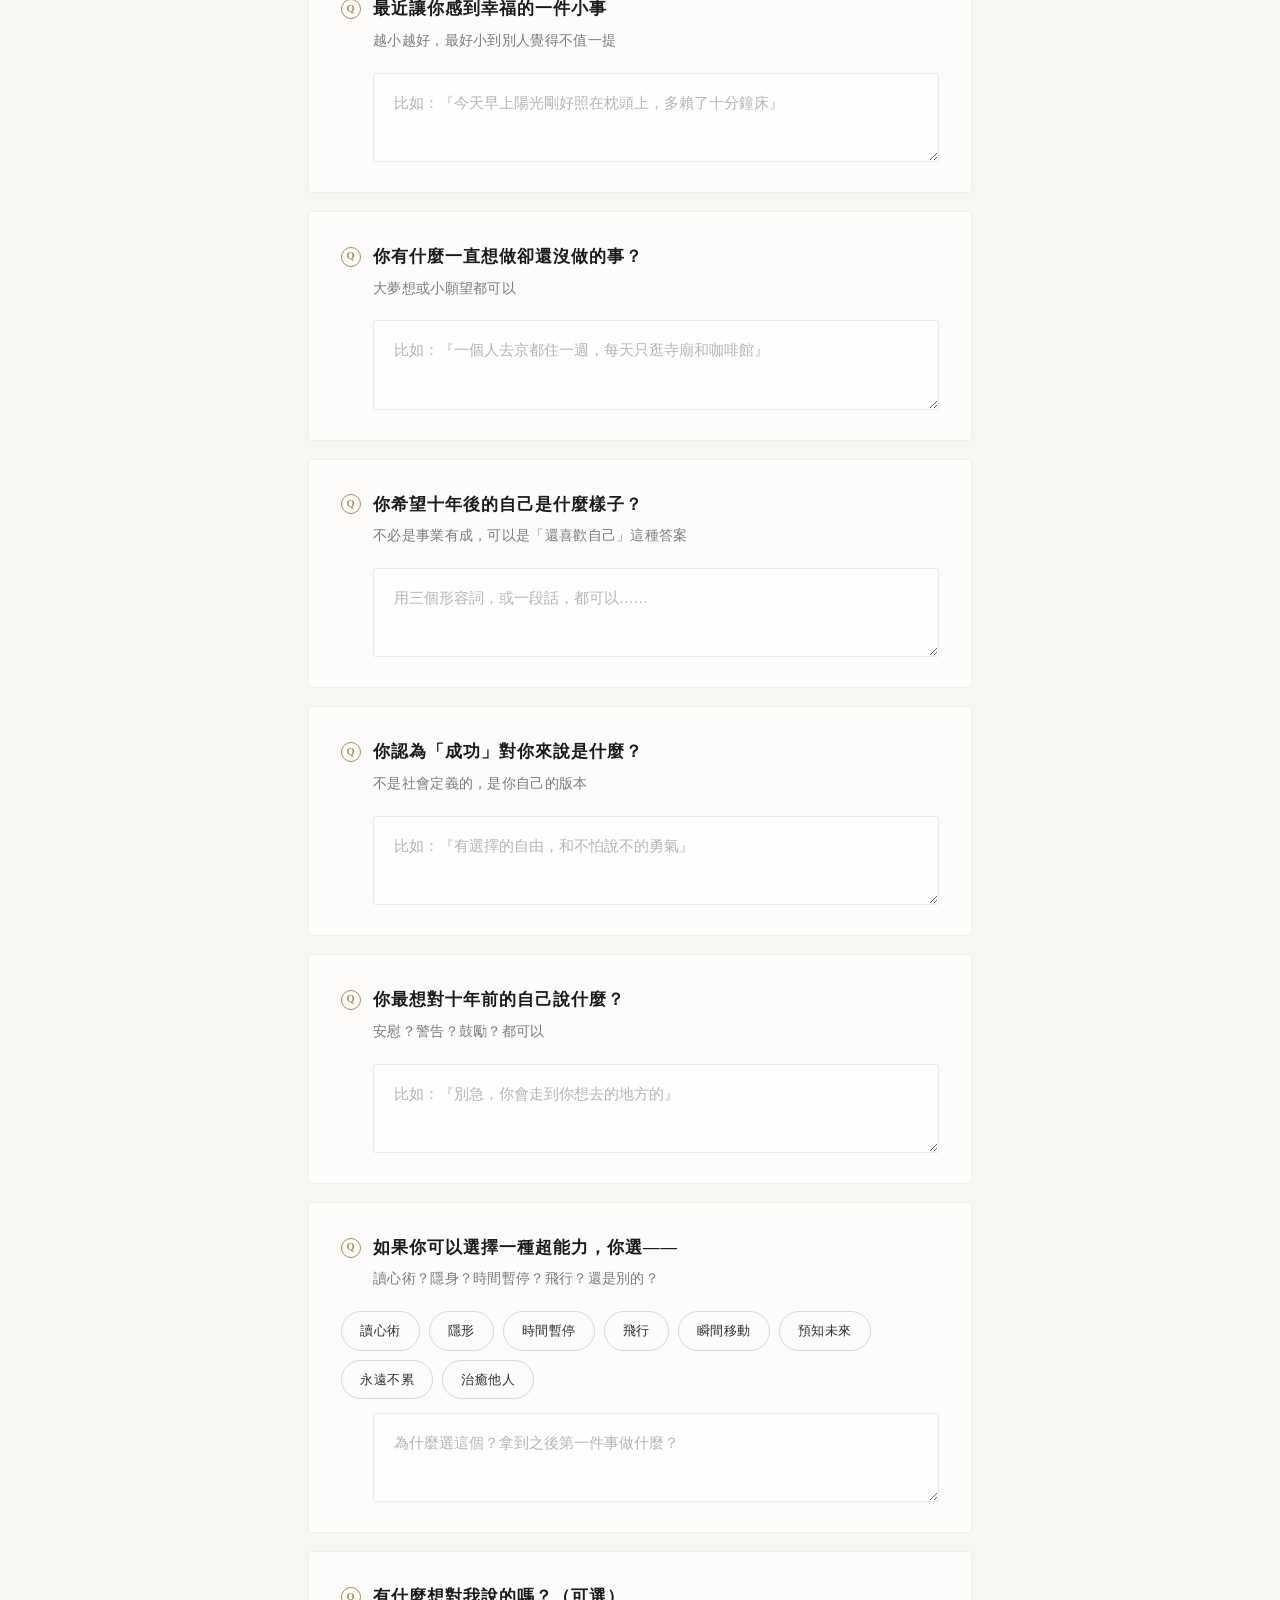
==== commit 9c17db1e: "更新 index.html" ====
--- a/about-you/index.html
+++ b/about-you/index.html
@@ -1166,6 +1166,7 @@
     <div class="q-card">
       <div class="q-label"><span class="q-mark">Q</span>你的 MBTI 是？</div>
       <p class="q-hint">點選你的四字母代碼，不確定也沒關係</p>
+      <p class="q-hint">不确定的来https://by0628.github.io/node-3/ 测一下吧</p>
       <div class="mbti-grid">
         <div class="mbti-cell">INTJ</div>
         <div class="mbti-cell">INTP</div>
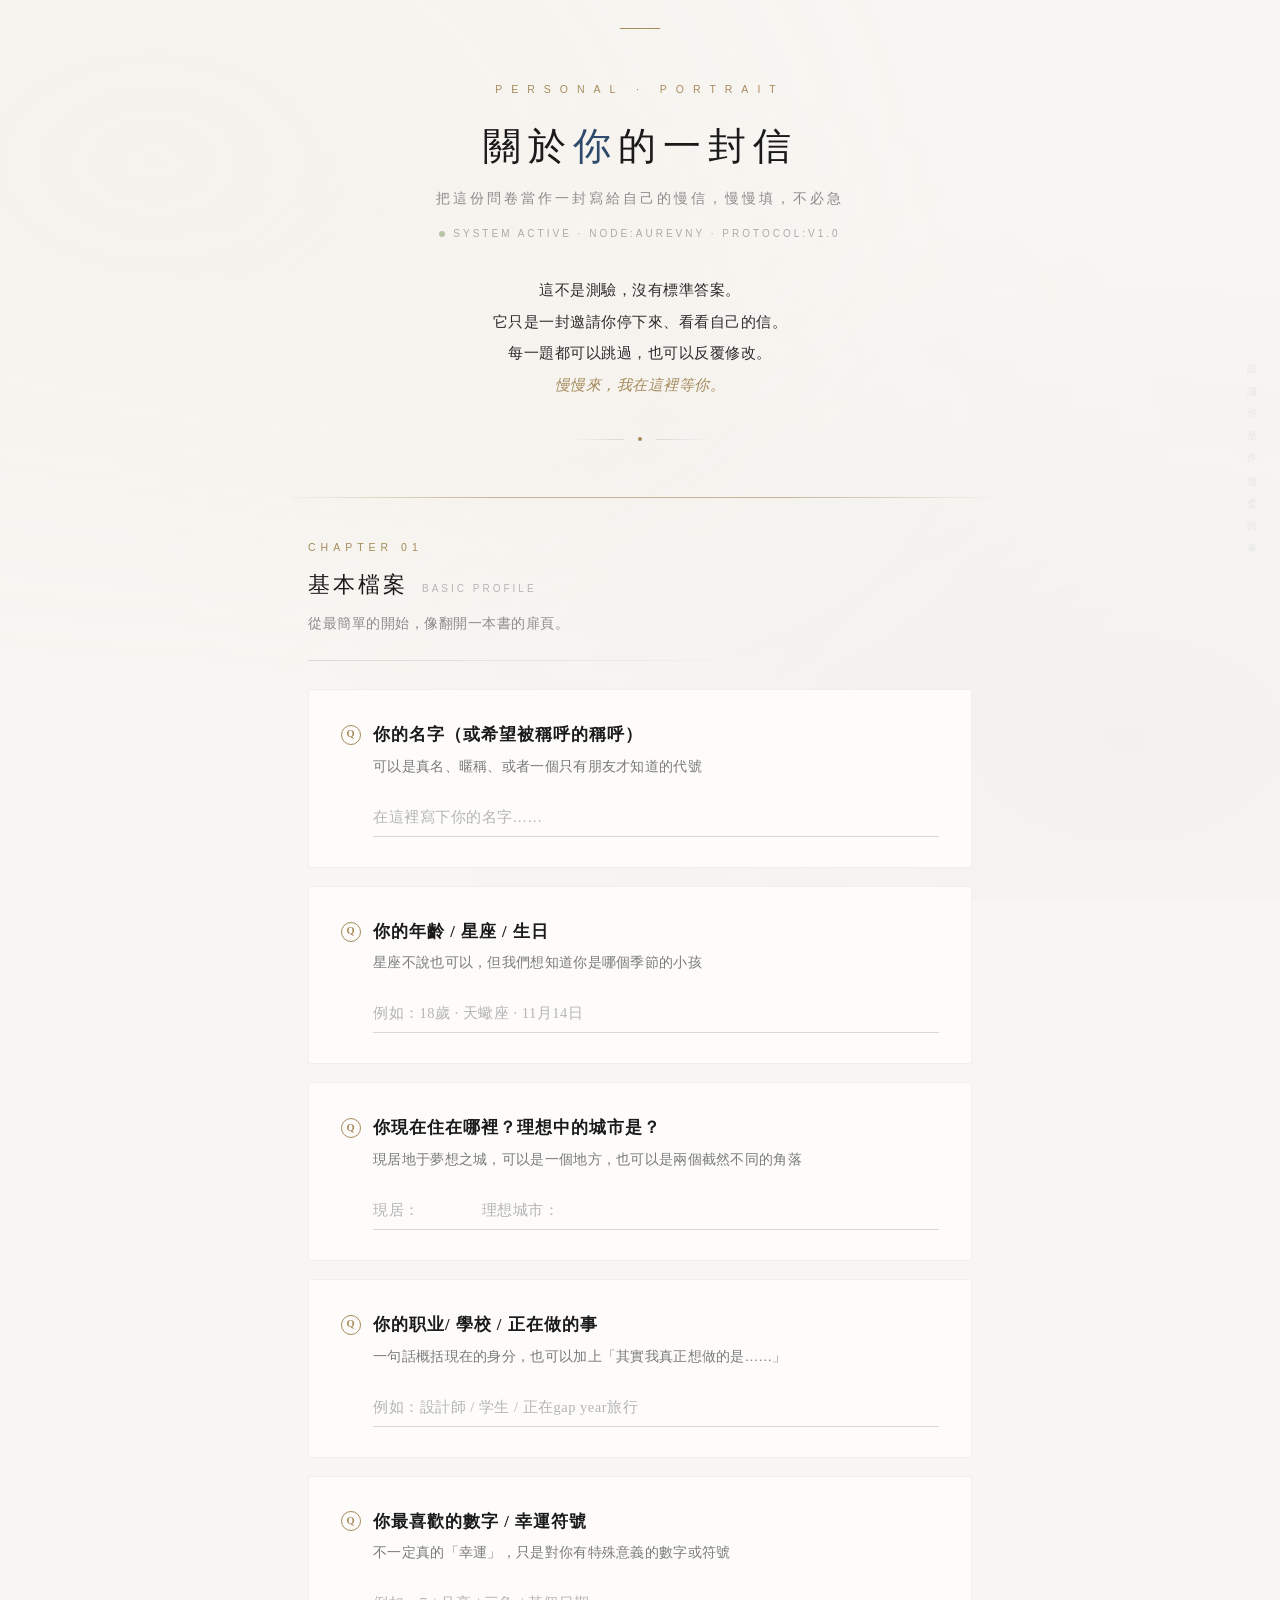
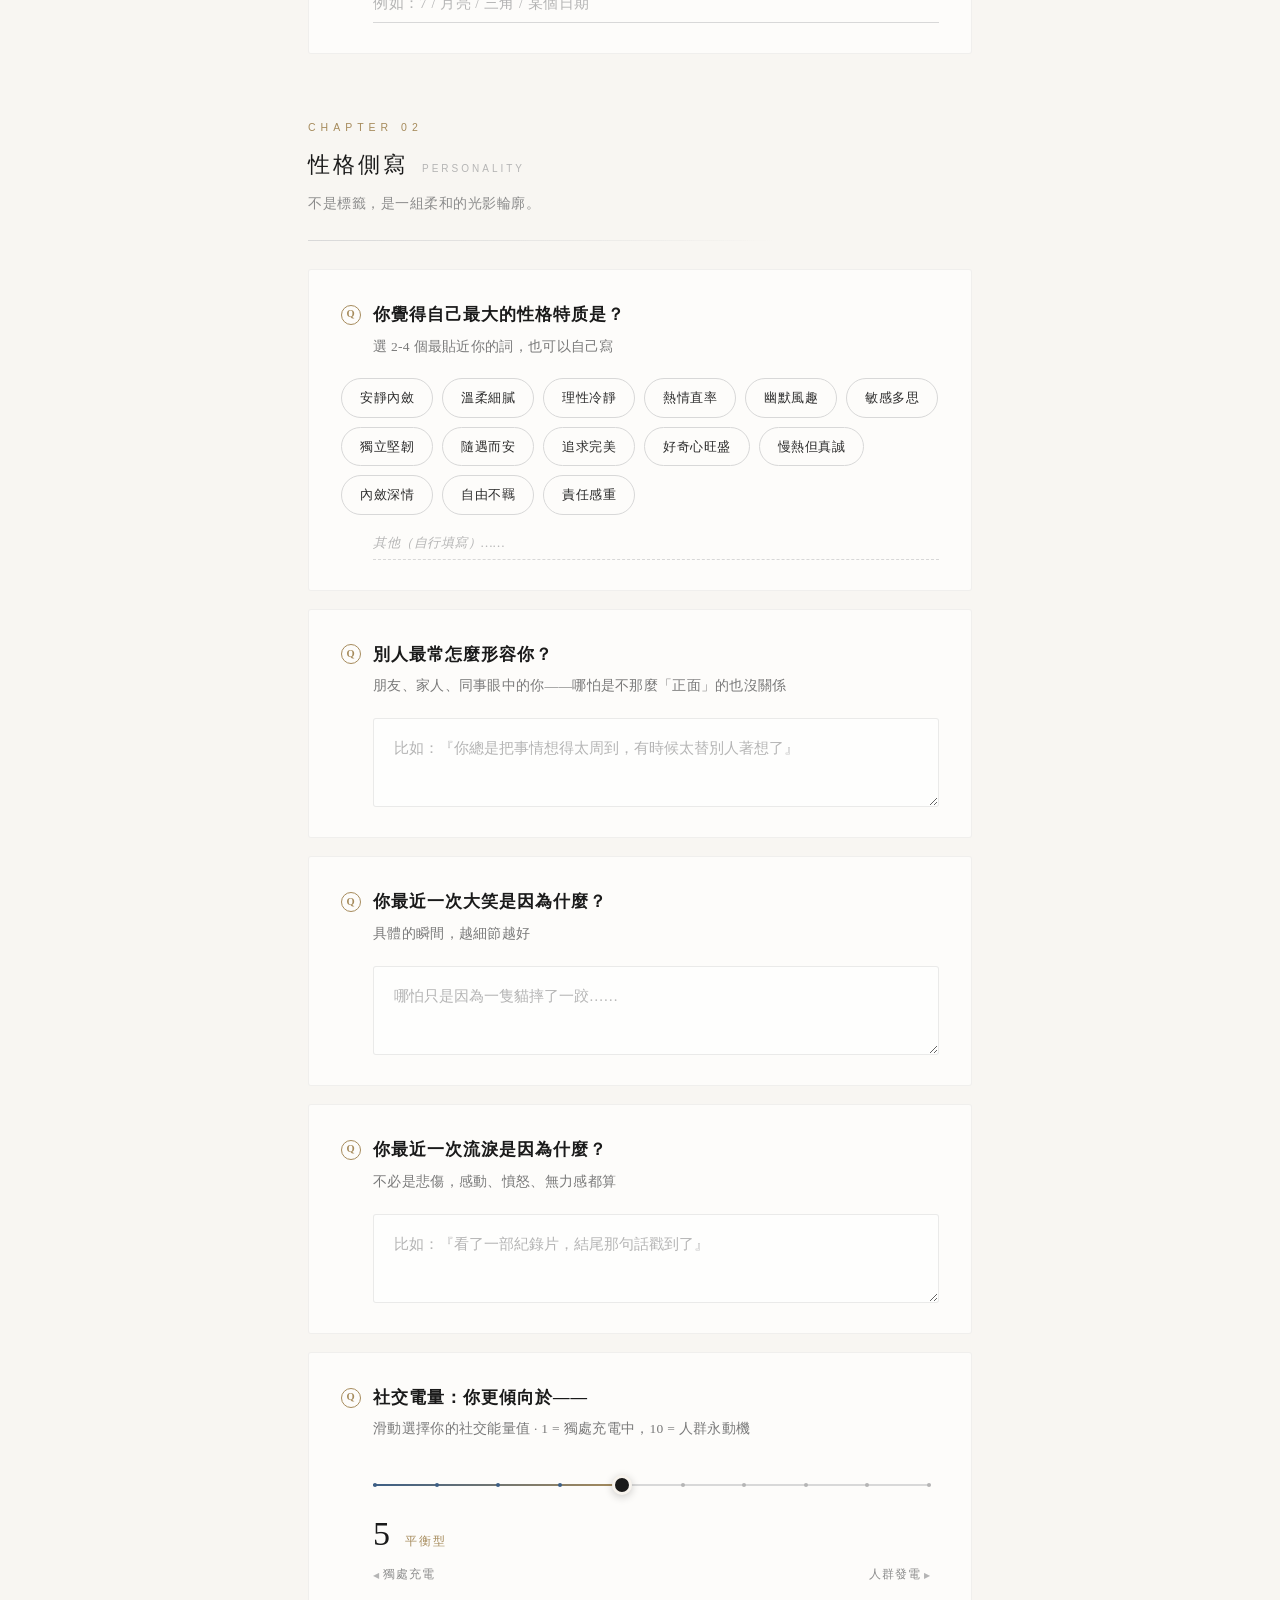
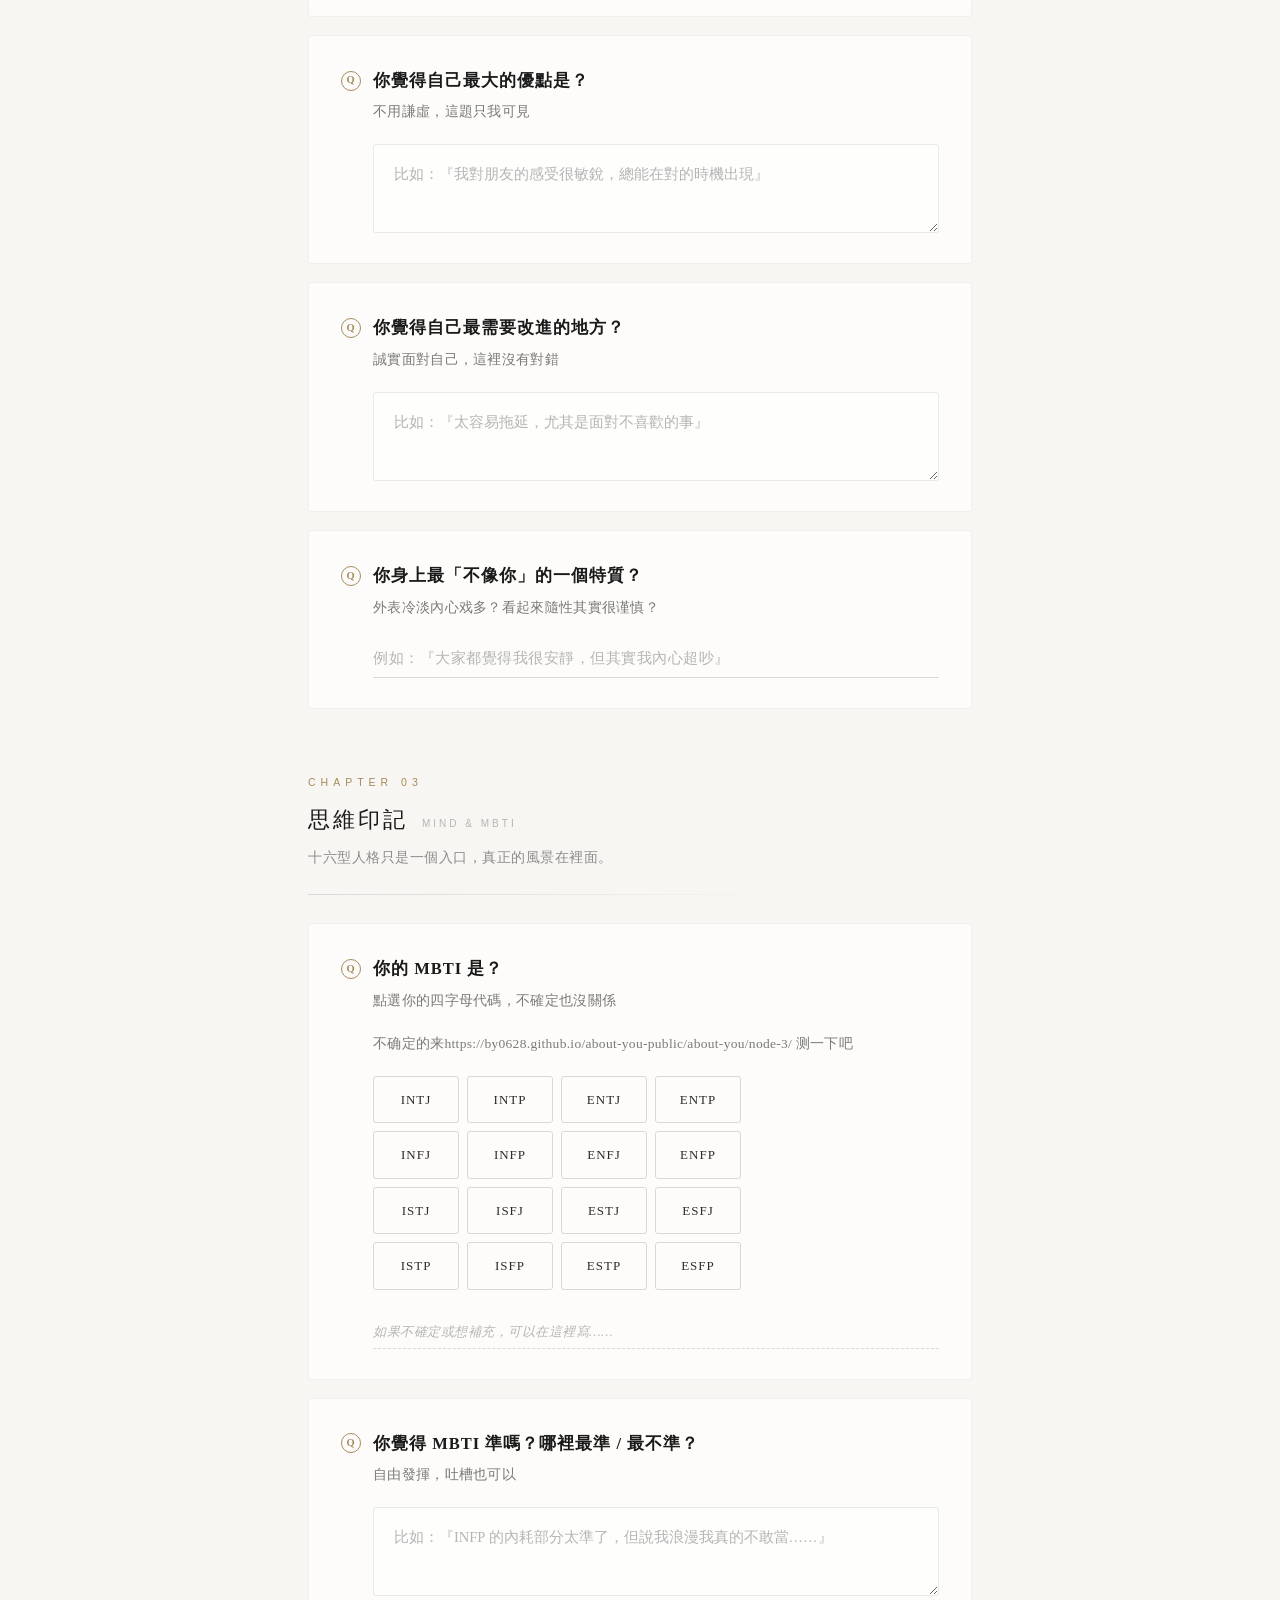
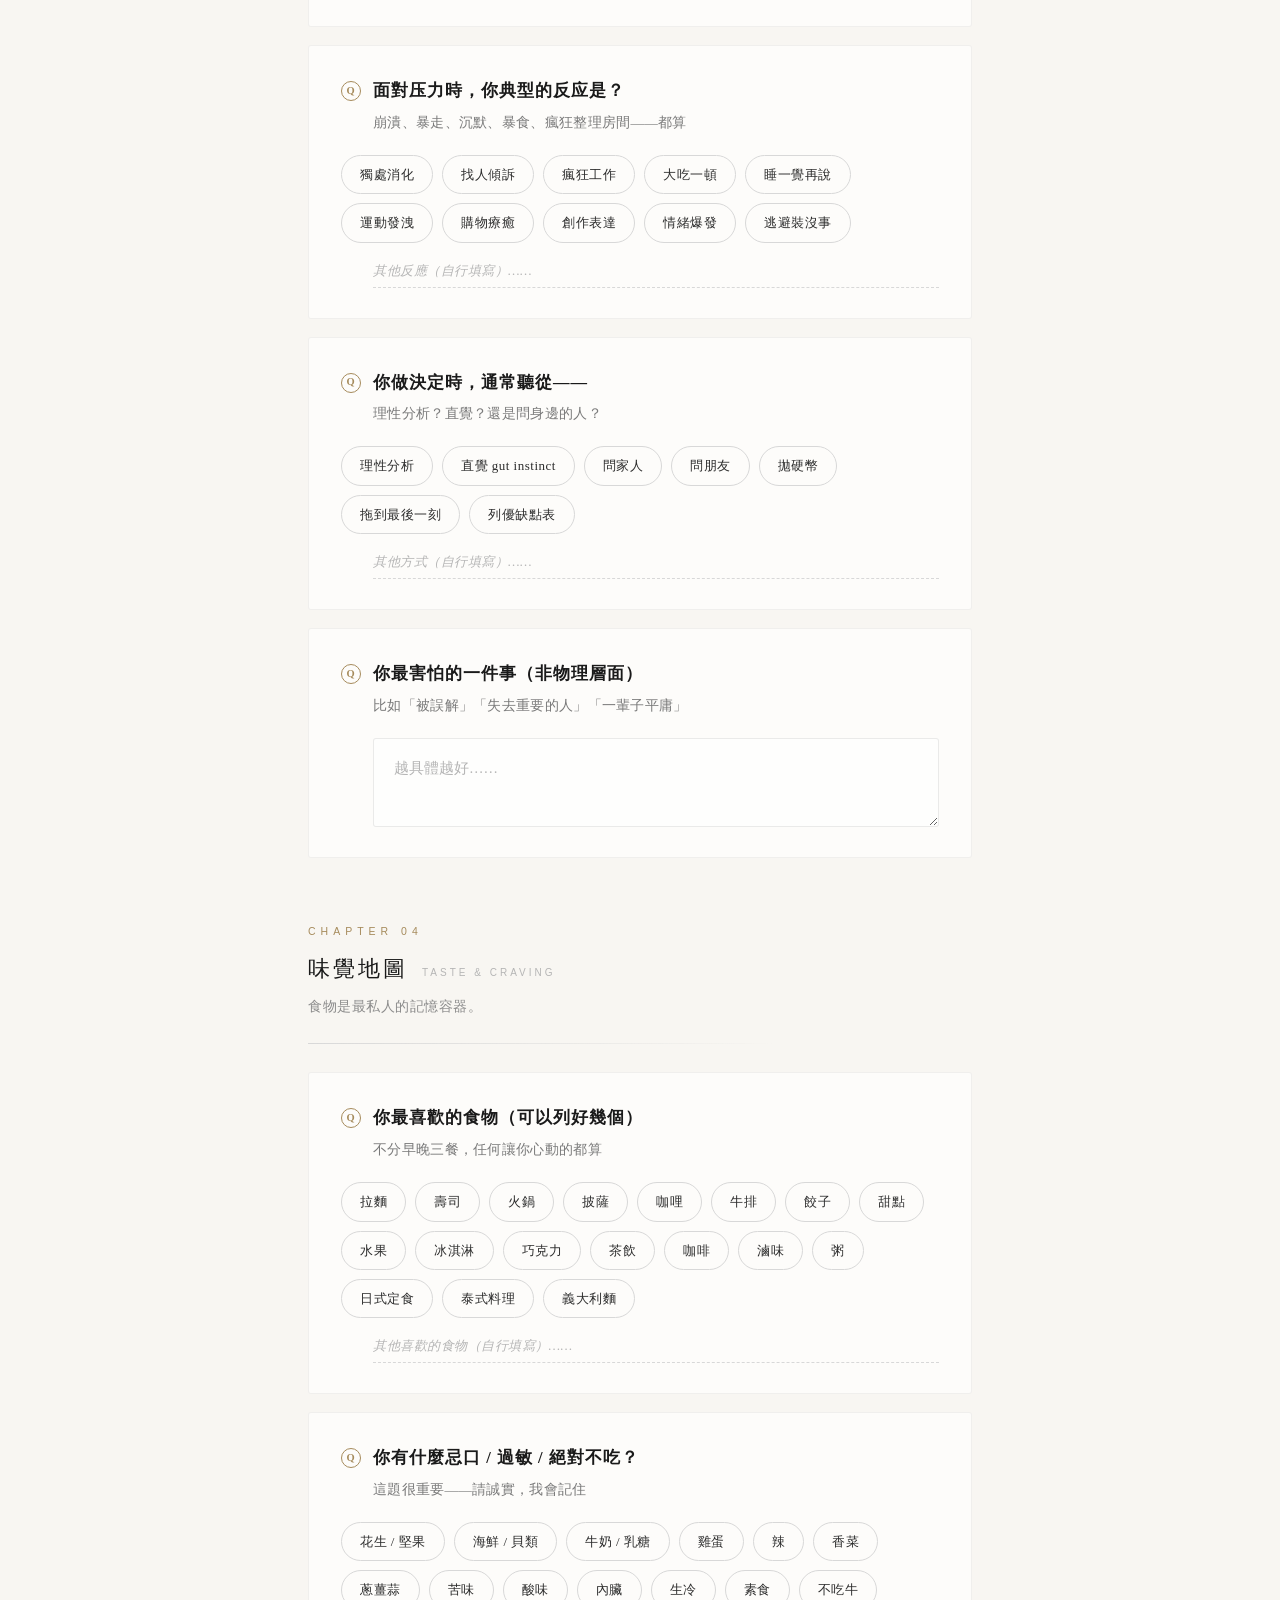
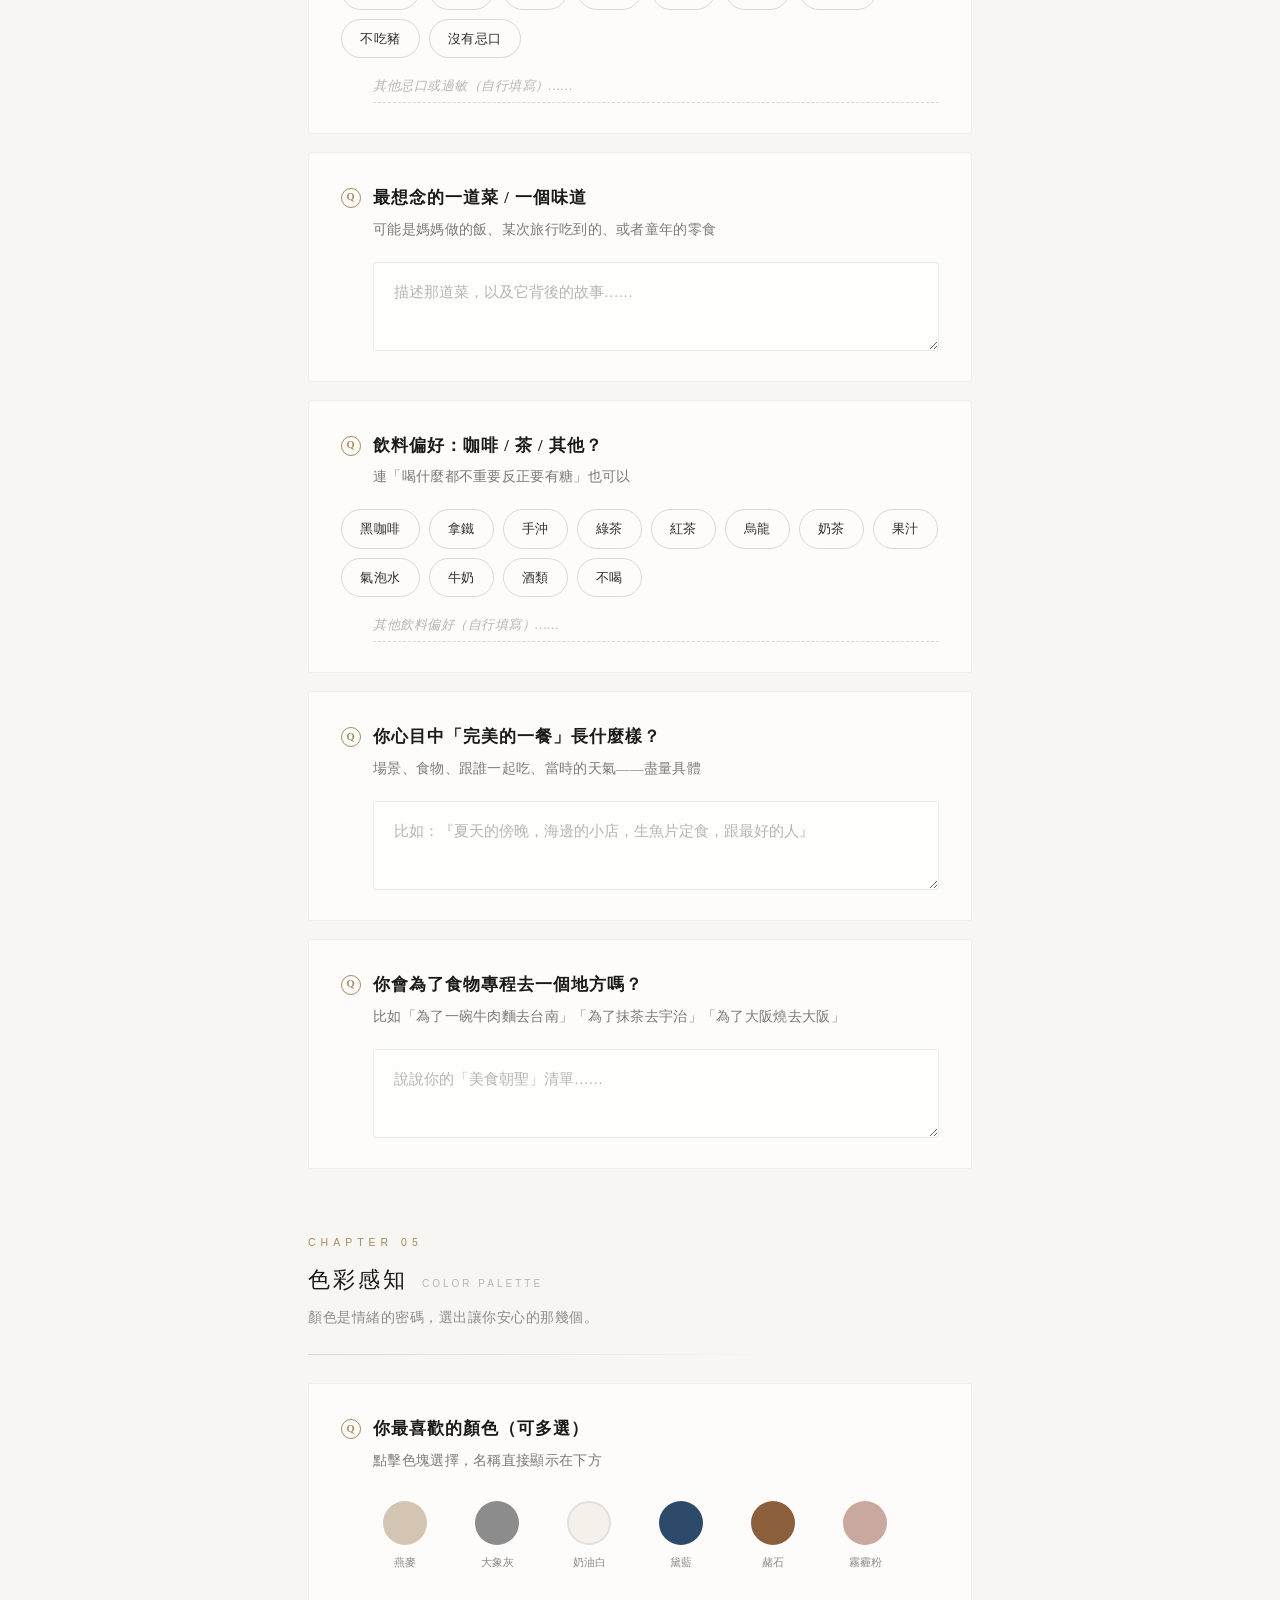
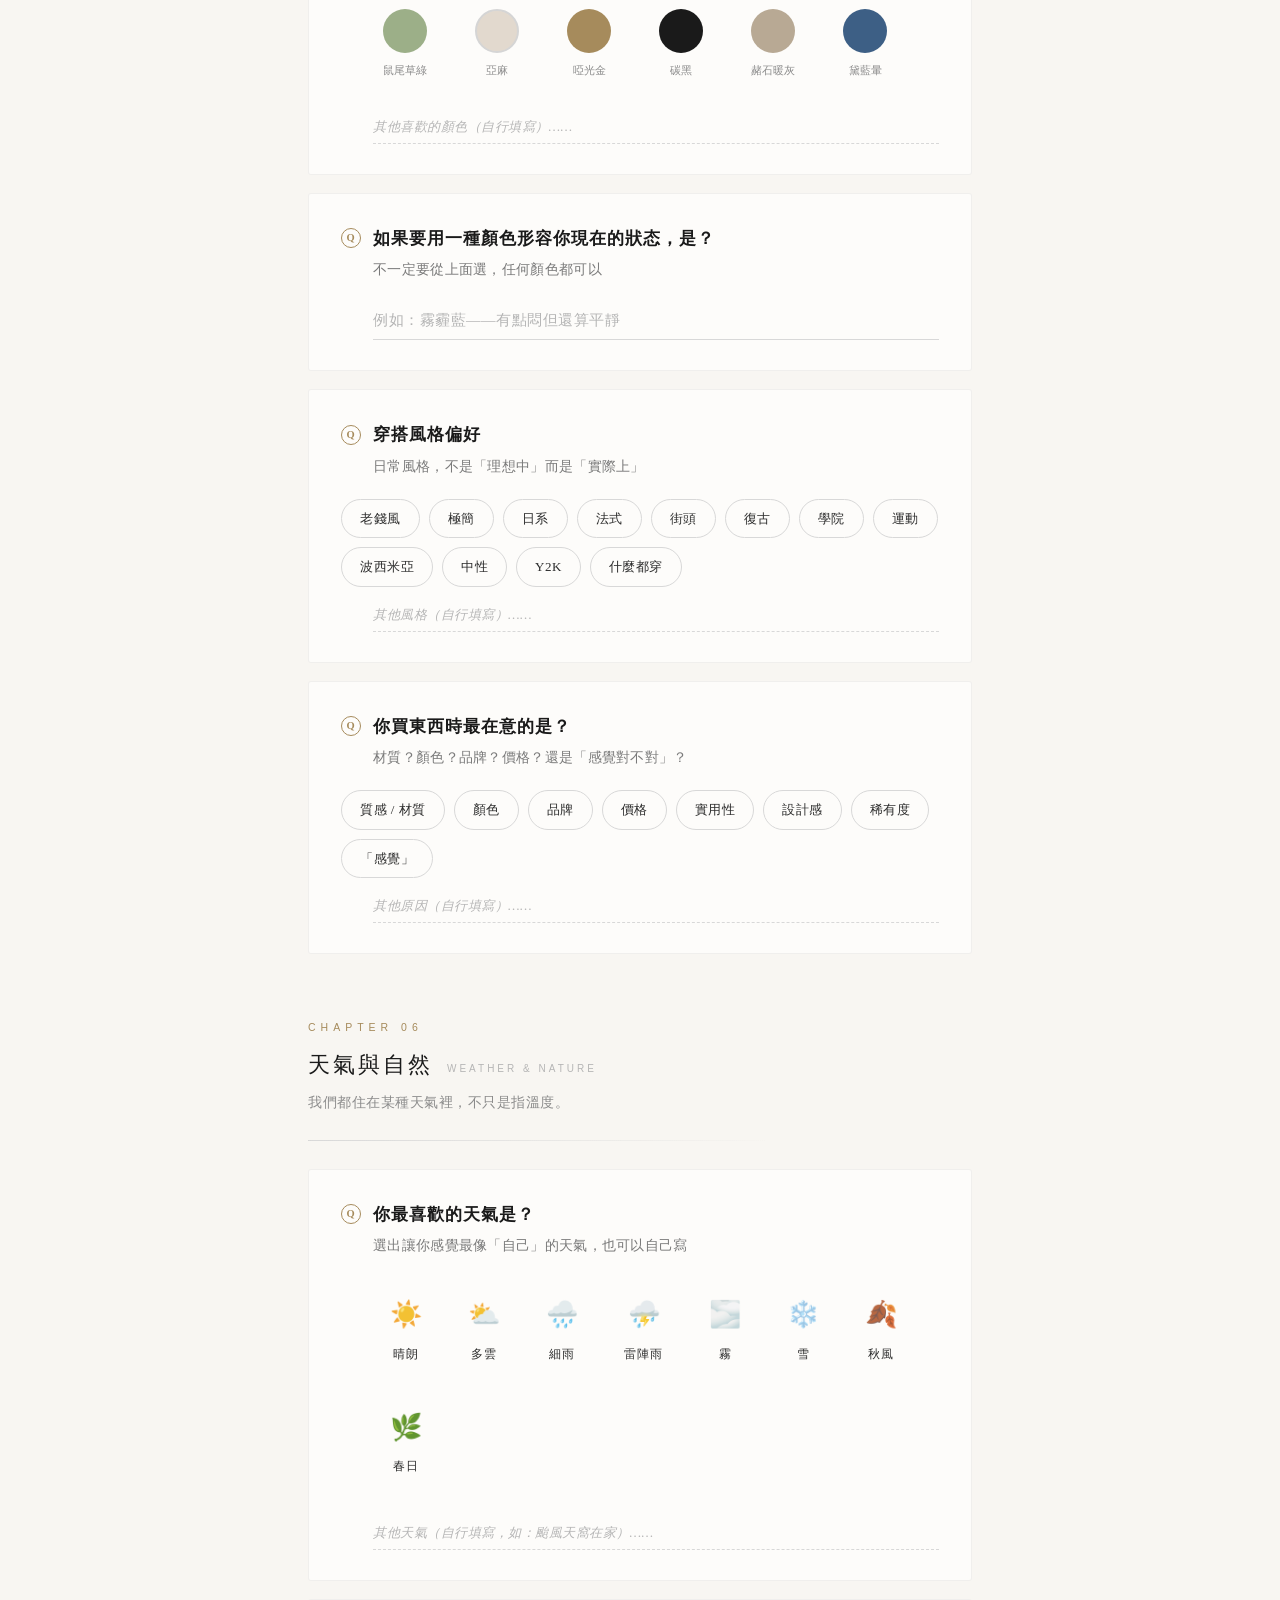
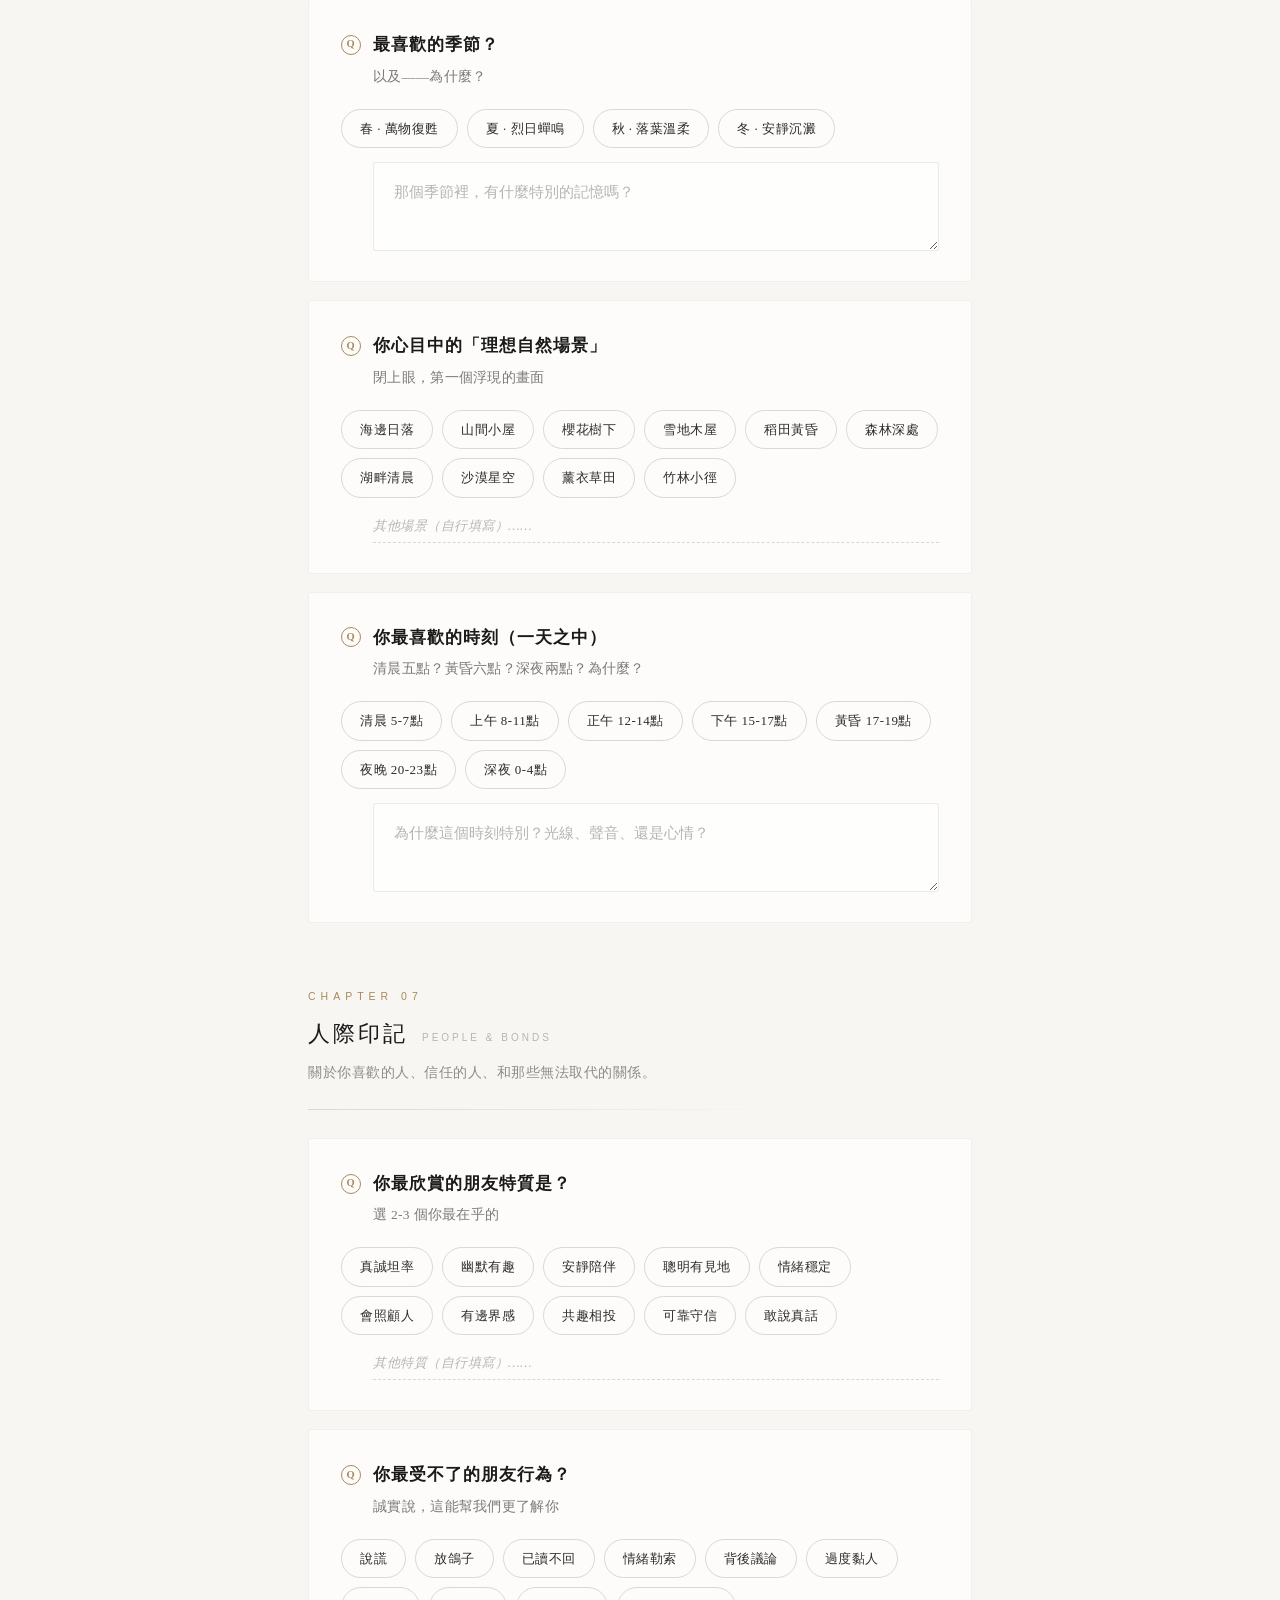
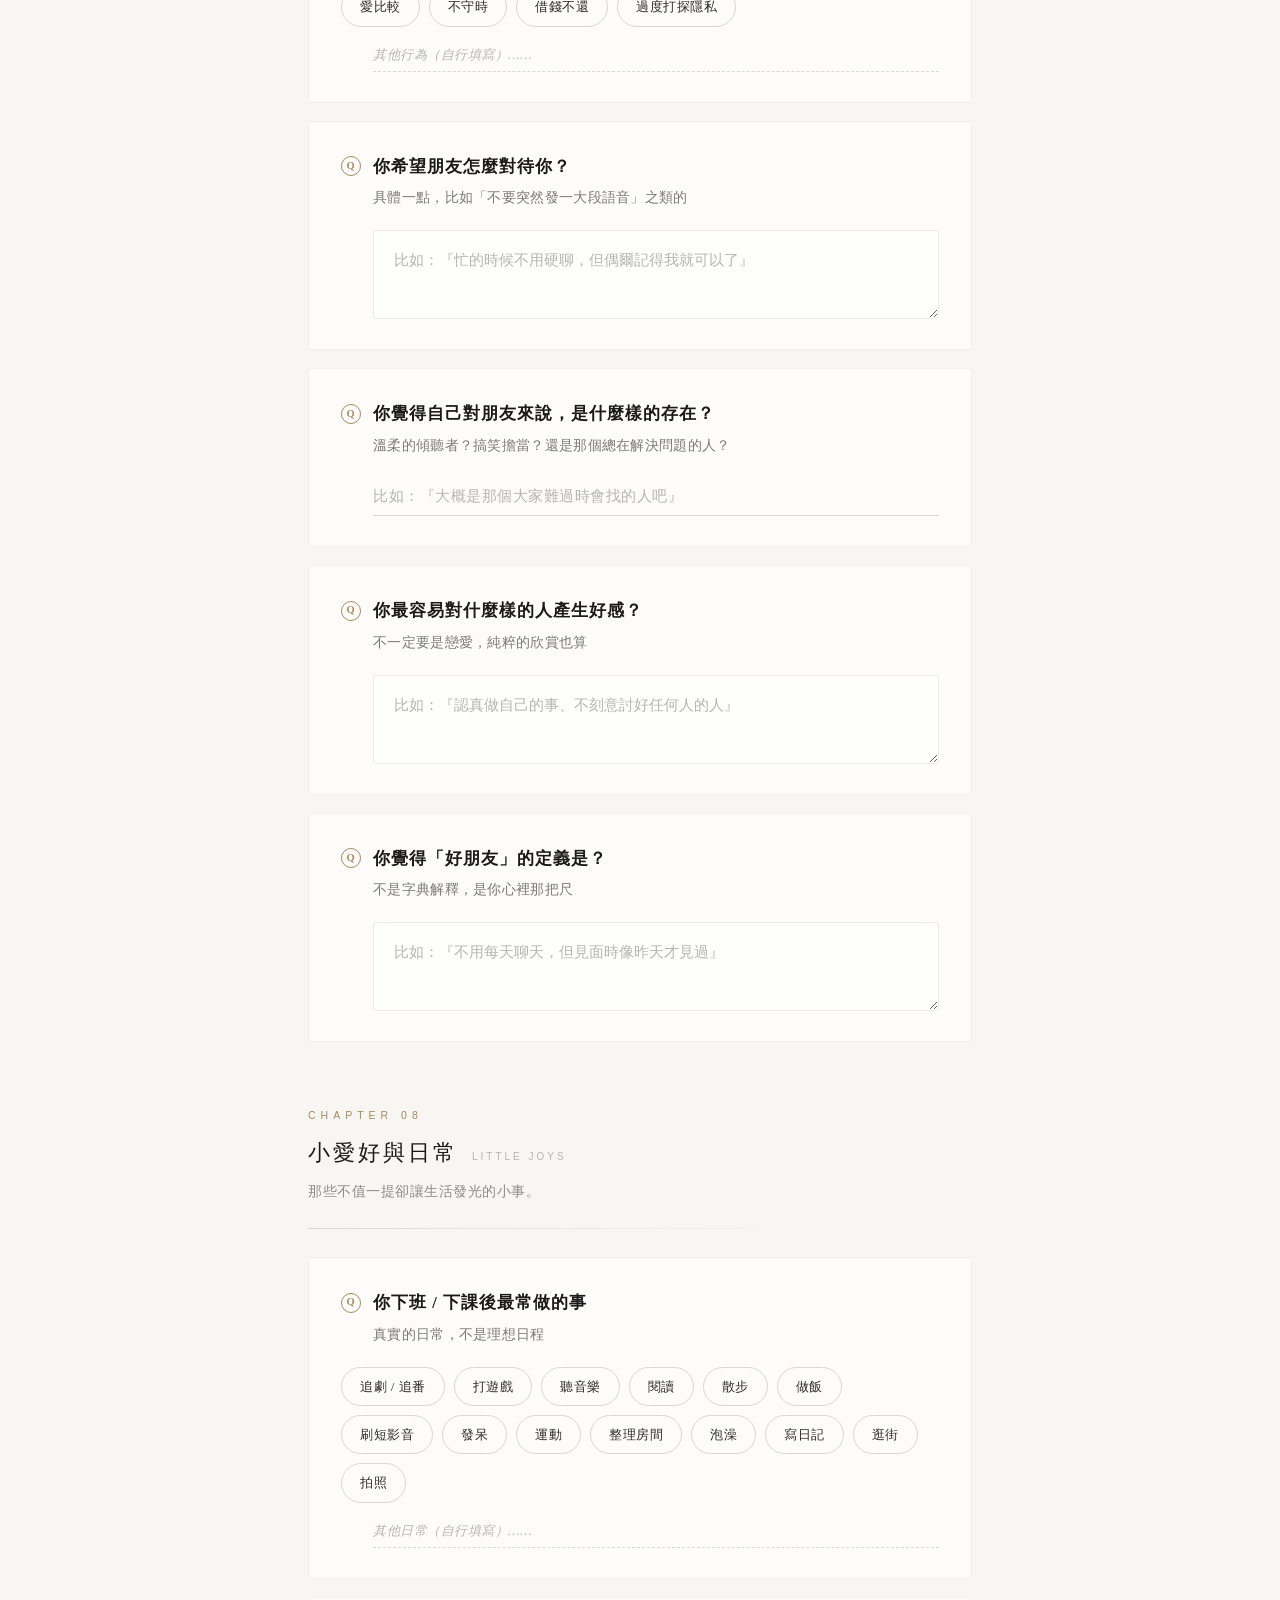
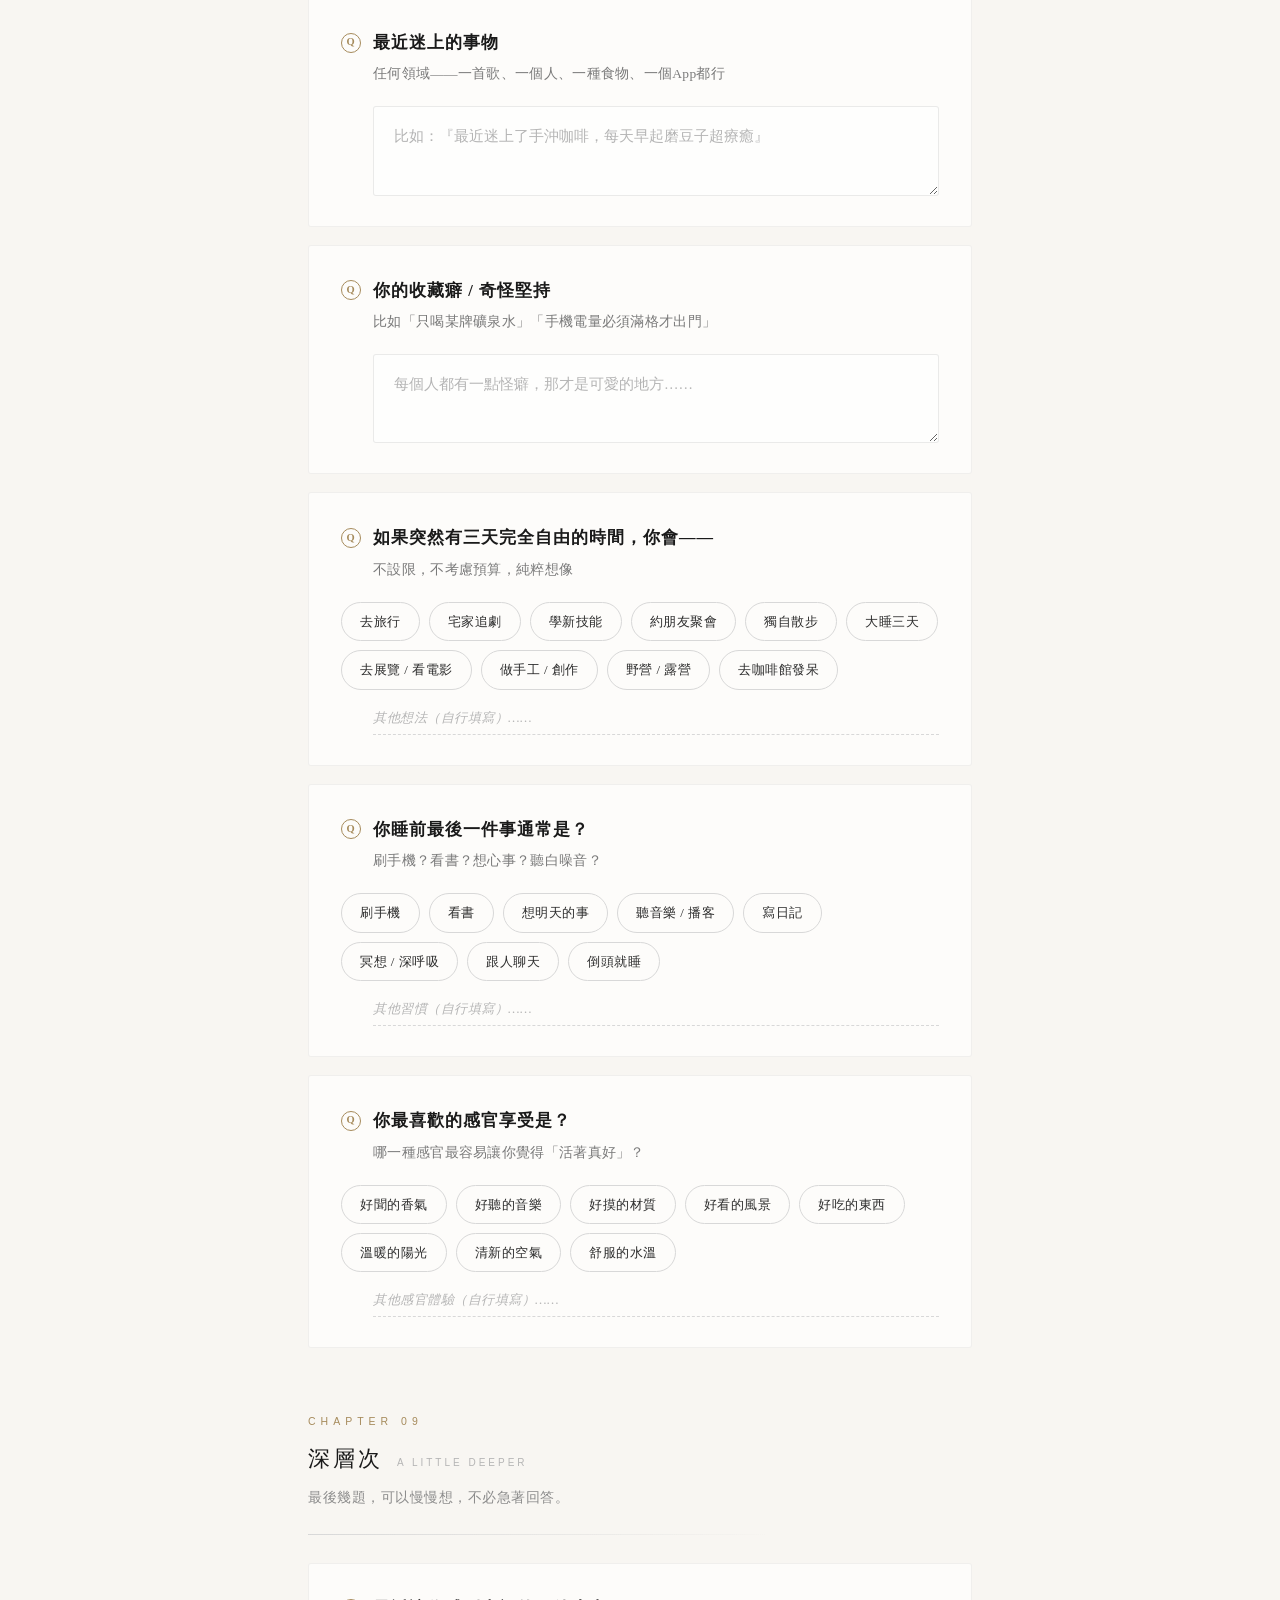
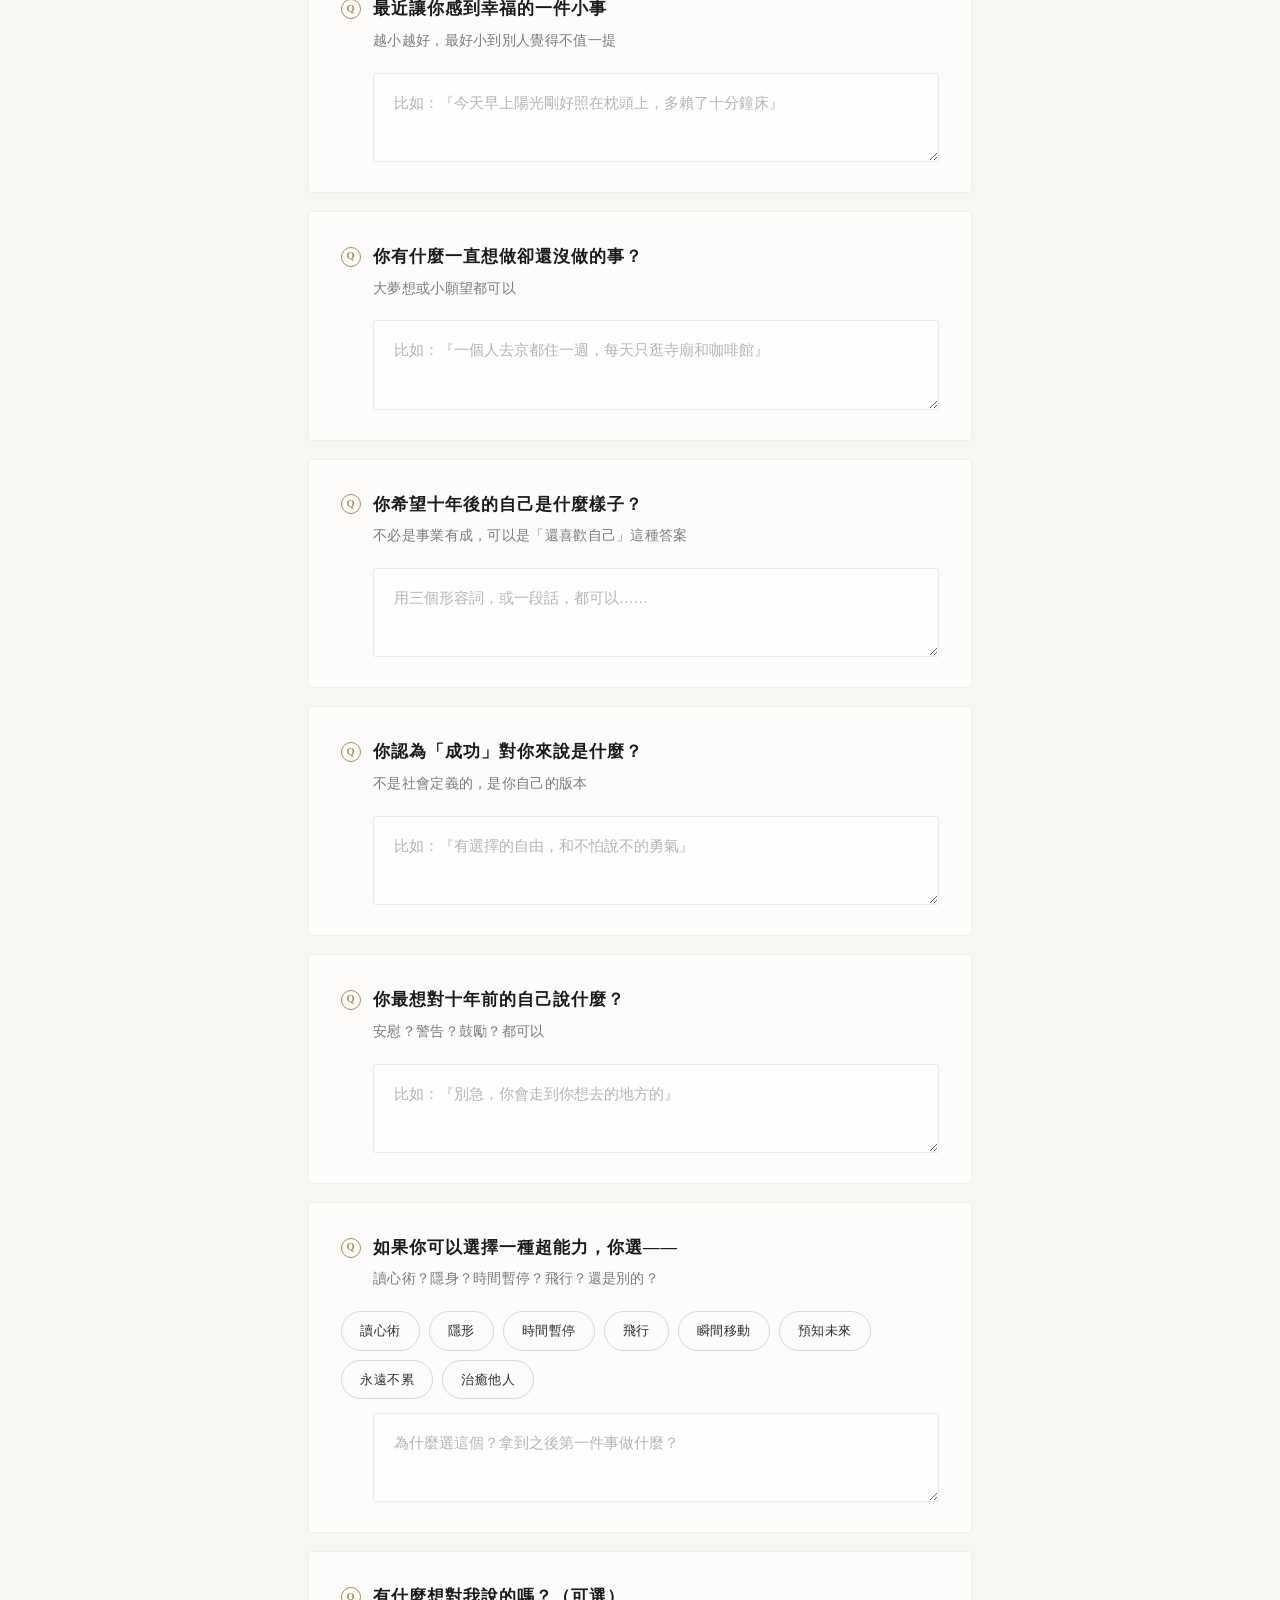
==== commit 0ac9fe95: "更新 index.html" ====
--- a/about-you/index.html
+++ b/about-you/index.html
@@ -1166,7 +1166,7 @@
     <div class="q-card">
       <div class="q-label"><span class="q-mark">Q</span>你的 MBTI 是？</div>
       <p class="q-hint">點選你的四字母代碼，不確定也沒關係</p>
-      <p class="q-hint">不确定的来https://by0628.github.io/node-3/ 测一下吧</p>
+      <p class="q-hint">不确定的来https://by0628.github.io/about-you-public/about-you/node-3/  测一下吧</p>
       <div class="mbti-grid">
         <div class="mbti-cell">INTJ</div>
         <div class="mbti-cell">INTP</div>
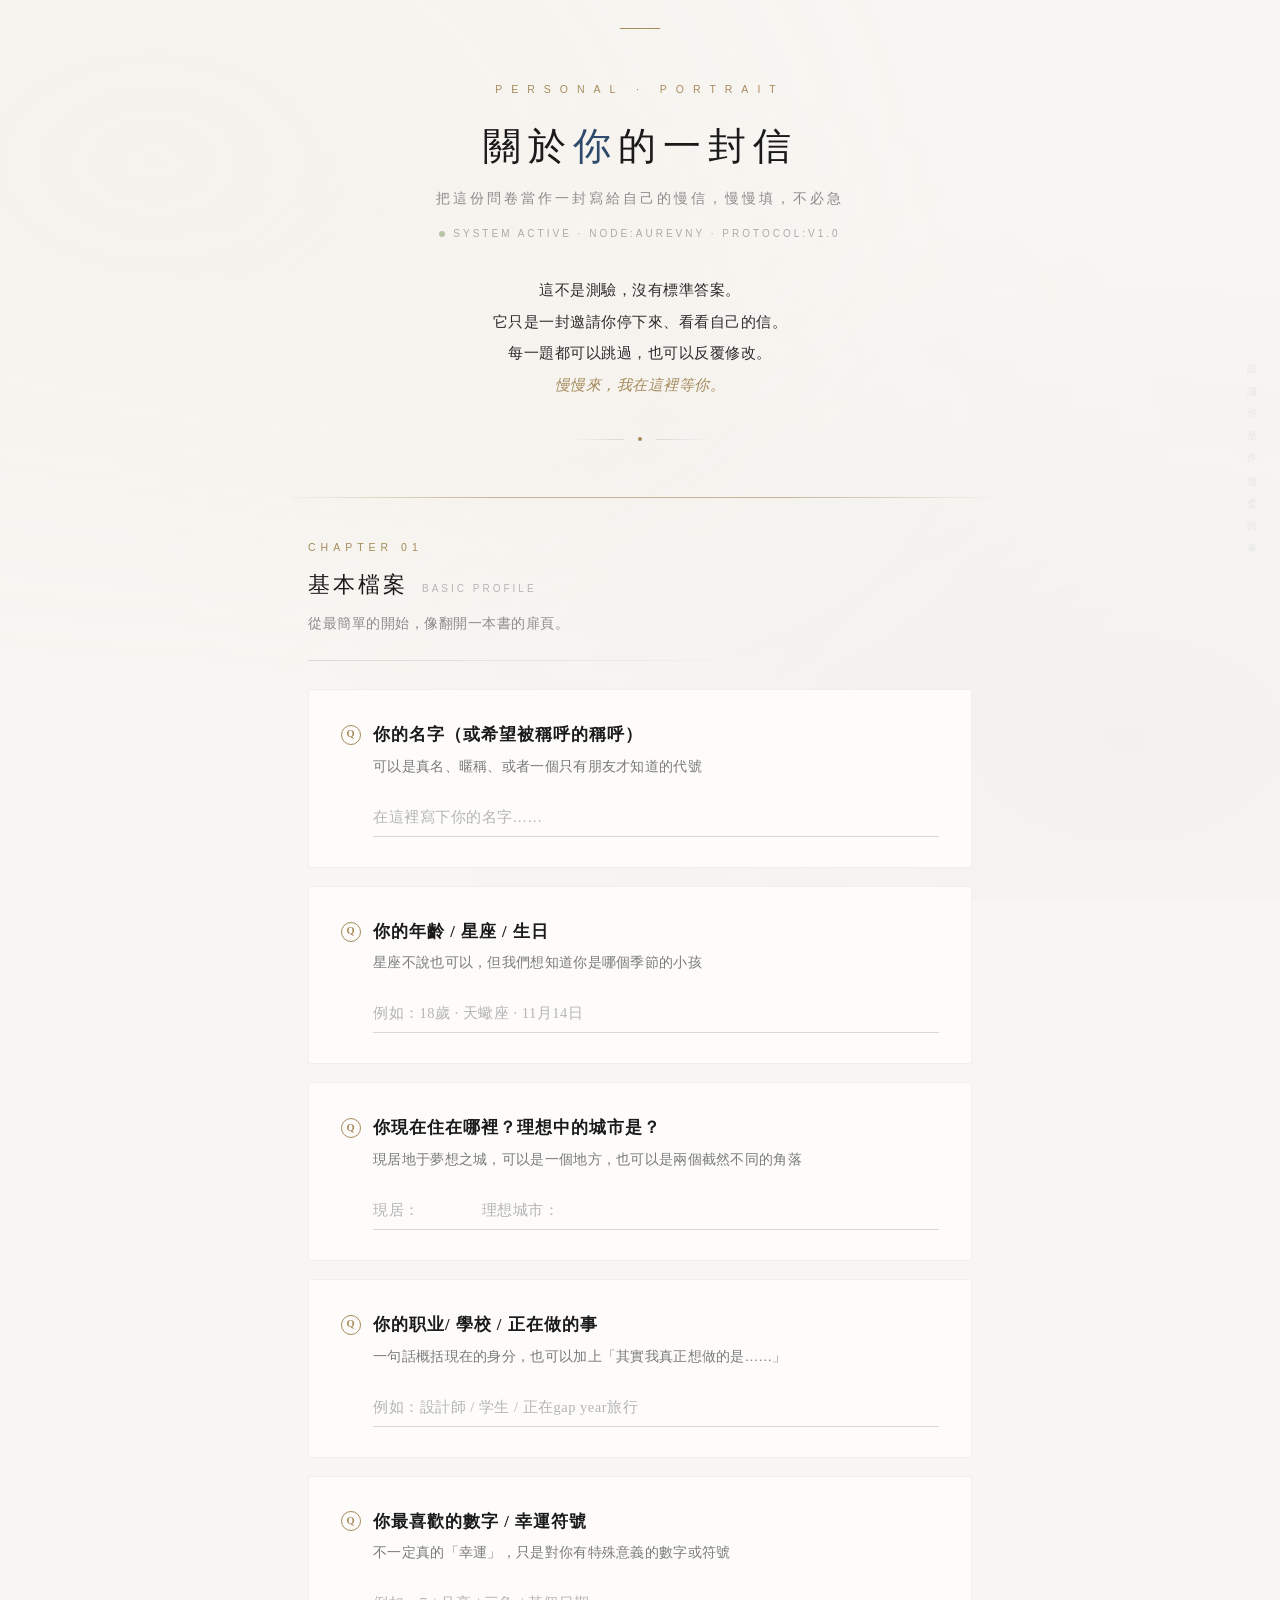
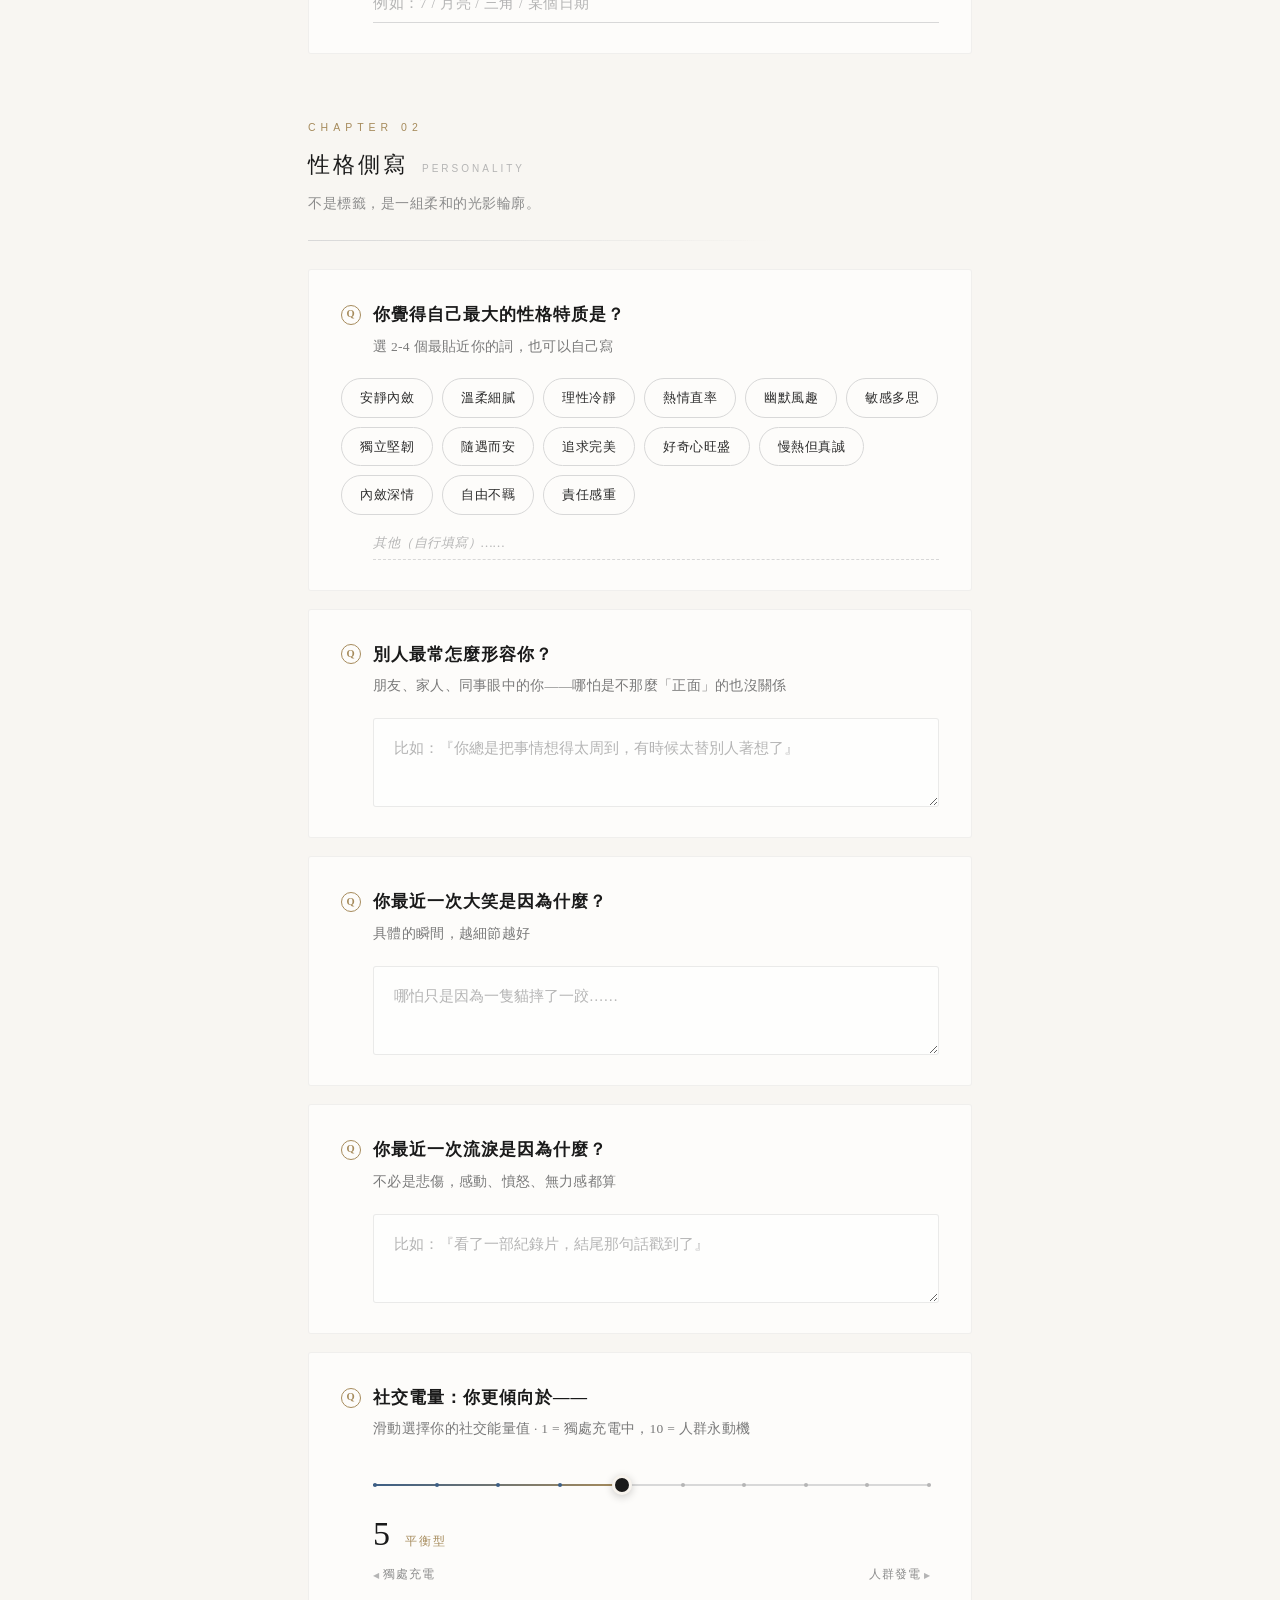
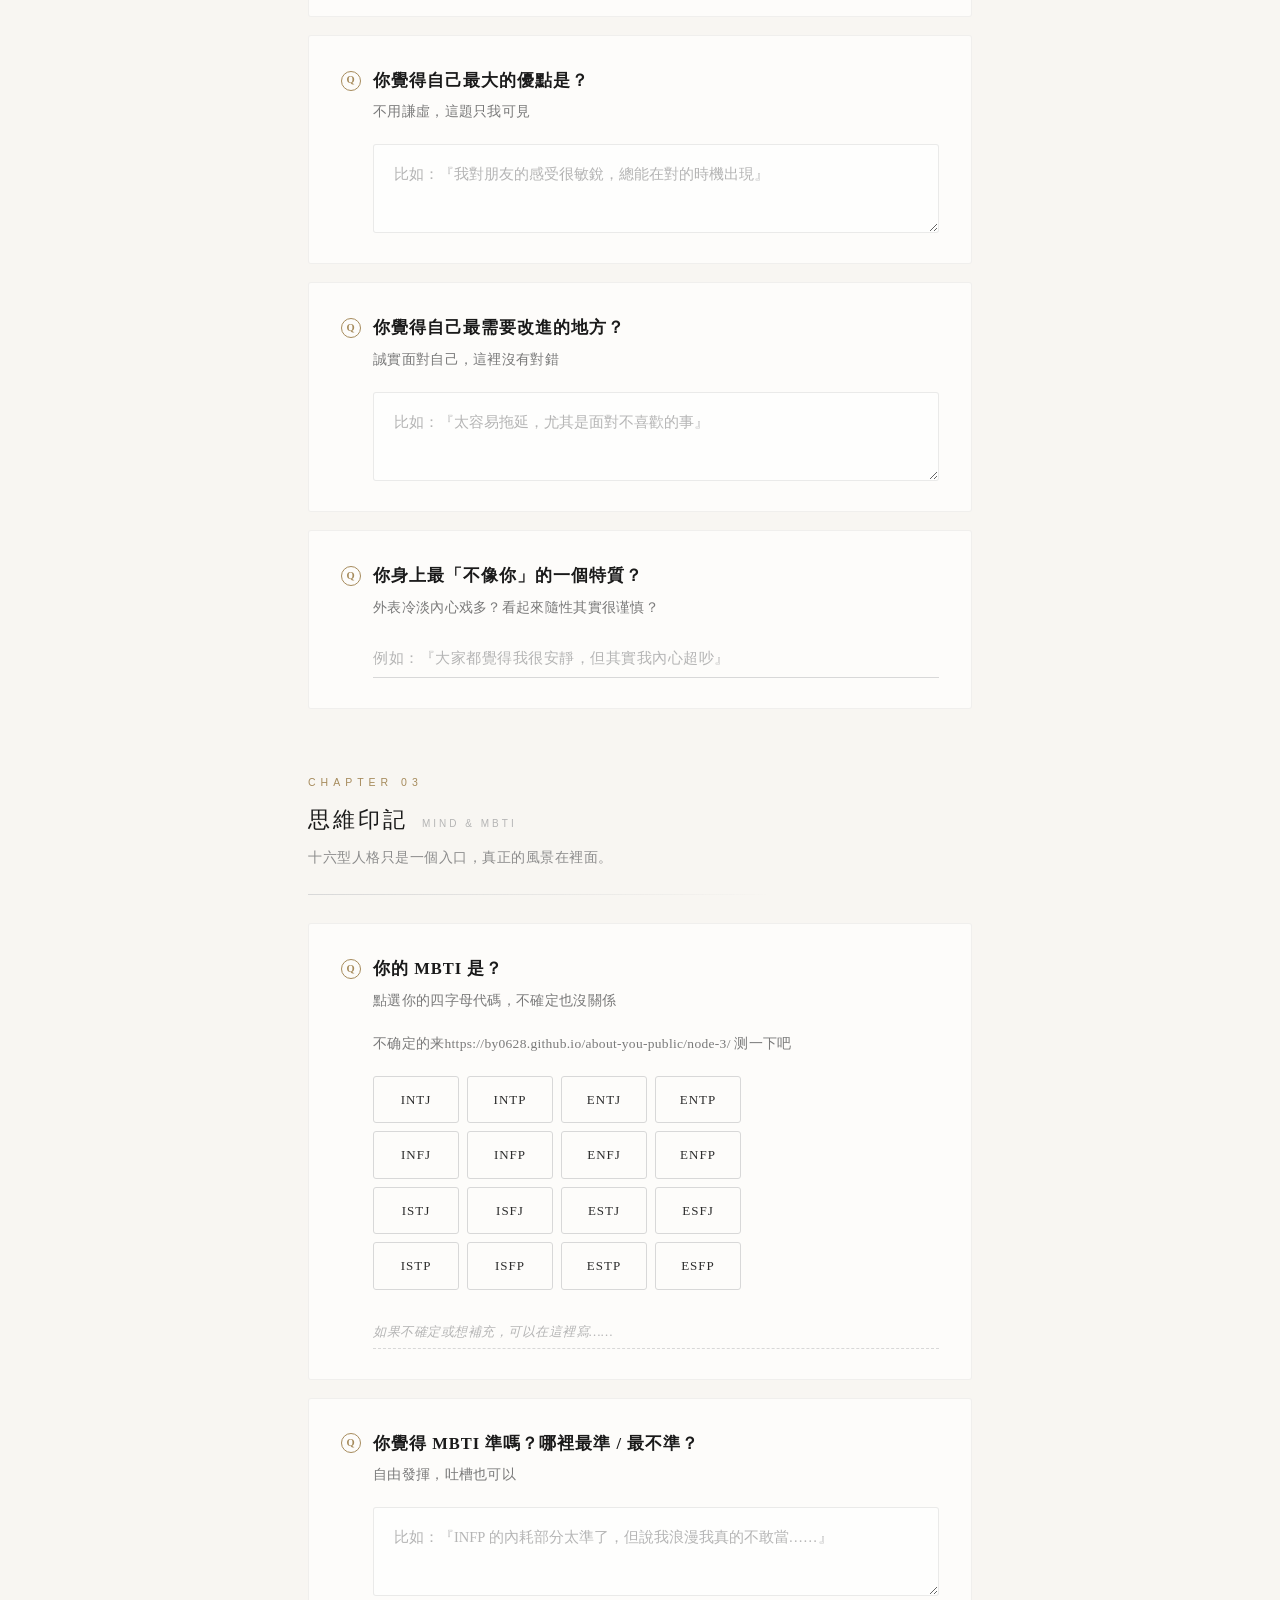
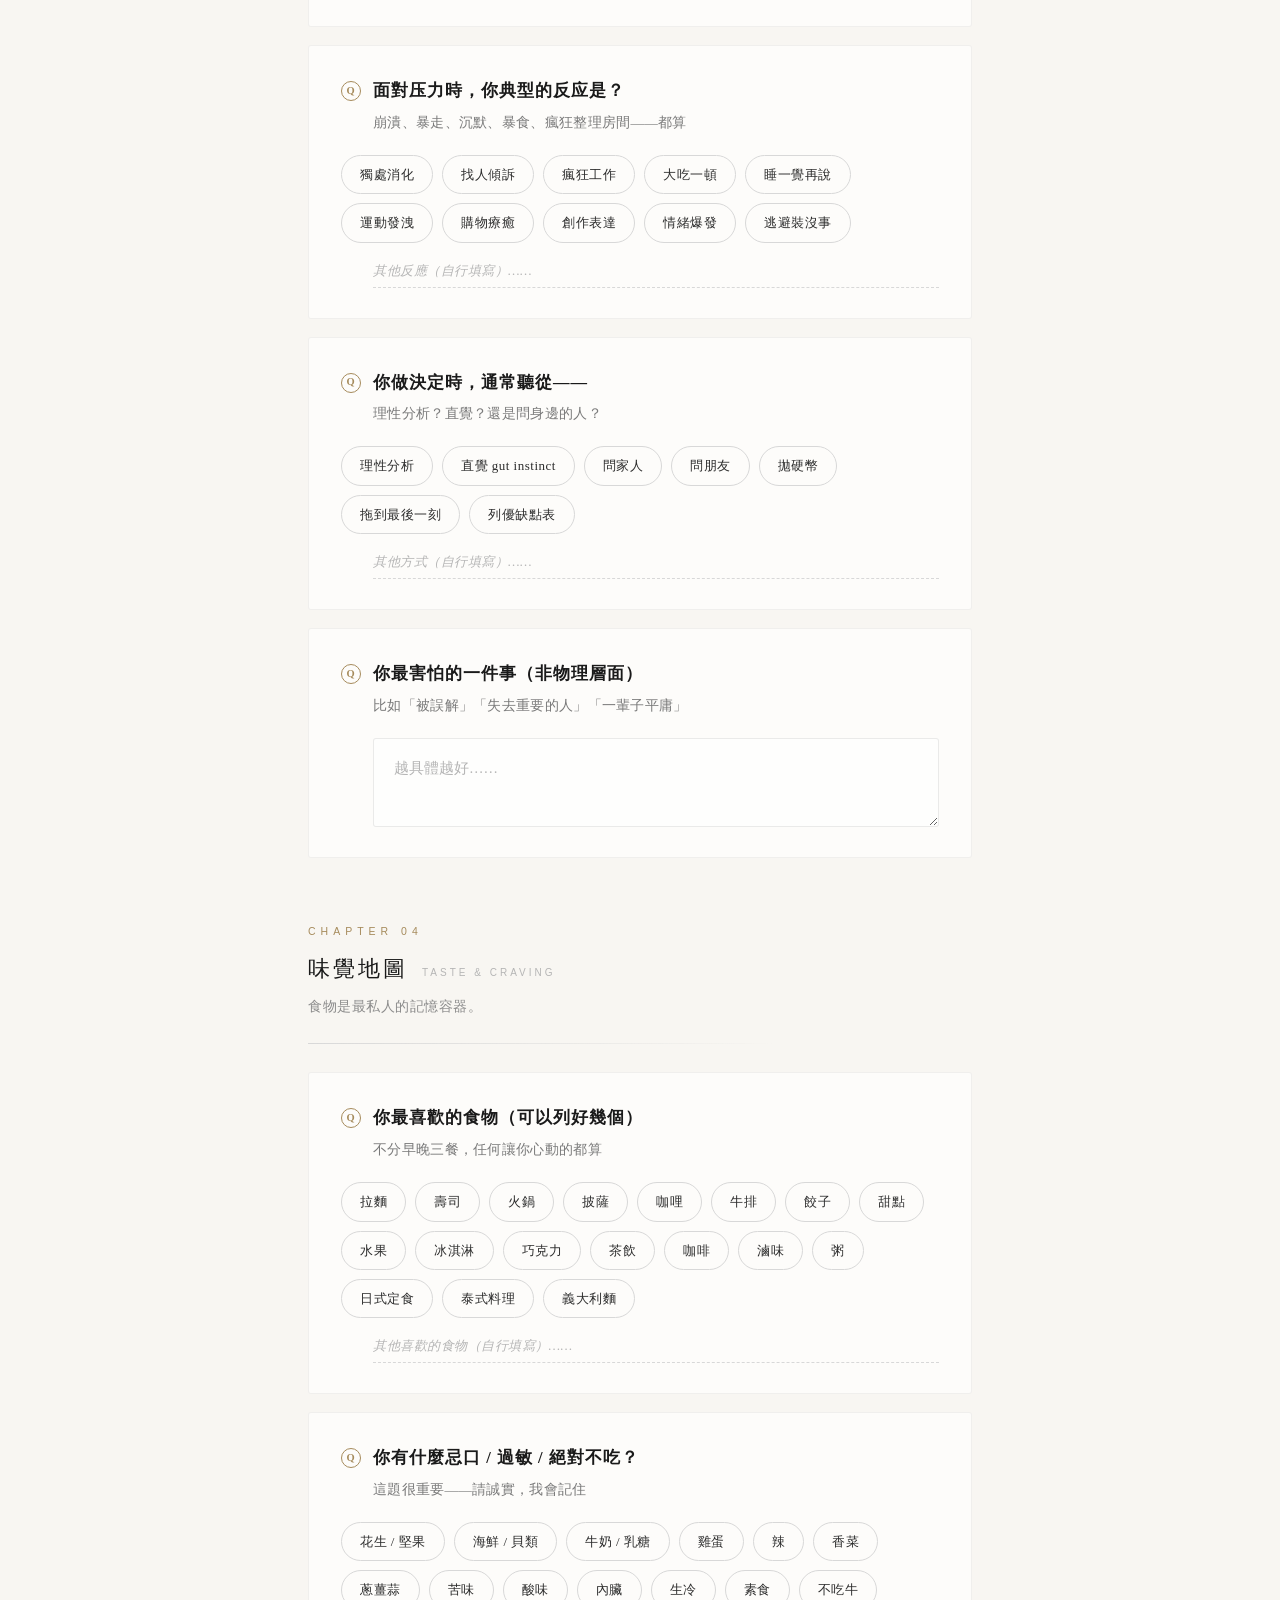
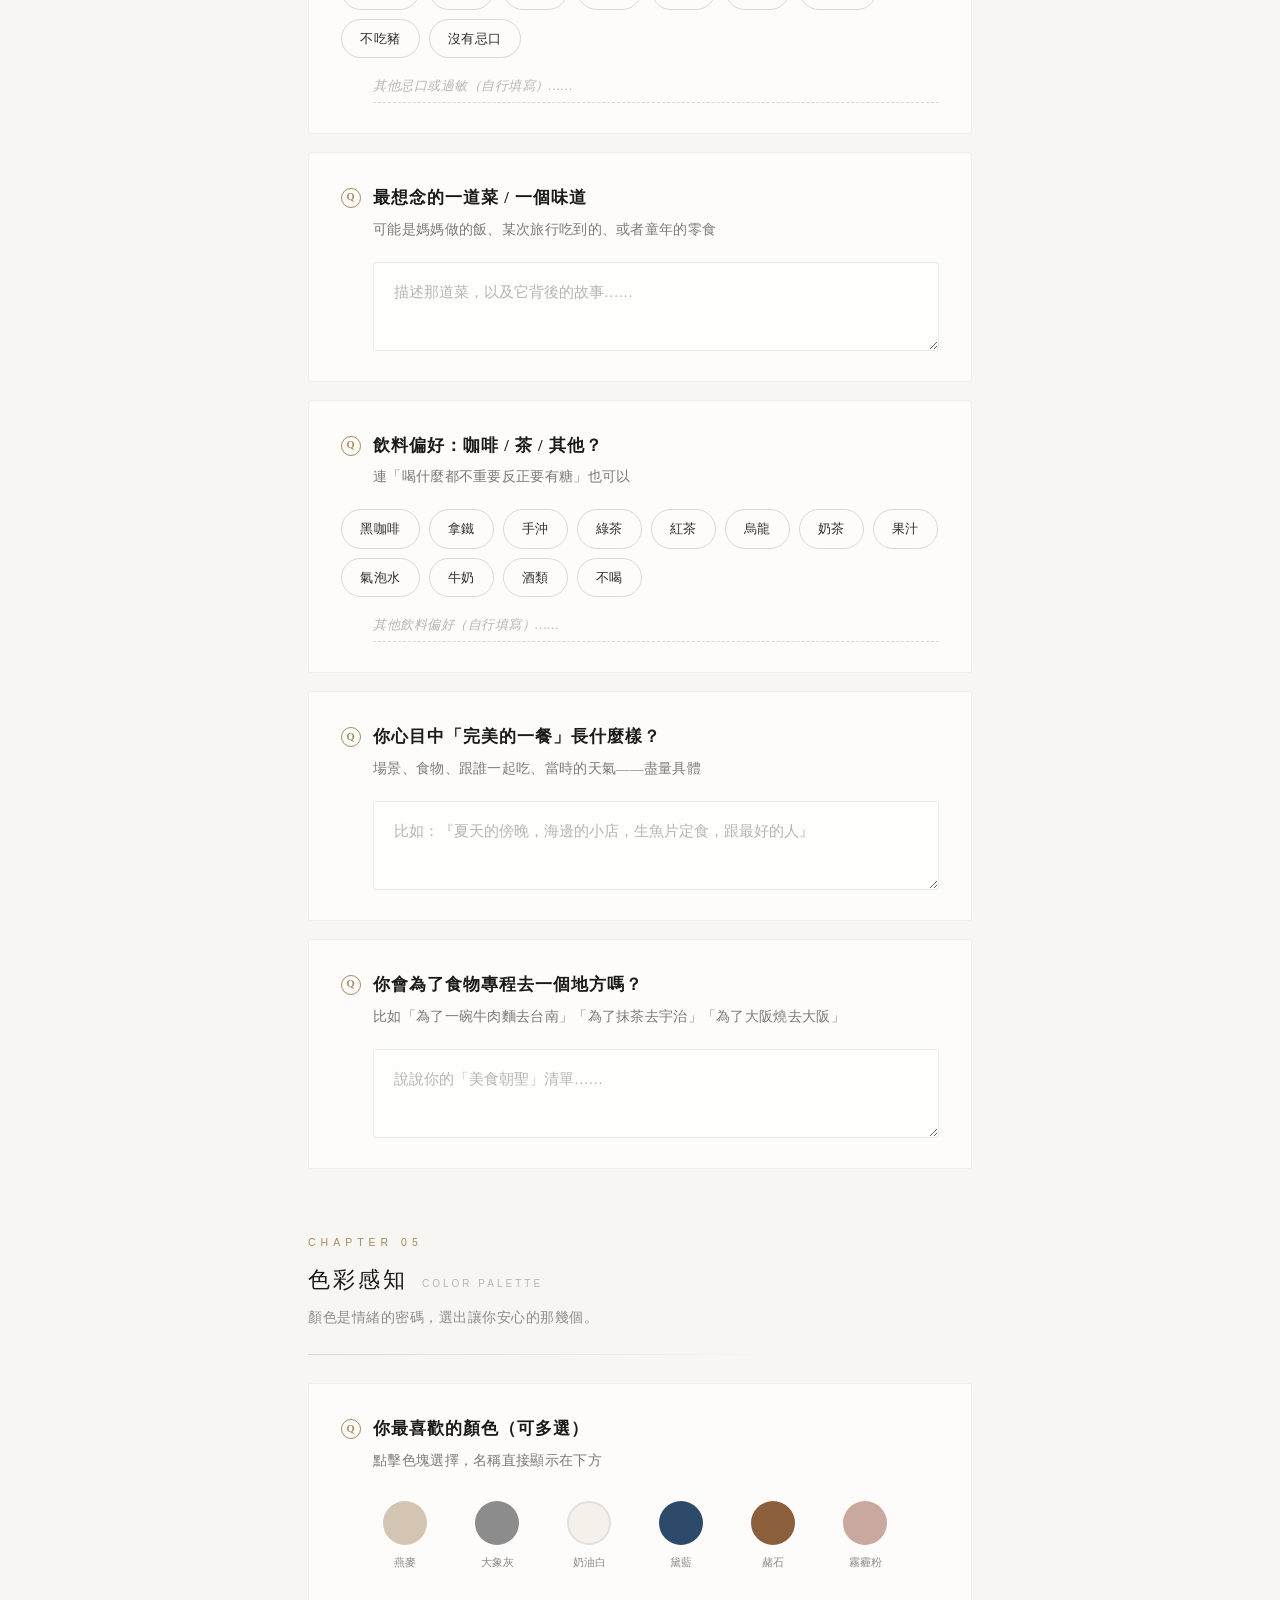
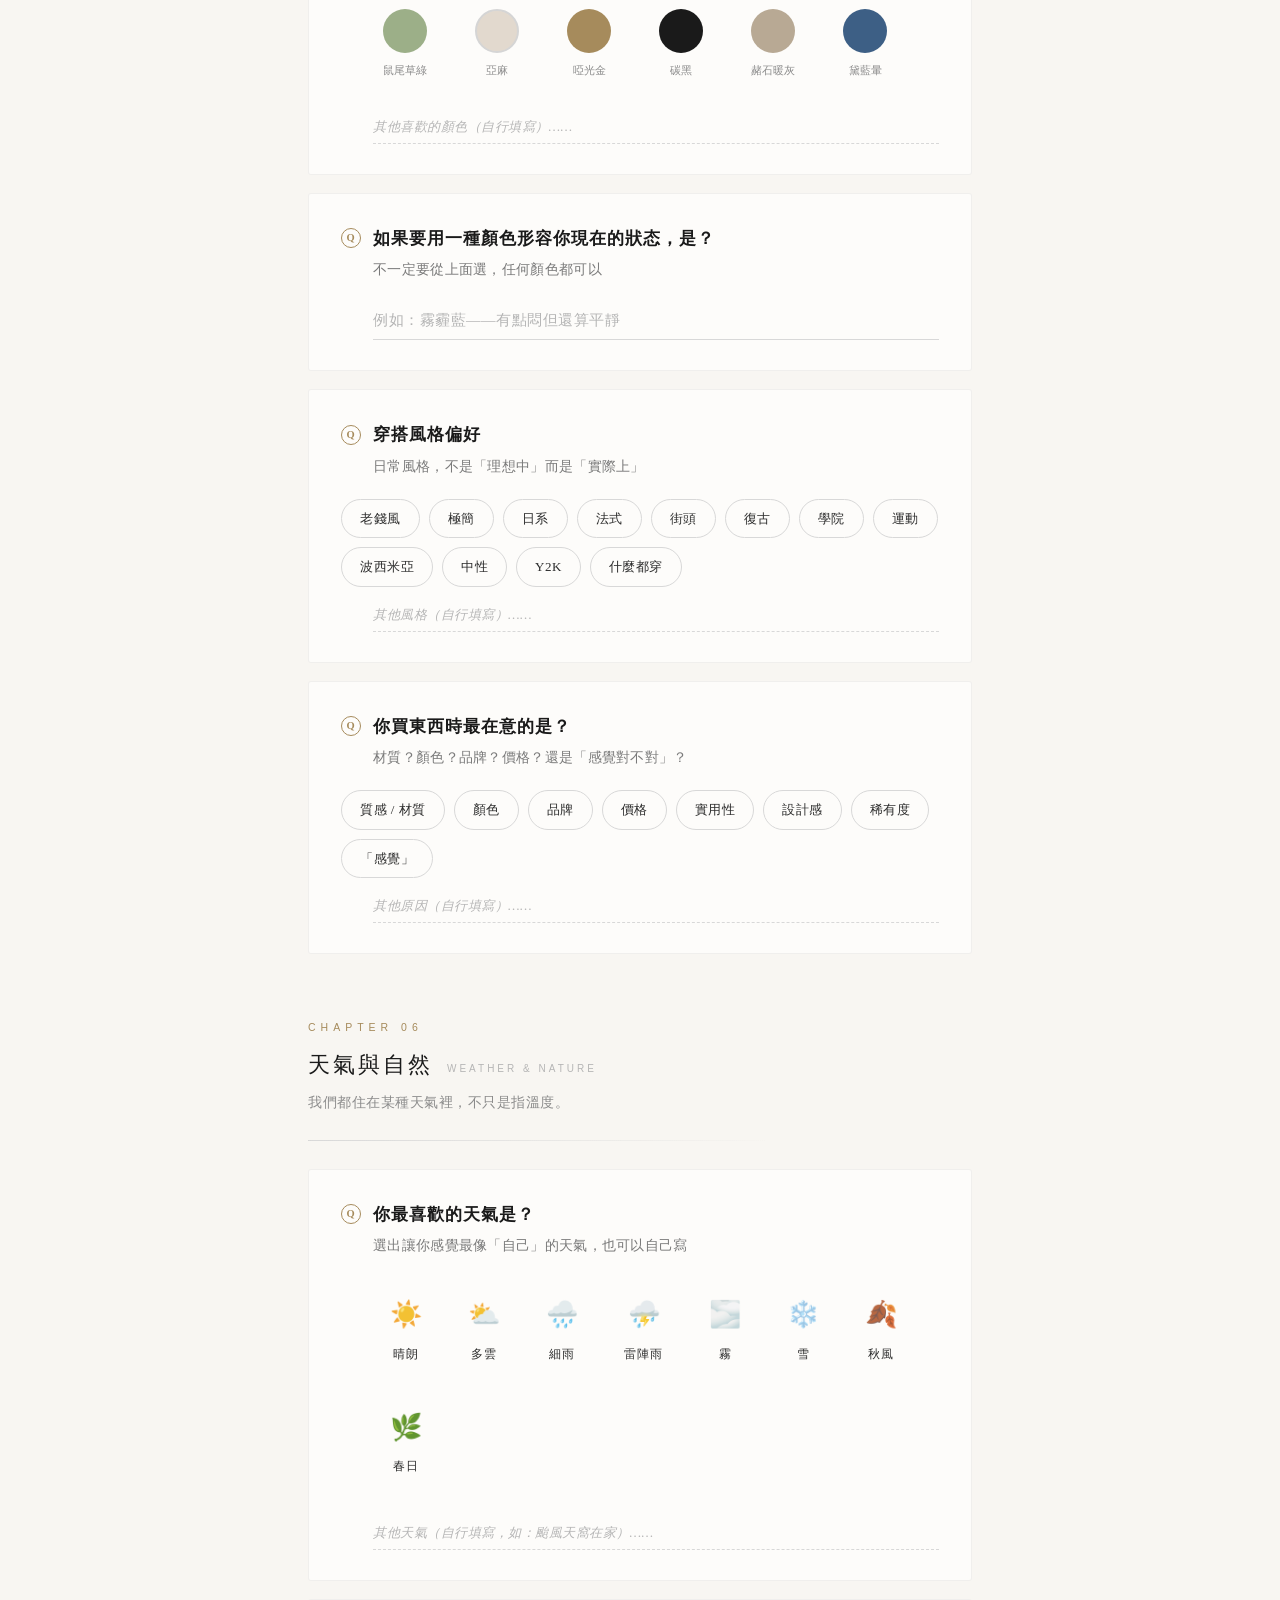
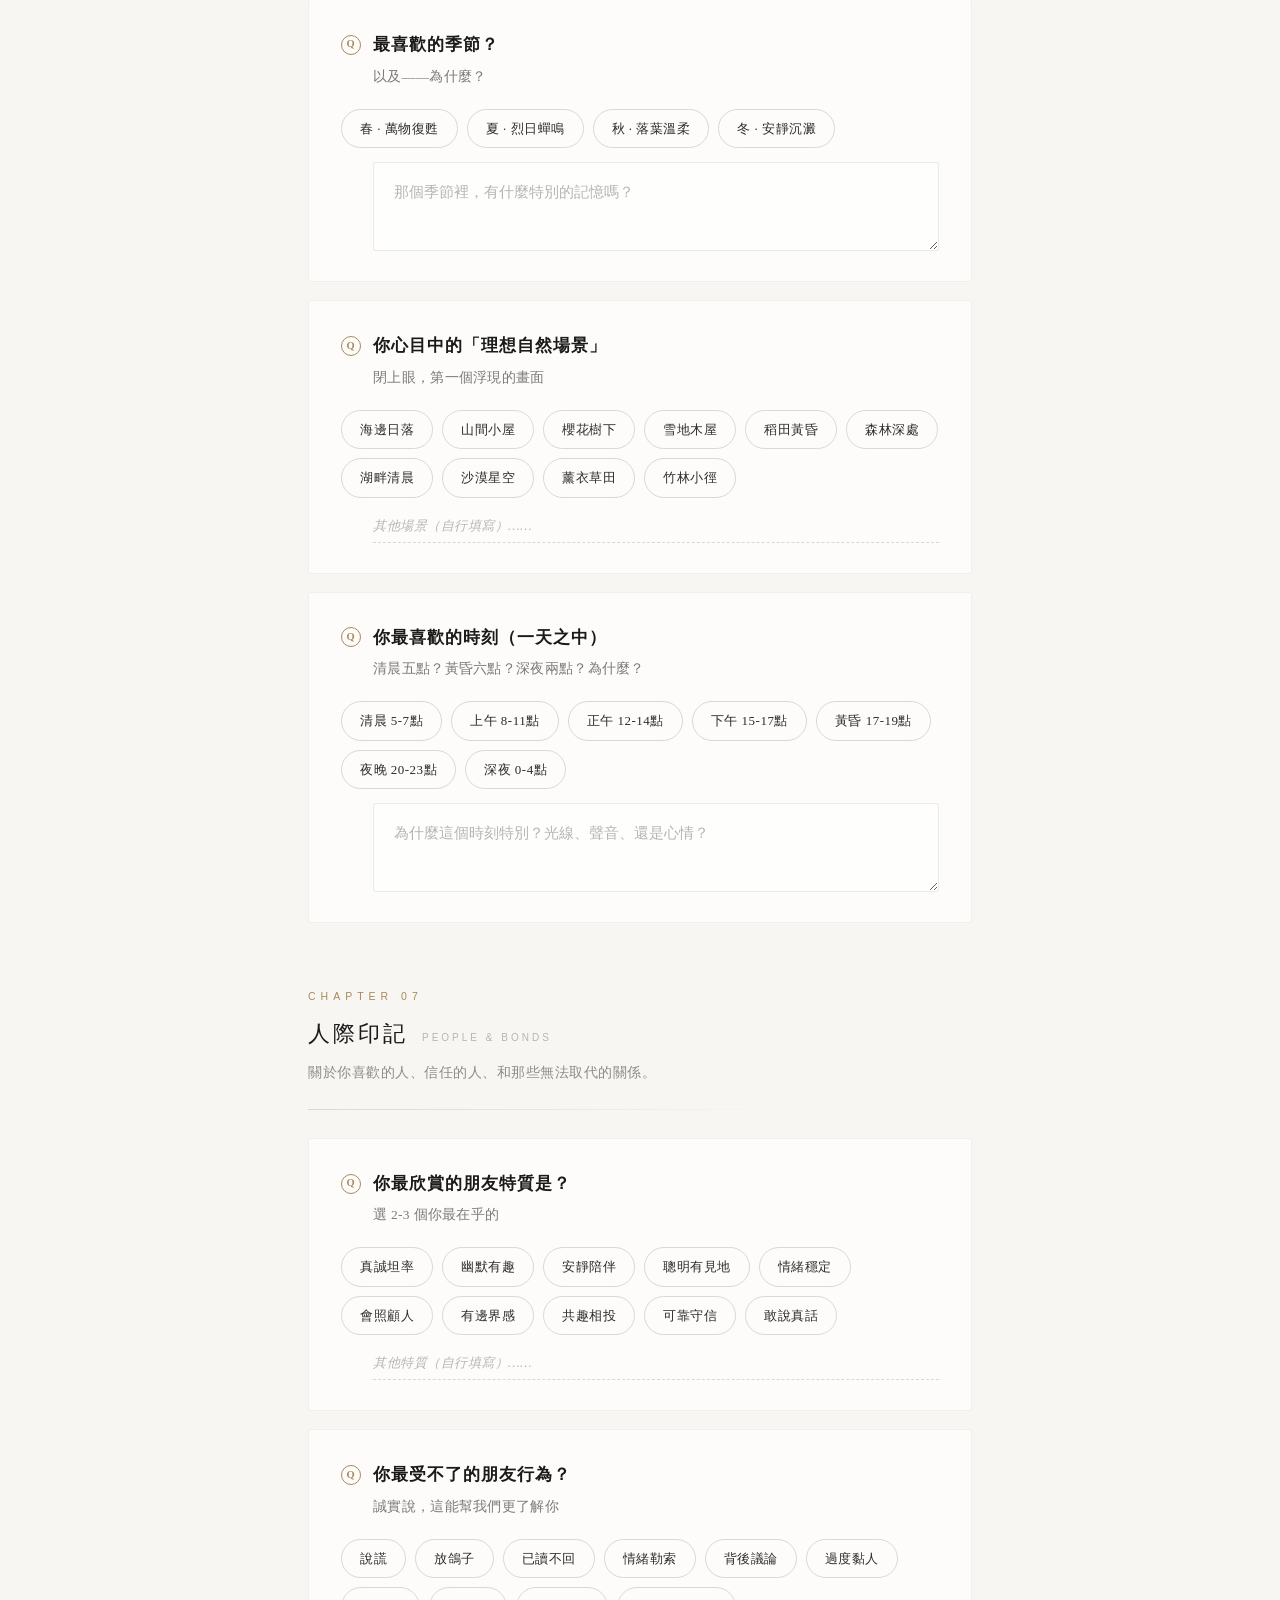
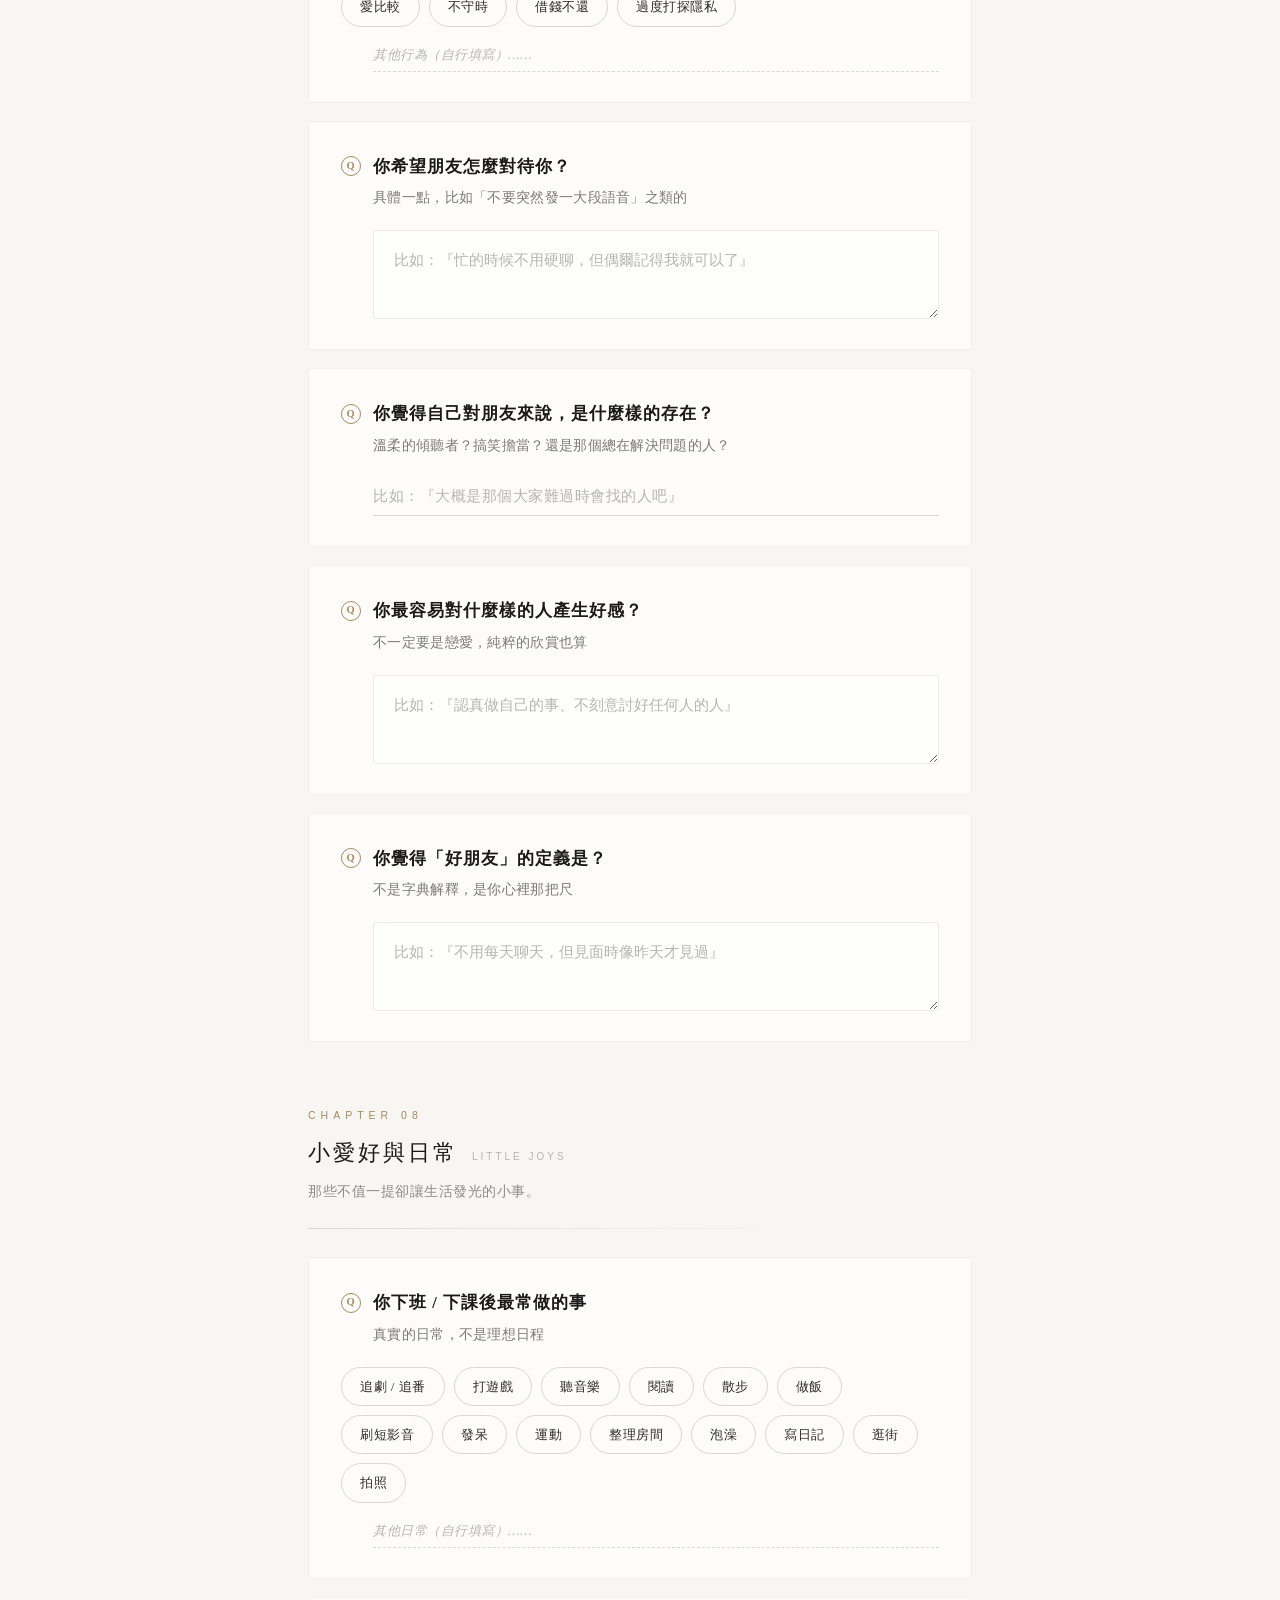
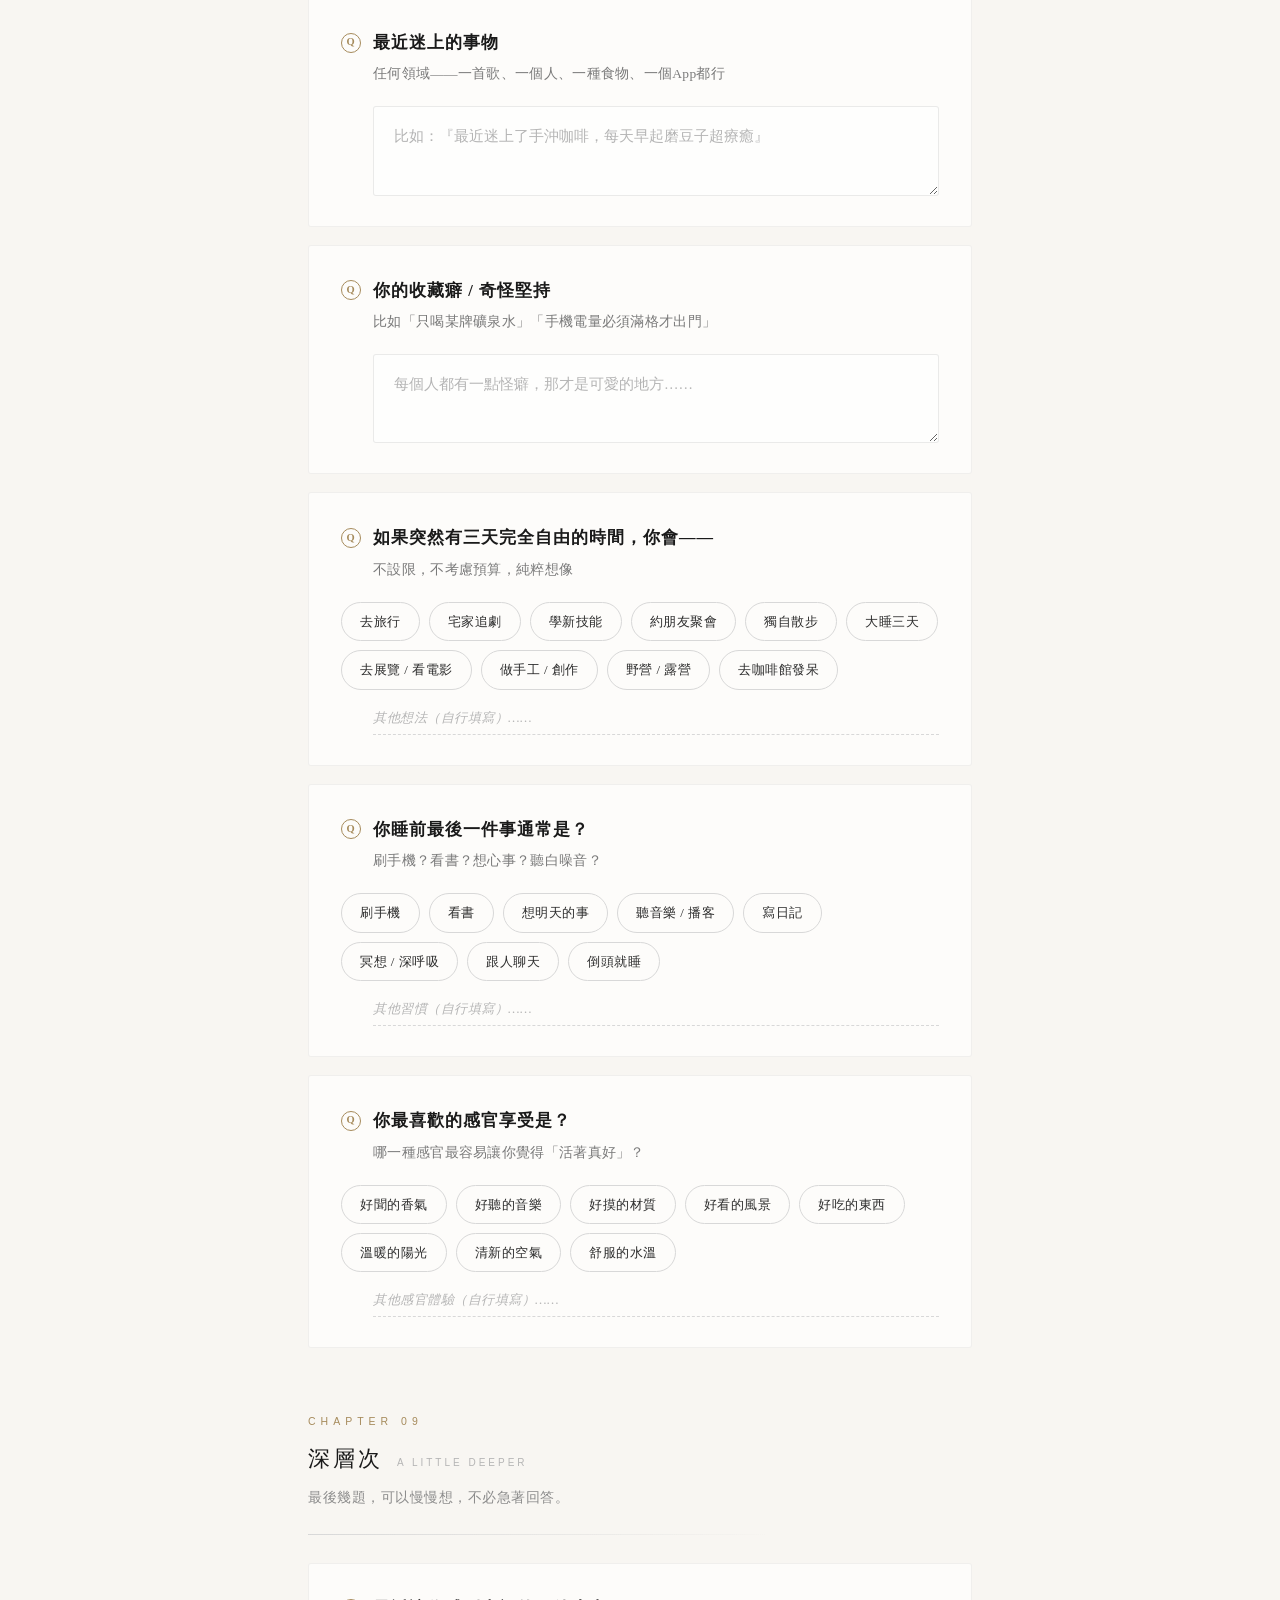
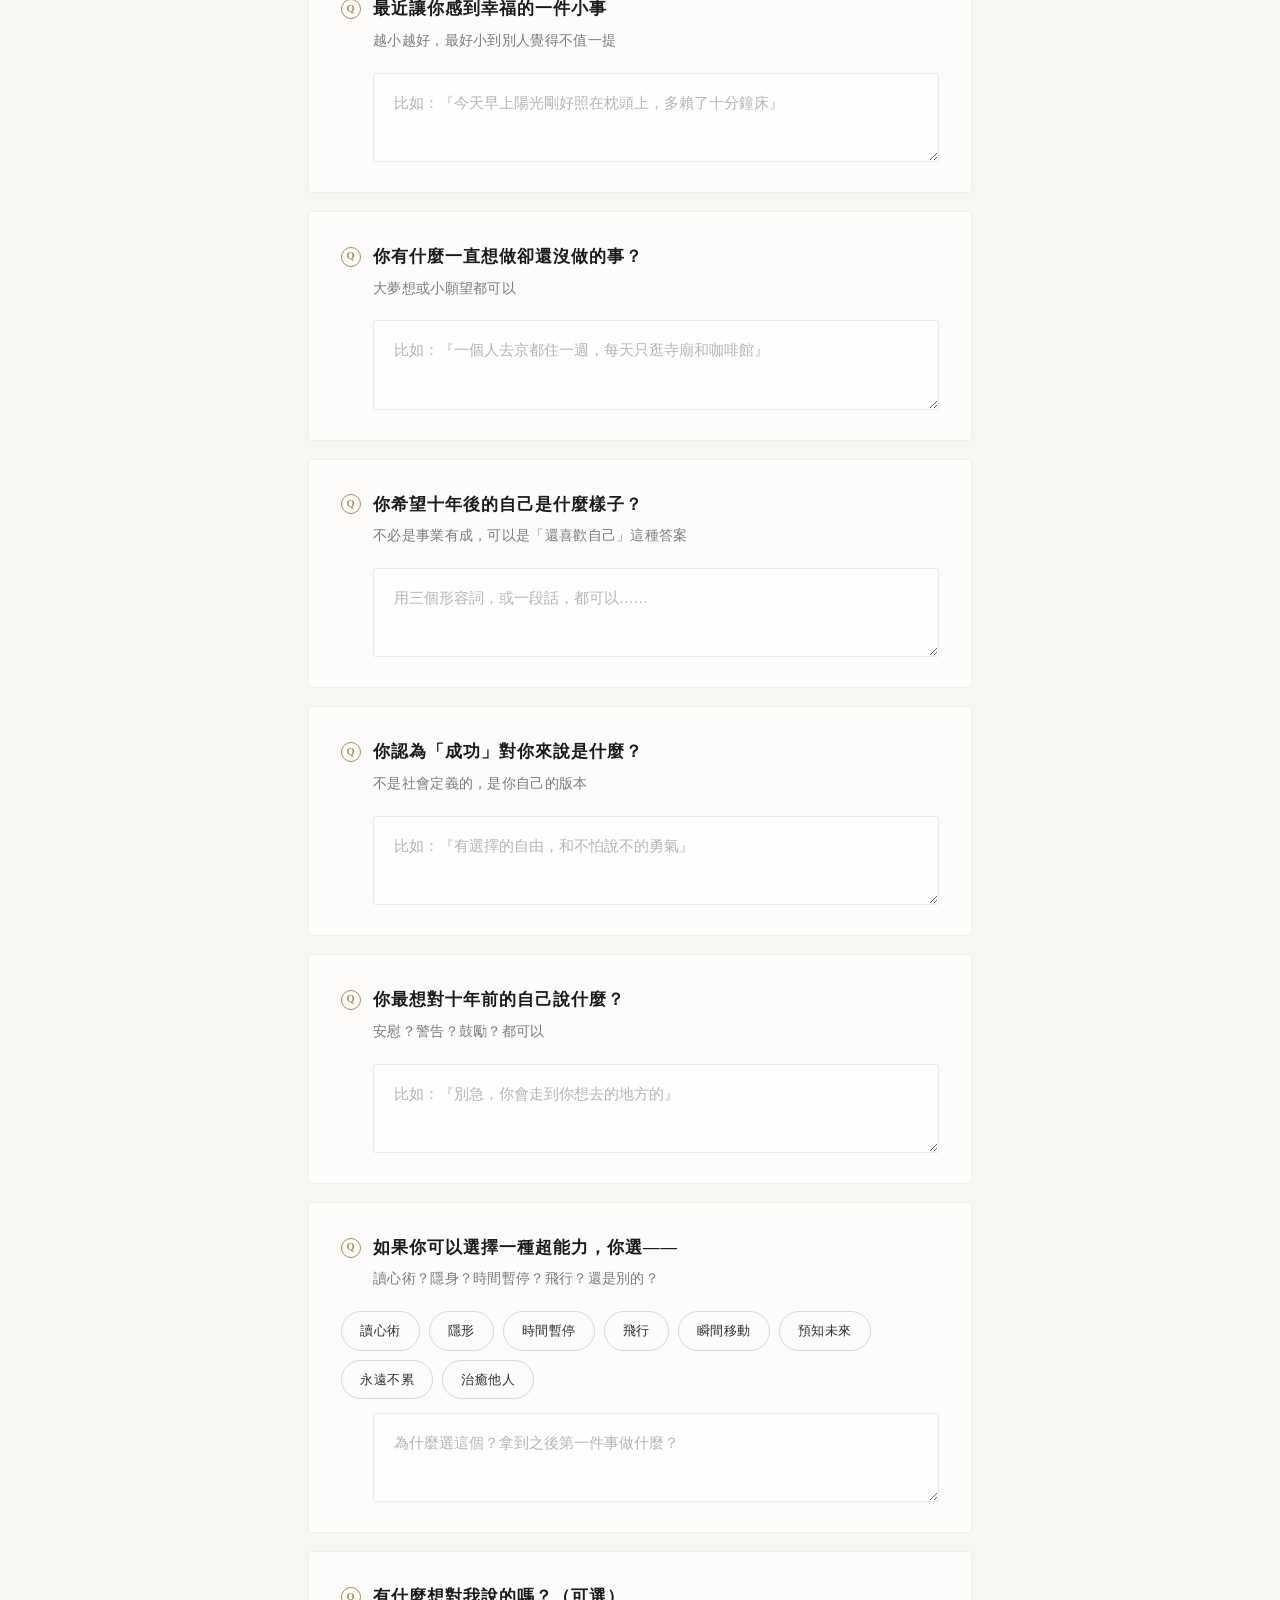
==== commit dc42cc2a: "Update index.html" ====
--- a/about-you/index.html
+++ b/about-you/index.html
@@ -1166,7 +1166,7 @@
     <div class="q-card">
       <div class="q-label"><span class="q-mark">Q</span>你的 MBTI 是？</div>
       <p class="q-hint">點選你的四字母代碼，不確定也沒關係</p>
-      <p class="q-hint">不确定的来https://by0628.github.io/about-you-public/about-you/node-3/  测一下吧</p>
+      <p class="q-hint">不确定的来https://by0628.github.io/about-you-public/node-3/ 测一下吧</p>
       <div class="mbti-grid">
         <div class="mbti-cell">INTJ</div>
         <div class="mbti-cell">INTP</div>
